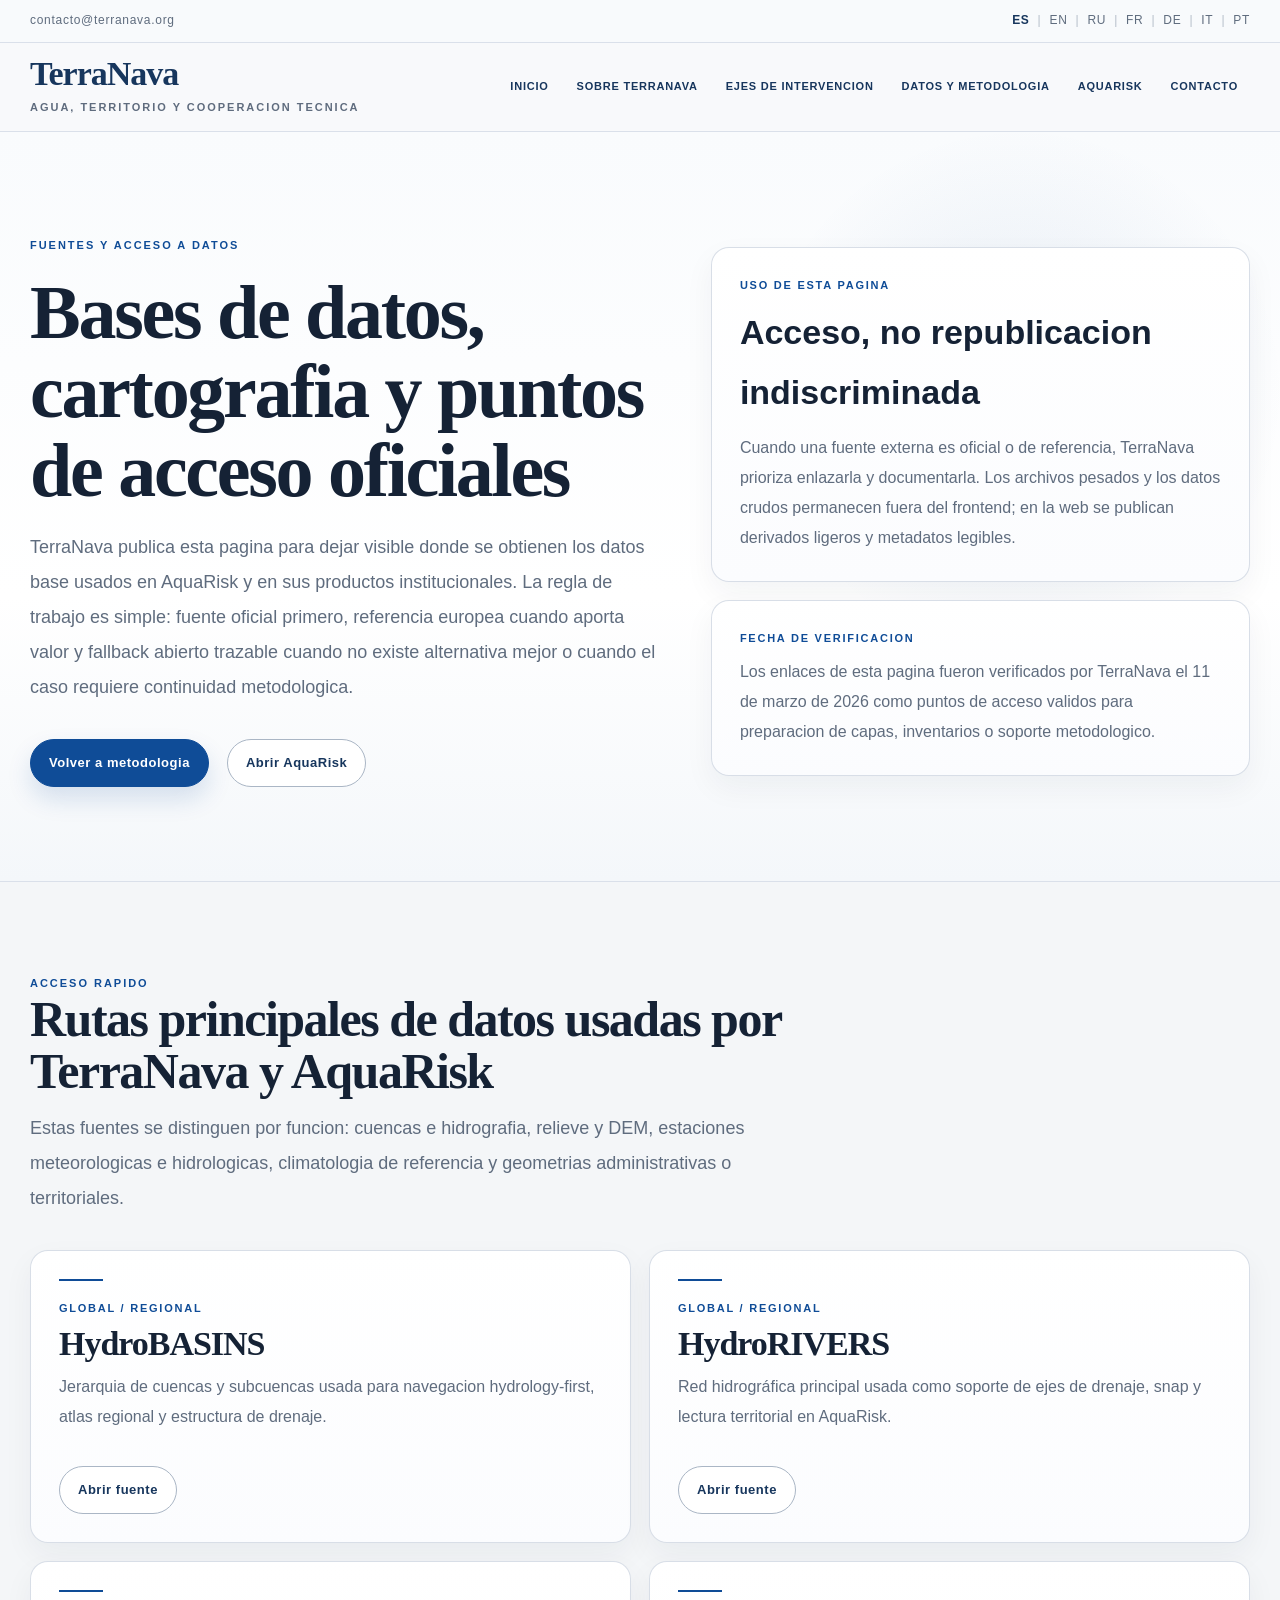
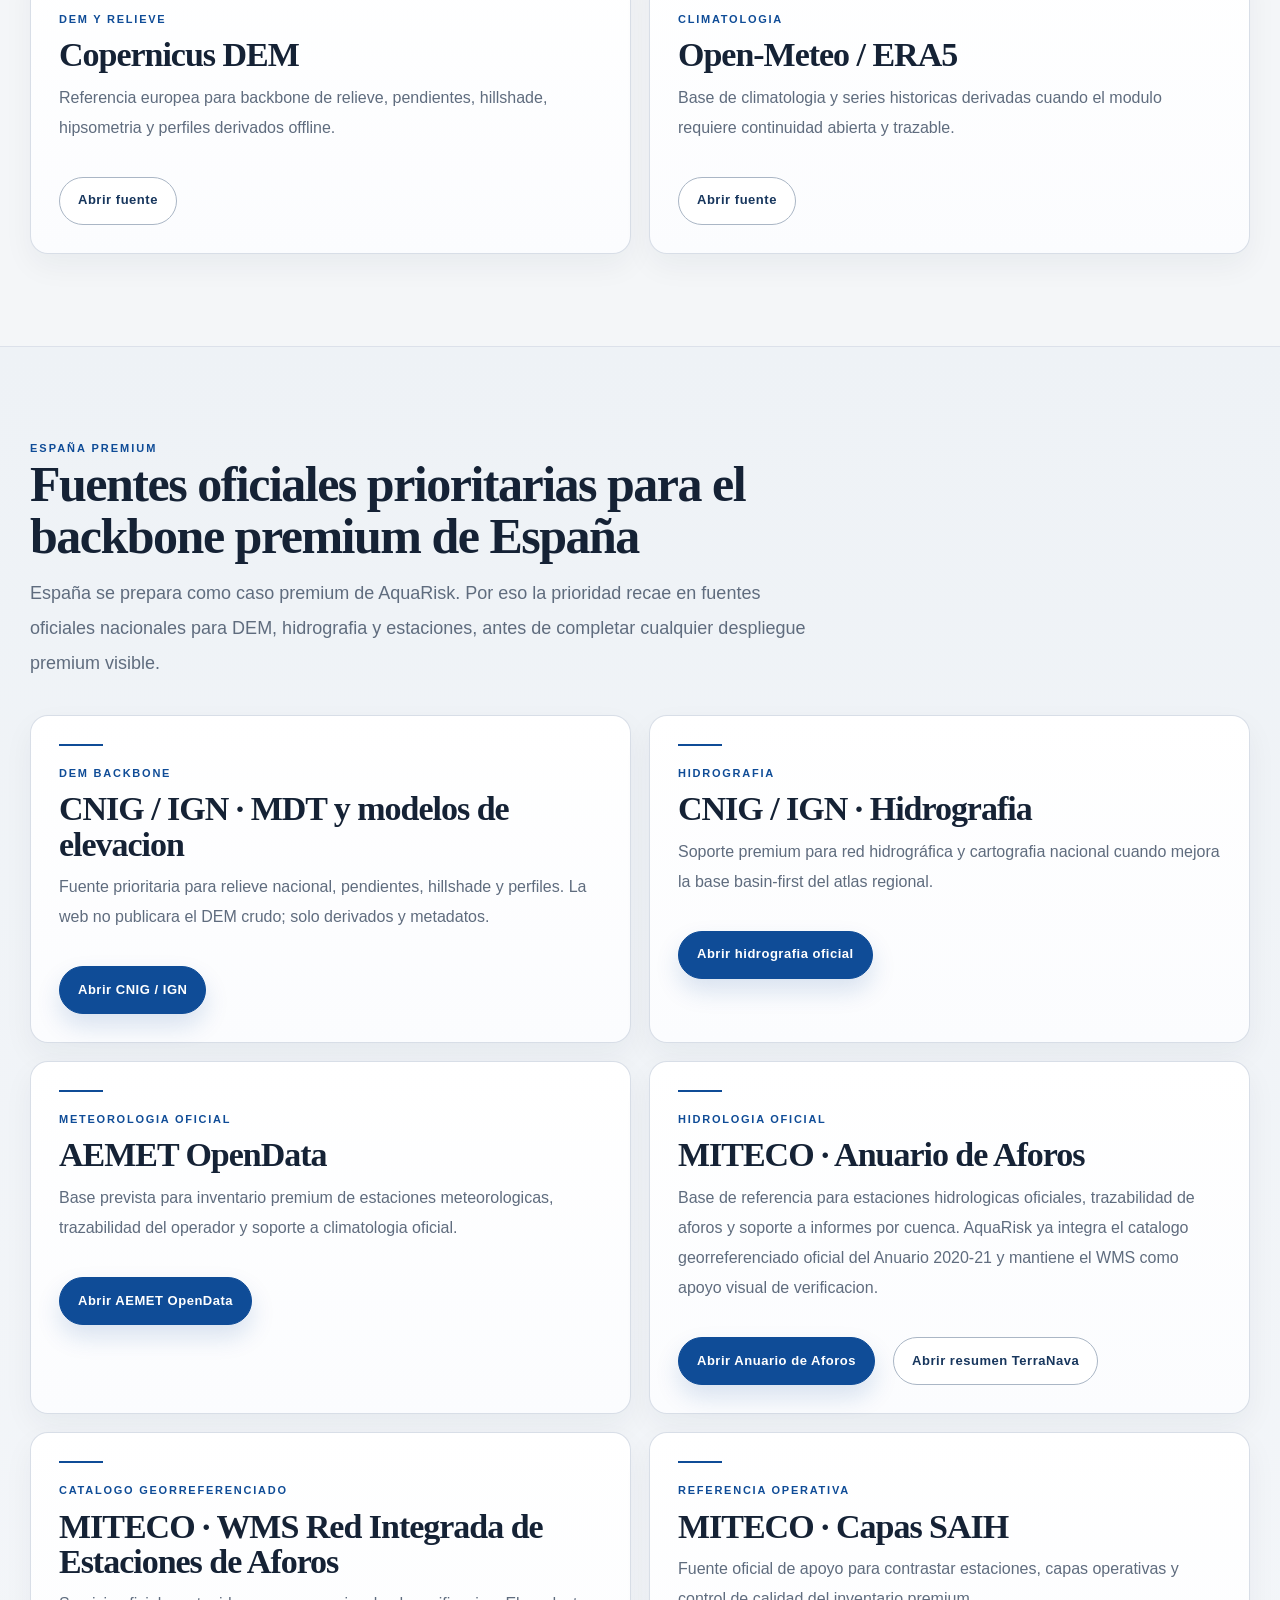
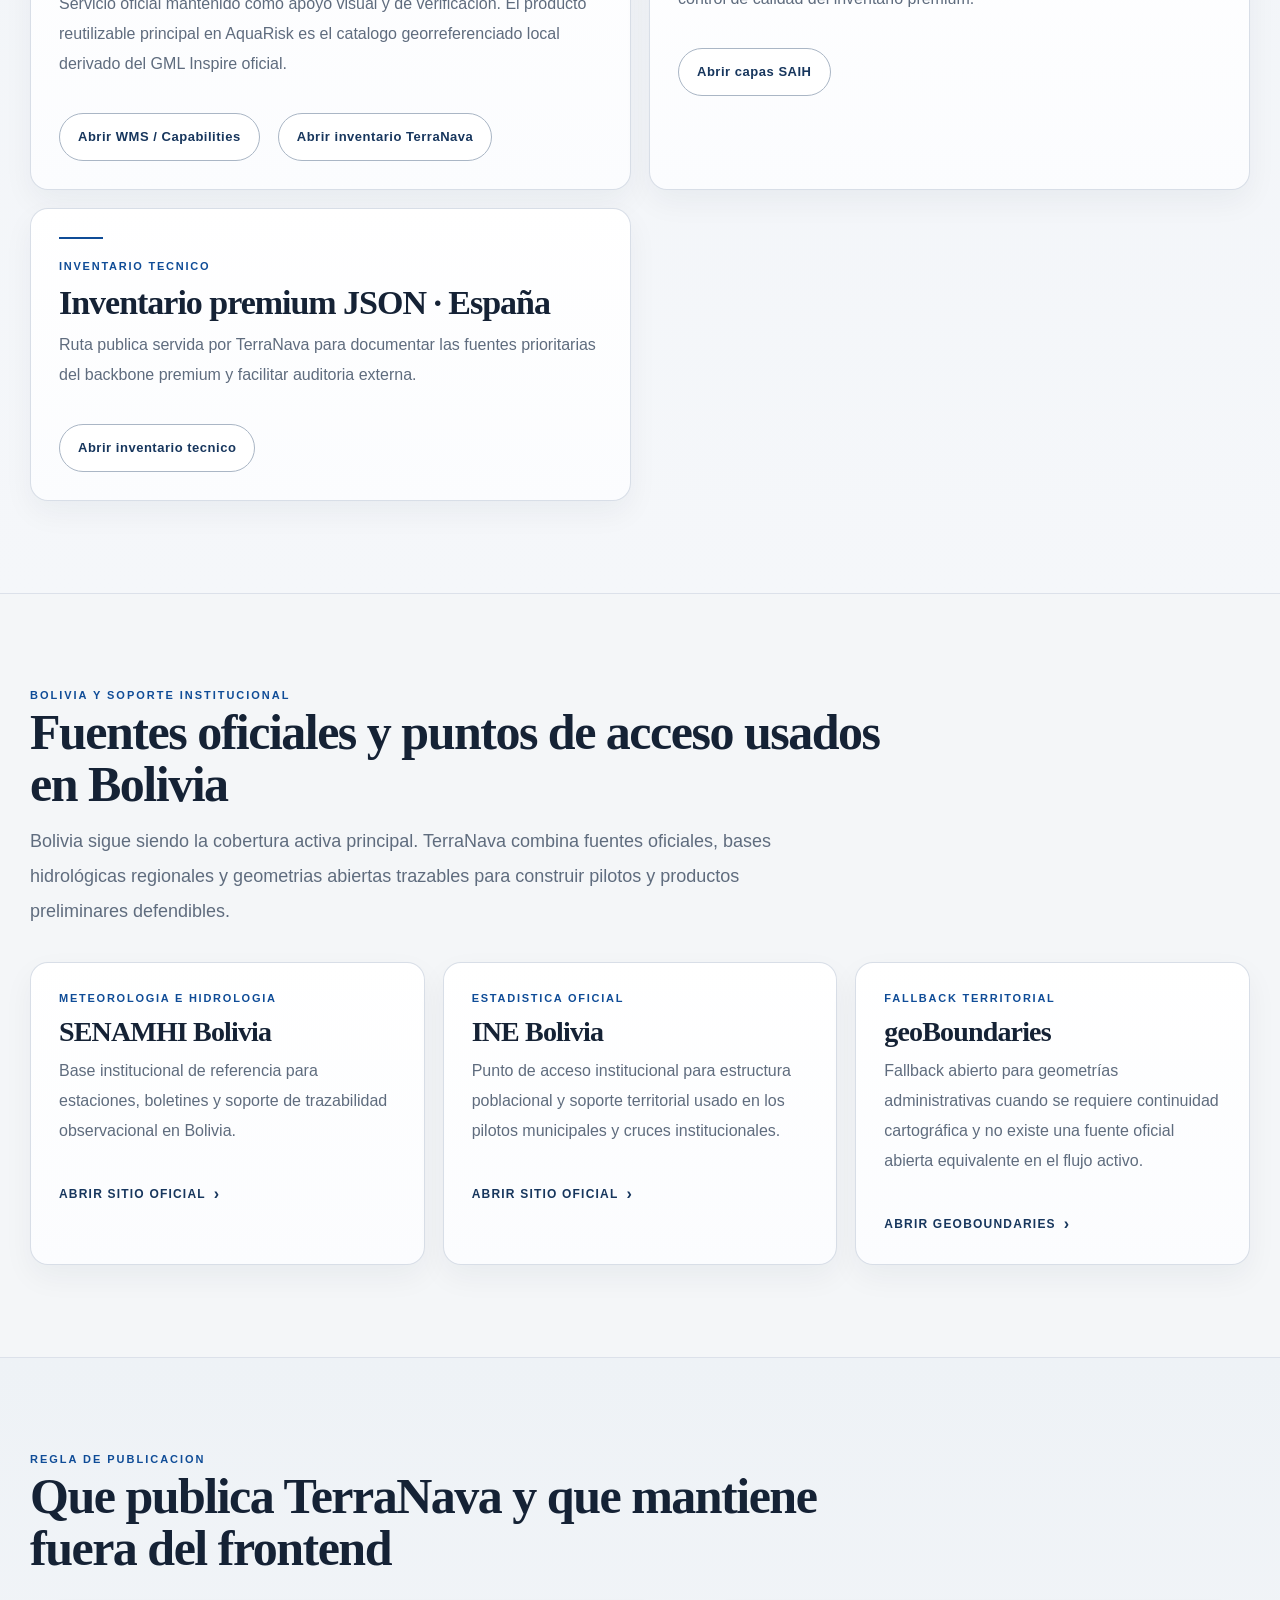
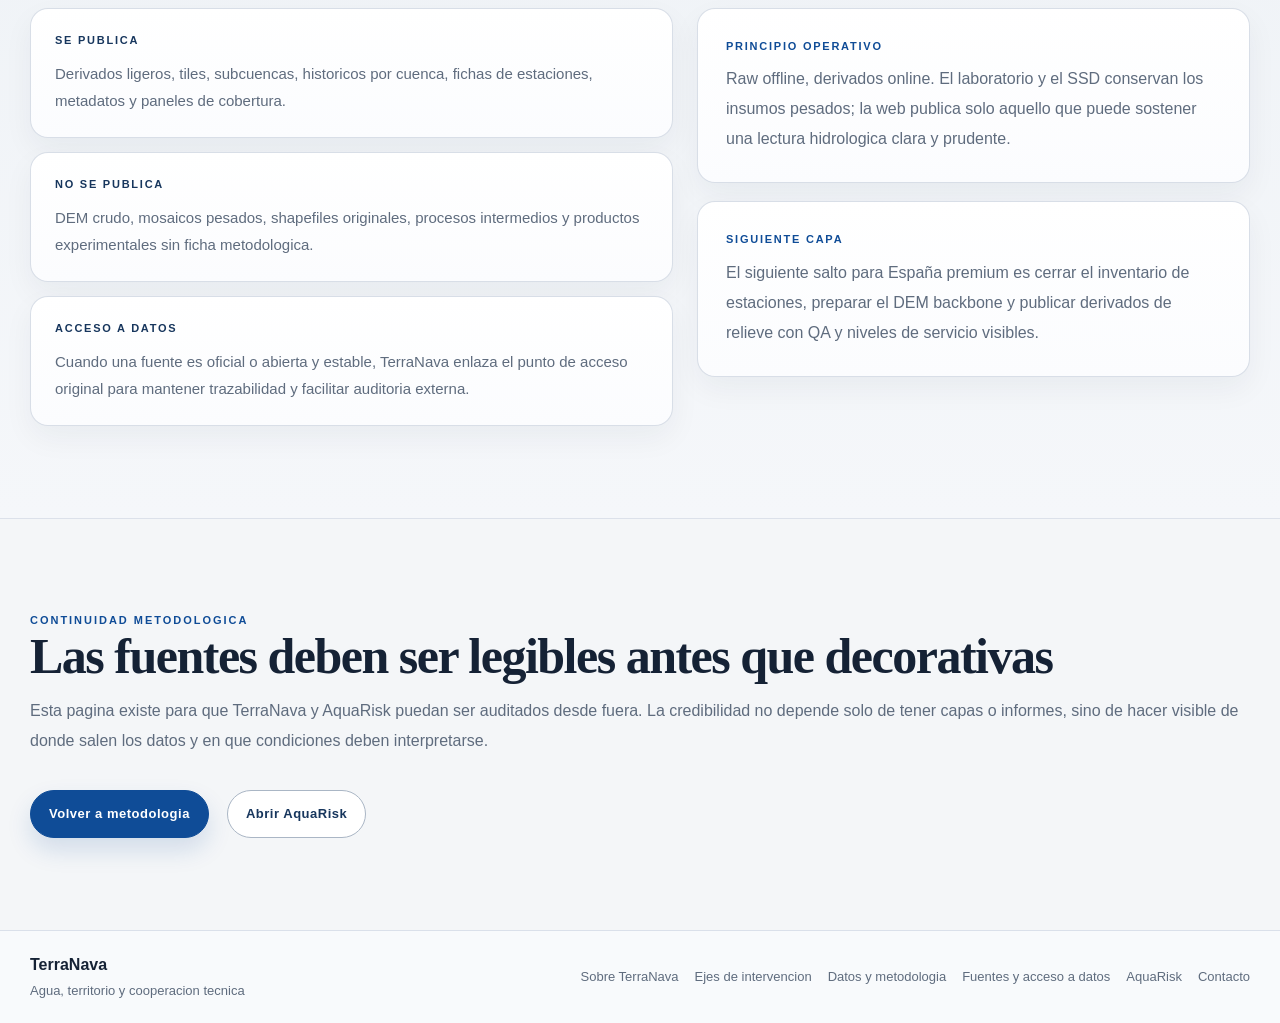
==== data-sources/index.html @ fd66f546 "Checkpoint TerraNava 2026-03-12" ====
<!DOCTYPE html>
<html lang="es">
<head>
<meta charset="UTF-8"/>
<meta name="viewport" content="width=device-width, initial-scale=1.0"/>
<title>Fuentes y acceso a datos | TerraNava</title>
<meta name="description" content="Fuentes oficiales, bases de datos abiertas y puntos de acceso usados por TerraNava y AquaRisk para hidrologia, cuencas, relieve, estaciones y climatologia."/>
<link rel="icon" href="data:image/svg+xml,%3Csvg xmlns='http://www.w3.org/2000/svg' viewBox='0 0 64 64'%3E%3Crect width='64' height='64' rx='10' fill='white'/%3E%3Cpath d='M12 38c8-8 14-5 20-10 6-5 12-3 20-10' fill='none' stroke='%230f4c97' stroke-width='4' stroke-linecap='round'/%3E%3Cpath d='M12 46c8-8 14-5 20-10 6-5 12-3 20-10' fill='none' stroke='%2317365d' stroke-width='2.8' stroke-linecap='round' opacity='.45'/%3E%3C/svg%3E"/>
<link rel="stylesheet" href="/assets/site.css?v=20260310-3"/>
</head>
<body data-page="data-sources">
<div class="topbar">
  <div class="shell">
    <div class="topbar-row">
      <div class="topbar-copy"><a href="mailto:contacto@terranava.org">contacto@terranava.org</a></div>
      <div class="lang-switcher" aria-label="Seleccion de idioma">
        <a data-lang="es" href="/data-sources/">ES</a><span>|</span>
        <a data-lang="en" href="/data-sources/">EN</a><span>|</span>
        <a data-lang="ru" href="/data-sources/">RU</a><span>|</span>
        <a data-lang="fr" href="/data-sources/">FR</a><span>|</span>
        <a data-lang="de" href="/data-sources/">DE</a><span>|</span>
        <a data-lang="it" href="/data-sources/">IT</a><span>|</span>
        <a data-lang="pt" href="/data-sources/">PT</a>
      </div>
    </div>
  </div>
</div>

<header class="site-header">
  <div class="shell">
    <div class="header-row">
      <a class="brand" href="/">
        <div class="brand-copy">
          <strong>TerraNava</strong>
          <span>Agua, territorio y cooperacion tecnica</span>
        </div>
      </a>
      <nav class="nav" aria-label="Navegacion principal">
        <a href="/">Inicio</a>
        <a href="/about/">Sobre TerraNava</a>
        <a href="/services/">Ejes de intervencion</a>
        <a href="/methodology/">Datos y metodologia</a>
        <a href="/aquarisk/">AquaRisk</a>
        <a href="/contact/">Contacto</a>
      </nav>
    </div>
  </div>
</header>

<main>
  <section class="hero">
    <div class="shell hero-inner">
      <div class="hero-grid">
        <div>
          <div class="eyebrow">Fuentes y acceso a datos</div>
          <h1 class="page-title">Bases de datos, cartografia y puntos de acceso oficiales</h1>
          <p class="lead">TerraNava publica esta pagina para dejar visible donde se obtienen los datos base usados en AquaRisk y en sus productos institucionales. La regla de trabajo es simple: fuente oficial primero, referencia europea cuando aporta valor y fallback abierto trazable cuando no existe alternativa mejor o cuando el caso requiere continuidad metodologica.</p>
          <div class="action-row">
            <a class="button button-primary" href="/methodology/">Volver a metodologia</a>
            <a class="button button-secondary" href="/aquarisk/">Abrir AquaRisk</a>
          </div>
        </div>
        <div class="stack">
          <article class="note-panel">
            <div class="fact-label">Uso de esta pagina</div>
            <h3>Acceso, no republicacion indiscriminada</h3>
            <p>Cuando una fuente externa es oficial o de referencia, TerraNava prioriza enlazarla y documentarla. Los archivos pesados y los datos crudos permanecen fuera del frontend; en la web se publican derivados ligeros y metadatos legibles.</p>
          </article>
          <article class="brief-panel">
            <div class="fact-label">Fecha de verificacion</div>
            <p>Los enlaces de esta pagina fueron verificados por TerraNava el 11 de marzo de 2026 como puntos de acceso validos para preparacion de capas, inventarios o soporte metodologico.</p>
          </article>
        </div>
      </div>
    </div>
  </section>

  <section class="section" id="global-regional-sources">
    <div class="shell">
      <div class="section-head">
        <div class="eyebrow">Acceso rapido</div>
        <h2>Rutas principales de datos usadas por TerraNava y AquaRisk</h2>
        <p class="lead">Estas fuentes se distinguen por funcion: cuencas e hidrografia, relieve y DEM, estaciones meteorologicas e hidrologicas, climatologia de referencia y geometrias administrativas o territoriales.</p>
      </div>
      <div class="method-grid">
        <article class="method-box">
          <div class="fact-label">Global / regional</div>
          <h3>HydroBASINS</h3>
          <p>Jerarquia de cuencas y subcuencas usada para navegacion hydrology-first, atlas regional y estructura de drenaje.</p>
          <div class="action-row"><a class="button button-secondary" href="https://www.hydrosheds.org/products/hydrobasins" target="_blank" rel="noopener noreferrer">Abrir fuente</a></div>
        </article>
        <article class="method-box">
          <div class="fact-label">Global / regional</div>
          <h3>HydroRIVERS</h3>
          <p>Red hidrográfica principal usada como soporte de ejes de drenaje, snap y lectura territorial en AquaRisk.</p>
          <div class="action-row"><a class="button button-secondary" href="https://www.hydrosheds.org/products/hydrorivers" target="_blank" rel="noopener noreferrer">Abrir fuente</a></div>
        </article>
        <article class="method-box">
          <div class="fact-label">DEM y relieve</div>
          <h3>Copernicus DEM</h3>
          <p>Referencia europea para backbone de relieve, pendientes, hillshade, hipsometria y perfiles derivados offline.</p>
          <div class="action-row"><a class="button button-secondary" href="https://dataspace.copernicus.eu/explore-data/data-collections/copernicus-contributing-missions/collections-description/COP-DEM" target="_blank" rel="noopener noreferrer">Abrir fuente</a></div>
        </article>
        <article class="method-box">
          <div class="fact-label">Climatologia</div>
          <h3>Open-Meteo / ERA5</h3>
          <p>Base de climatologia y series historicas derivadas cuando el modulo requiere continuidad abierta y trazable.</p>
          <div class="action-row"><a class="button button-secondary" href="https://open-meteo.com/" target="_blank" rel="noopener noreferrer">Abrir fuente</a></div>
        </article>
      </div>
    </div>
  </section>

  <section class="section section-alt" id="spain-premium">
    <div class="shell">
      <div class="section-head">
        <div class="eyebrow">España premium</div>
        <h2>Fuentes oficiales prioritarias para el backbone premium de España</h2>
        <p class="lead">España se prepara como caso premium de AquaRisk. Por eso la prioridad recae en fuentes oficiales nacionales para DEM, hidrografia y estaciones, antes de completar cualquier despliegue premium visible.</p>
      </div>
      <div class="method-grid">
        <article class="method-box">
          <div class="fact-label">DEM backbone</div>
          <h3>CNIG / IGN · MDT y modelos de elevacion</h3>
          <p>Fuente prioritaria para relieve nacional, pendientes, hillshade y perfiles. La web no publicara el DEM crudo; solo derivados y metadatos.</p>
          <div class="action-row"><a class="button button-primary" href="https://centrodedescargas.cnig.es/CentroDescargas/modelos-digitales-elevaciones" target="_blank" rel="noopener noreferrer">Abrir CNIG / IGN</a></div>
        </article>
        <article class="method-box">
          <div class="fact-label">Hidrografia</div>
          <h3>CNIG / IGN · Hidrografia</h3>
          <p>Soporte premium para red hidrográfica y cartografia nacional cuando mejora la base basin-first del atlas regional.</p>
          <div class="action-row"><a class="button button-primary" href="https://centrodedescargas.cnig.es/CentroDescargas/hidrografia" target="_blank" rel="noopener noreferrer">Abrir hidrografia oficial</a></div>
        </article>
        <article class="method-box">
          <div class="fact-label">Meteorologia oficial</div>
          <h3>AEMET OpenData</h3>
          <p>Base prevista para inventario premium de estaciones meteorologicas, trazabilidad del operador y soporte a climatologia oficial.</p>
          <div class="action-row"><a class="button button-primary" href="https://www.aemet.es/es/datos_abiertos/AEMET_OpenData" target="_blank" rel="noopener noreferrer">Abrir AEMET OpenData</a></div>
        </article>
        <article class="method-box">
          <div class="fact-label">Hidrologia oficial</div>
          <h3>MITECO · Anuario de Aforos</h3>
          <p>Base de referencia para estaciones hidrologicas oficiales, trazabilidad de aforos y soporte a informes por cuenca. AquaRisk ya integra el catalogo georreferenciado oficial del Anuario 2020-21 y mantiene el WMS como apoyo visual de verificacion.</p>
          <div class="action-row"><a class="button button-primary" href="https://www.miteco.gob.es/es/cartografia-y-sig/ide/descargas/agua/anuario-de-aforos.html" target="_blank" rel="noopener noreferrer">Abrir Anuario de Aforos</a><a class="button button-secondary" href="/aquarisk-data/stations/spain/summary.v1.json" target="_blank" rel="noopener noreferrer">Abrir resumen TerraNava</a></div>
        </article>
        <article class="method-box">
          <div class="fact-label">Catalogo georreferenciado</div>
          <h3>MITECO · WMS Red Integrada de Estaciones de Aforos</h3>
          <p>Servicio oficial mantenido como apoyo visual y de verificacion. El producto reutilizable principal en AquaRisk es el catalogo georreferenciado local derivado del GML Inspire oficial.</p>
          <div class="action-row"><a class="button button-secondary" href="https://wms.mapama.gob.es/sig/Agua/Aforos/wms.aspx?request=GetCapabilities&Service=WMS" target="_blank" rel="noopener noreferrer">Abrir WMS / Capabilities</a><a class="button button-secondary" href="/aquarisk-data/stations/spain/inventory.v1.json" target="_blank" rel="noopener noreferrer">Abrir inventario TerraNava</a></div>
        </article>
        <article class="method-box">
          <div class="fact-label">Referencia operativa</div>
          <h3>MITECO · Capas SAIH</h3>
          <p>Fuente oficial de apoyo para contrastar estaciones, capas operativas y control de calidad del inventario premium.</p>
          <div class="action-row"><a class="button button-secondary" href="https://www.miteco.gob.es/en/cartografia-y-sig/ide/descargas/agua/capas-saih.html" target="_blank" rel="noopener noreferrer">Abrir capas SAIH</a></div>
        </article>
        <article class="method-box">
          <div class="fact-label">Inventario tecnico</div>
          <h3>Inventario premium JSON · España</h3>
          <p>Ruta publica servida por TerraNava para documentar las fuentes prioritarias del backbone premium y facilitar auditoria externa.</p>
          <div class="action-row"><a class="button button-secondary" href="/aquarisk-data/reference/spain/source-inventory.v1.json" target="_blank" rel="noopener noreferrer">Abrir inventario tecnico</a></div>
        </article>
      </div>
    </div>
  </section>

  <section class="section" id="bolivia-sources">
    <div class="shell">
      <div class="section-head">
        <div class="eyebrow">Bolivia y soporte institucional</div>
        <h2>Fuentes oficiales y puntos de acceso usados en Bolivia</h2>
        <p class="lead">Bolivia sigue siendo la cobertura activa principal. TerraNava combina fuentes oficiales, bases hidrológicas regionales y geometrias abiertas trazables para construir pilotos y productos preliminares defendibles.</p>
      </div>
      <div class="brief-grid">
        <article class="fact-block">
          <div class="fact-label">Meteorologia e hidrologia</div>
          <h3>SENAMHI Bolivia</h3>
          <p>Base institucional de referencia para estaciones, boletines y soporte de trazabilidad observacional en Bolivia.</p>
          <div class="action-row"><a class="text-link" href="https://senamhi.gob.bo/" target="_blank" rel="noopener noreferrer">Abrir sitio oficial</a></div>
        </article>
        <article class="fact-block">
          <div class="fact-label">Estadistica oficial</div>
          <h3>INE Bolivia</h3>
          <p>Punto de acceso institucional para estructura poblacional y soporte territorial usado en los pilotos municipales y cruces institucionales.</p>
          <div class="action-row"><a class="text-link" href="https://www.ine.gob.bo/" target="_blank" rel="noopener noreferrer">Abrir sitio oficial</a></div>
        </article>
        <article class="fact-block">
          <div class="fact-label">Fallback territorial</div>
          <h3>geoBoundaries</h3>
          <p>Fallback abierto para geometrías administrativas cuando se requiere continuidad cartográfica y no existe una fuente oficial abierta equivalente en el flujo activo.</p>
          <div class="action-row"><a class="text-link" href="https://www.geoboundaries.org/" target="_blank" rel="noopener noreferrer">Abrir geoBoundaries</a></div>
        </article>
      </div>
    </div>
  </section>

  <section class="section section-alt">
    <div class="shell">
      <div class="section-head">
        <div class="eyebrow">Regla de publicacion</div>
        <h2>Que publica TerraNava y que mantiene fuera del frontend</h2>
      </div>
      <div class="document-grid">
        <div>
          <div class="meta-list">
            <div class="meta-item">
              <strong>Se publica</strong>
              <p>Derivados ligeros, tiles, subcuencas, historicos por cuenca, fichas de estaciones, metadatos y paneles de cobertura.</p>
            </div>
            <div class="meta-item">
              <strong>No se publica</strong>
              <p>DEM crudo, mosaicos pesados, shapefiles originales, procesos intermedios y productos experimentales sin ficha metodologica.</p>
            </div>
            <div class="meta-item">
              <strong>Acceso a datos</strong>
              <p>Cuando una fuente es oficial o abierta y estable, TerraNava enlaza el punto de acceso original para mantener trazabilidad y facilitar auditoria externa.</p>
            </div>
          </div>
        </div>
        <div class="stack">
          <article class="brief-panel">
            <div class="fact-label">Principio operativo</div>
            <p>Raw offline, derivados online. El laboratorio y el SSD conservan los insumos pesados; la web publica solo aquello que puede sostener una lectura hidrologica clara y prudente.</p>
          </article>
          <article class="brief-panel">
            <div class="fact-label">Siguiente capa</div>
            <p>El siguiente salto para España premium es cerrar el inventario de estaciones, preparar el DEM backbone y publicar derivados de relieve con QA y niveles de servicio visibles.</p>
          </article>
        </div>
      </div>
    </div>
  </section>

  <section class="section">
    <div class="shell">
      <div class="closing-banner">
        <div>
          <div class="eyebrow">Continuidad metodologica</div>
          <h2>Las fuentes deben ser legibles antes que decorativas</h2>
          <p>Esta pagina existe para que TerraNava y AquaRisk puedan ser auditados desde fuera. La credibilidad no depende solo de tener capas o informes, sino de hacer visible de donde salen los datos y en que condiciones deben interpretarse.</p>
        </div>
        <div class="action-row">
          <a class="button button-primary" href="/methodology/">Volver a metodologia</a>
          <a class="button button-secondary" href="/aquarisk/">Abrir AquaRisk</a>
        </div>
      </div>
    </div>
  </section>
</main>

<footer class="site-footer">
  <div class="shell footer-row">
    <div>
      <strong>TerraNava</strong>
      <p>Agua, territorio y cooperacion tecnica</p>
    </div>
    <div class="footer-links">
      <a href="/about/">Sobre TerraNava</a>
      <a href="/services/">Ejes de intervencion</a>
      <a href="/methodology/">Datos y metodologia</a>
      <a href="/data-sources/">Fuentes y acceso a datos</a>
      <a href="/aquarisk/">AquaRisk</a>
      <a href="/contact/">Contacto</a>
    </div>
  </div>
</footer>

<script src="/assets/site.js?v=20260310-3"></script>
</body>
</html>
---- assets/site.css ----
:root{
  --bg:#f4f6f8;
  --surface:#ffffff;
  --surface-alt:#edf1f5;
  --surface-soft:#f8fafc;
  --line:#d7dde7;
  --line-strong:#aab6c5;
  --ink:#152235;
  --muted:#5f6c7e;
  --blue:#0f4c97;
  --blue-deep:#17365d;
  --blue-soft:#e8eef7;
  --gold:#b79247;
  --serif:Georgia,"Times New Roman",Times,serif;
  --sans:-apple-system,BlinkMacSystemFont,"Segoe UI","Helvetica Neue",Arial,sans-serif;
  --max:1220px;
  --radius:18px;
  --shadow-soft:0 20px 42px rgba(17,34,56,.06);
  --shadow-card:0 12px 30px rgba(17,34,56,.05);
}

*{box-sizing:border-box;margin:0;padding:0}
html{scroll-behavior:smooth}
body{
  background:var(--bg);
  color:var(--ink);
  font-family:var(--sans);
  line-height:1.76;
  text-rendering:optimizeLegibility;
  -webkit-font-smoothing:antialiased;
}
a{
  color:inherit;
  text-decoration:none;
  transition:color .18s ease,border-color .18s ease,background .18s ease,box-shadow .18s ease;
}
img{display:block;max-width:100%}
main{display:block;overflow:hidden}
.shell{
  width:min(var(--max), calc(100% - 48px));
  margin:0 auto;
}

.topbar{
  background:#f8fafc;
  border-bottom:1px solid rgba(215,221,231,.88);
}
.topbar-row{
  min-height:42px;
  display:flex;
  justify-content:space-between;
  align-items:center;
  gap:16px;
  padding:6px 0;
}
.topbar-copy,
.lang-switcher{
  color:var(--muted);
  font-family:var(--sans);
  font-size:12px;
  letter-spacing:.06em;
}
.topbar-copy a:hover{
  color:var(--blue-deep);
}
.lang-switcher{
  display:flex;
  align-items:center;
  gap:8px;
  flex-wrap:wrap;
  text-transform:uppercase;
}
.lang-switcher a{
  padding:2px 0;
}
.lang-switcher a.is-active{
  color:var(--blue-deep);
  font-weight:700;
}
.lang-switcher span{
  color:#b4bdc9;
}

.site-header{
  position:sticky;
  top:0;
  z-index:20;
  background:rgba(248,249,251,.94);
  backdrop-filter:blur(16px);
  border-bottom:1px solid rgba(215,221,231,.88);
}
.header-row{
  min-height:88px;
  display:flex;
  justify-content:space-between;
  align-items:center;
  gap:28px;
}
.brand{
  display:flex;
  align-items:flex-start;
}
.brand-copy strong{
  display:block;
  color:var(--blue-deep);
  font-family:var(--serif);
  font-size:34px;
  font-weight:700;
  line-height:1;
  letter-spacing:-.03em;
}
.brand-copy span{
  display:block;
  margin-top:7px;
  color:var(--muted);
  font-family:var(--sans);
  font-size:11px;
  font-weight:600;
  letter-spacing:.18em;
  text-transform:uppercase;
}
.nav{
  display:flex;
  align-items:center;
  justify-content:flex-end;
  gap:4px;
  flex-wrap:wrap;
}
.nav a{
  min-height:40px;
  display:inline-flex;
  align-items:center;
  padding:0 11px;
  border:1px solid transparent;
  border-radius:999px;
  color:var(--blue-deep);
  font-family:var(--sans);
  font-size:11px;
  font-weight:600;
  letter-spacing:.07em;
  text-transform:uppercase;
}
.nav a:hover{
  border-color:rgba(23,54,93,.12);
  background:rgba(255,255,255,.78);
}
.nav a[aria-current="page"]{
  color:var(--blue);
  border-color:rgba(15,76,151,.18);
  background:var(--blue-soft);
}

.hero{
  position:relative;
  background:linear-gradient(180deg,#f9fbfd 0%,#ffffff 62%,#f4f7fa 100%);
  border-bottom:1px solid rgba(215,221,231,.88);
}
.hero::before{
  content:"";
  position:absolute;
  inset:0 0 auto auto;
  width:min(44vw,520px);
  height:min(44vw,520px);
  background:radial-gradient(circle at center, rgba(15,76,151,.09) 0%, rgba(15,76,151,0) 72%);
  pointer-events:none;
}
.hero-inner{
  padding:104px 0 94px;
}
.hero-grid{
  position:relative;
  display:grid;
  grid-template-columns:minmax(0,1.08fr) minmax(320px,.92fr);
  gap:48px;
  align-items:center;
}
.eyebrow{
  color:var(--blue);
  font-family:var(--sans);
  font-size:11px;
  font-weight:700;
  letter-spacing:.18em;
  text-transform:uppercase;
}
.hero h1,
.section h2,
.section h3,
.page-title{
  font-family:var(--serif);
  color:var(--ink);
  line-height:1.04;
  letter-spacing:-.03em;
}
.hero h1,
.page-title{
  font-size:clamp(42px, 6vw, 76px);
  margin:18px 0 20px;
  max-width:820px;
  text-wrap:balance;
}
.hero .lead,
.section .lead{
  max-width:780px;
  color:var(--muted);
  font-size:18px;
  line-height:1.94;
}
.hero-actions,
.action-row{
  display:flex;
  flex-wrap:wrap;
  gap:12px 18px;
  margin-top:34px;
}
.button{
  min-height:48px;
  display:inline-flex;
  align-items:center;
  justify-content:center;
  padding:0 18px;
  border:1px solid var(--line-strong);
  border-radius:999px;
  font-family:var(--sans);
  font-size:13px;
  font-weight:700;
  letter-spacing:.04em;
  transition:transform .18s ease,background .18s ease,border-color .18s ease,color .18s ease,box-shadow .18s ease;
}
.button:hover{
  transform:translateY(-1px);
}
.button-primary{
  background:var(--blue);
  border-color:var(--blue);
  color:#fff;
  box-shadow:0 12px 24px rgba(15,76,151,.15);
}
.button-primary:hover{
  background:var(--blue-deep);
  border-color:var(--blue-deep);
  box-shadow:0 16px 30px rgba(23,54,93,.18);
}
.button-secondary{
  background:#fff;
  color:var(--blue-deep);
}
.button-secondary:hover{
  border-color:rgba(23,54,93,.2);
  background:#f9fbfe;
}
.text-link{
  display:inline-flex;
  align-items:center;
  color:var(--blue-deep);
  font-family:var(--sans);
  font-size:12px;
  font-weight:700;
  letter-spacing:.1em;
  text-transform:uppercase;
}
.text-link::after{
  content:"\203A";
  margin-left:8px;
  font-size:16px;
}

.image-frame,
.note-panel,
.info-panel,
.axis-block,
.contact-card,
.fact-block,
.principle-block,
.cta-panel,
.brief-panel,
.method-box,
.source-table-wrap{
  background:var(--surface);
  border:1px solid rgba(215,221,231,.96);
  border-radius:var(--radius);
  box-shadow:var(--shadow-card);
}
.image-frame{
  padding:12px;
  overflow:hidden;
}
.image-frame img{
  width:100%;
  aspect-ratio:4 / 3;
  object-fit:cover;
  border-radius:calc(var(--radius) - 8px);
}
.note-panel,
.info-panel,
.contact-card,
.cta-panel,
.brief-panel,
.method-box{
  padding:28px;
}
.note-panel,
.brief-panel,
.method-box,
.fact-block,
.axis-block,
.principle-block,
.contact-card{
  background:linear-gradient(180deg,#ffffff 0%,#fbfcfe 100%);
}
.note-panel h2,
.info-panel h2,
.section h2{
  font-size:clamp(34px,4vw,50px);
  margin-bottom:14px;
}
.note-panel h3,
.info-panel h3,
.axis-block h3,
.fact-block h3,
.principle-block h3,
.contact-card h3,
.brief-panel h3,
.method-box h3{
  font-size:clamp(26px,2.8vw,34px);
  margin-bottom:10px;
}
.note-panel p,
.info-panel p,
.axis-block p,
.fact-block p,
.principle-block p,
.contact-card p,
.section p,
.section li,
.brief-panel p,
.method-box p{
  color:var(--muted);
  font-size:16px;
  line-height:1.88;
}

.section{
  position:relative;
  padding:92px 0;
}
.section + .section{
  border-top:1px solid rgba(215,221,231,.82);
}
.section-alt{
  background:linear-gradient(180deg,#eef2f6 0%,#f5f7fa 100%);
}
.section-head{
  max-width:860px;
  margin-bottom:34px;
}
.split{
  display:grid;
  grid-template-columns:minmax(0,1fr) minmax(320px,.92fr);
  gap:32px;
  align-items:start;
}
.stack{
  display:grid;
  gap:18px;
}
.principle-block{
  position:relative;
  padding:26px 28px;
}
.principle-block::before,
.method-box::before{
  content:"";
  display:block;
  width:44px;
  height:2px;
  background:var(--blue);
  margin-bottom:18px;
}
.principle-block strong,
.fact-label,
.axis-label,
.contact-label{
  display:block;
  margin-bottom:8px;
  color:var(--blue);
  font-family:var(--sans);
  font-size:11px;
  font-weight:700;
  letter-spacing:.16em;
  text-transform:uppercase;
}
.fact-grid{
  display:grid;
  grid-template-columns:repeat(2,minmax(0,1fr));
  gap:18px;
}
.fact-block{
  padding:26px 28px;
}
.fact-block h3{
  font-size:28px;
}
.axis-list{
  display:grid;
  gap:18px;
}
.axis-block{
  padding:28px 30px;
}
.axis-top{
  display:grid;
  grid-template-columns:140px minmax(0,1fr);
  gap:20px;
  align-items:start;
  margin-bottom:12px;
}
.axis-label{
  margin-bottom:0;
}
.axis-copy{
  margin-top:10px;
}
.bullet-list{
  list-style:none;
  display:grid;
  gap:12px;
  margin-top:20px;
}
.bullet-list li{
  position:relative;
  padding-left:20px;
}
.bullet-list li::before{
  content:"";
  position:absolute;
  left:0;
  top:.78em;
  width:7px;
  height:7px;
  border-radius:50%;
  background:var(--gold);
}
.pill-list{
  display:flex;
  flex-wrap:wrap;
  gap:10px 12px;
  margin-top:28px;
}
.pill-list span{
  display:inline-flex;
  align-items:center;
  padding:9px 14px;
  border:1px solid rgba(15,76,151,.12);
  border-radius:999px;
  background:rgba(15,76,151,.05);
  color:var(--blue-deep);
  font-family:var(--sans);
  font-size:11px;
  font-weight:700;
  letter-spacing:.1em;
  text-transform:uppercase;
}
.pill-list span:not(:last-child)::after{
  content:none;
}

.tool-band{
  background:linear-gradient(180deg,#eef2f6 0%,#f7f9fb 100%);
}

.contact-grid{
  display:grid;
  grid-template-columns:repeat(auto-fit,minmax(280px,1fr));
  gap:20px;
  align-items:start;
}
.contact-lines{
  display:grid;
  gap:14px;
  margin-top:20px;
}
.contact-row{
  padding-top:14px;
  border-top:1px solid rgba(215,221,231,.92);
}
.contact-row:first-child{
  padding-top:0;
  border-top:0;
}
.contact-row a,
.contact-row span{
  color:var(--ink);
  font-size:16px;
  line-height:1.82;
}

.stat-strip{
  display:grid;
  grid-template-columns:repeat(4,minmax(0,1fr));
  gap:16px;
}
.stat-card{
  border:1px solid rgba(215,221,231,.96);
  border-radius:var(--radius);
  background:linear-gradient(180deg,#ffffff 0%,#fbfcfe 100%);
  box-shadow:var(--shadow-card);
  padding:24px 24px 22px;
}
.stat-card .value{
  color:var(--blue-deep);
  font-family:var(--serif);
  font-size:38px;
  font-weight:700;
  line-height:1;
  letter-spacing:-.03em;
}
.stat-card .label{
  margin-top:10px;
  color:var(--muted);
  font-family:var(--sans);
  font-size:11px;
  font-weight:700;
  letter-spacing:.16em;
  text-transform:uppercase;
}
.stat-card .note{
  margin-top:10px;
  color:var(--muted);
  font-size:14px;
  line-height:1.7;
}

.document-grid{
  display:grid;
  grid-template-columns:minmax(0,1fr) minmax(320px,.86fr);
  gap:24px;
  align-items:start;
}
.method-grid{
  display:grid;
  grid-template-columns:repeat(2,minmax(0,1fr));
  gap:18px;
}
.method-box{
  position:relative;
}
.source-table-wrap{
  overflow:auto;
}
.data-table{
  width:100%;
  border-collapse:collapse;
}
.data-table th,
.data-table td{
  padding:16px 18px;
  text-align:left;
  vertical-align:top;
  border-bottom:1px solid rgba(215,221,231,.92);
}
.data-table th{
  color:var(--blue-deep);
  font-family:var(--sans);
  font-size:11px;
  font-weight:700;
  letter-spacing:.14em;
  text-transform:uppercase;
  background:#f8fafc;
}
.data-table td{
  color:var(--muted);
  font-size:15px;
  line-height:1.78;
}
.data-table td strong{
  display:block;
  color:var(--ink);
  font-size:17px;
  margin-bottom:4px;
}
.meta-list{
  display:grid;
  gap:14px;
}
.meta-item{
  border:1px solid rgba(215,221,231,.96);
  border-radius:var(--radius);
  background:linear-gradient(180deg,#ffffff 0%,#fbfcfe 100%);
  box-shadow:var(--shadow-card);
  padding:22px 24px;
}
.meta-item strong{
  display:block;
  color:var(--blue-deep);
  font-family:var(--sans);
  font-size:11px;
  font-weight:700;
  letter-spacing:.16em;
  text-transform:uppercase;
  margin-bottom:10px;
}
.meta-item p{
  color:var(--muted);
  font-size:15px;
  line-height:1.82;
}
.brief-grid{
  display:grid;
  grid-template-columns:repeat(3,minmax(0,1fr));
  gap:18px;
}

body[data-page="home"]{
  --home-navy:#0b2436;
  --home-navy-soft:#153750;
  --home-water:#77c8d8;
  --home-water-strong:#38a8c1;
  --home-fog:#f4f3ee;
  --home-sand:#d8cdbd;
  --home-line:rgba(14,34,49,.14);
  background:#f3f3ee;
}
body[data-page="home"] main{
  overflow:visible;
}
body[data-page="home"] .topbar{
  position:fixed;
  top:0;
  left:0;
  right:0;
  z-index:25;
  background:rgba(7,24,35,.62);
  border-bottom:1px solid rgba(255,255,255,.12);
  backdrop-filter:blur(14px);
}
body[data-page="home"] .site-header{
  position:fixed;
  top:42px;
  left:0;
  right:0;
  z-index:26;
  background:rgba(7,24,35,.76);
  border-bottom:1px solid rgba(255,255,255,.08);
  backdrop-filter:blur(14px);
}
body[data-page="home"] .topbar-copy,
body[data-page="home"] .topbar-copy a,
body[data-page="home"] .lang-switcher,
body[data-page="home"] .lang-switcher a,
body[data-page="home"] .lang-switcher span{
  color:rgba(255,255,255,.82);
}
body[data-page="home"] .brand-copy strong,
body[data-page="home"] .brand-copy span,
body[data-page="home"] .nav a{
  color:#fff;
}
body[data-page="home"] .nav a:hover{
  border-color:rgba(255,255,255,.18);
  background:rgba(255,255,255,.08);
}
body[data-page="home"] .nav a[aria-current="page"]{
  color:#fff;
  border-color:rgba(255,255,255,.22);
  background:rgba(255,255,255,.1);
}
body[data-page="home"] .footer-row p,
body[data-page="home"] .footer-links a{
  color:#556473;
}
body[data-page="home"] .home-section h2,
body[data-page="home"] .home-hero h1{
  font-family:var(--sans);
  letter-spacing:-.05em;
}
body[data-page="home"] .home-section h2{
  color:var(--home-navy);
  font-size:clamp(36px,4.8vw,62px);
  line-height:1.02;
  margin:12px 0 0;
}
body[data-page="home"] .home-section h3{
  font-family:var(--sans);
  color:var(--home-navy);
  font-size:clamp(24px,2.4vw,34px);
  line-height:1.08;
  letter-spacing:-.03em;
}
body[data-page="home"] .home-section .lead{
  color:#445464;
  font-size:18px;
  line-height:1.9;
  max-width:760px;
}
.home-main{
  background:#f3f3ee;
}
.home-hero{
  position:relative;
  min-height:920px;
  background:var(--home-navy);
  color:#fff;
  overflow:hidden;
}
.home-hero::before{
  content:"";
  position:absolute;
  inset:0;
  background:
    linear-gradient(180deg, rgba(5,16,28,.16) 0%, rgba(6,18,30,.34) 24%, rgba(7,20,33,.62) 62%, rgba(8,24,39,.88) 100%),
    linear-gradient(120deg, rgba(7,19,29,.76) 0%, rgba(7,19,29,.18) 46%, rgba(7,19,29,.52) 100%);
  z-index:1;
}
.home-hero-media{
  position:absolute;
  inset:0;
}
.home-hero-media::before,
.home-hero-media::after{
  content:"";
  position:absolute;
  inset:-3%;
  background-size:cover;
  background-position:center;
  transform:scale(1.05);
}
.home-hero-media::before{
  background-image:url("https://terranava.org/wp-content/uploads/2021/11/header-hero-1.jpg");
  animation:homeHeroDriftA 26s ease-in-out infinite alternate;
}
.home-hero-media::after{
  background-image:url("https://terranava.org/wp-content/uploads/2025/12/contact-hero-1-1024x267-1.jpg");
  opacity:.34;
  mix-blend-mode:screen;
  animation:homeHeroDriftB 32s ease-in-out infinite alternate;
}
.home-hero-inner{
  position:relative;
  z-index:2;
  min-height:760px;
  display:grid;
  grid-template-columns:minmax(0,1.18fr) minmax(260px,.56fr);
  gap:40px;
  align-items:end;
  padding:232px 0 146px;
}
.home-hero-copy{
  max-width:760px;
}
.home-overline,
.home-tag,
.home-field-label,
.home-contact-label,
.home-hero-brief-label{
  display:inline-flex;
  align-items:center;
  gap:8px;
  color:rgba(255,255,255,.78);
  font-size:11px;
  font-weight:700;
  letter-spacing:.22em;
  text-transform:uppercase;
}
.home-overline::before,
.home-tag::before,
.home-tag-light::before{
  content:"";
  display:inline-block;
  width:36px;
  height:1px;
  background:currentColor;
  opacity:.6;
}
.home-hero h1{
  max-width:860px;
  font-size:clamp(48px,6.8vw,86px);
  font-weight:620;
  line-height:.93;
  color:#fff;
  margin:20px 0 22px;
  text-wrap:balance;
}
.home-hero .lead{
  max-width:640px;
  color:rgba(255,255,255,.88);
  font-size:20px;
  line-height:1.74;
}
.hero-actions-home{
  margin-top:30px;
}
.button-home-primary{
  background:var(--home-water);
  border-color:var(--home-water);
  color:#082230;
  box-shadow:none;
}
.button-home-primary:hover{
  background:#8ad4e2;
  border-color:#8ad4e2;
  color:#082230;
}
.button-home-secondary{
  background:transparent;
  border-color:rgba(255,255,255,.35);
  color:#fff;
}
.button-home-secondary:hover{
  background:rgba(255,255,255,.08);
  border-color:rgba(255,255,255,.56);
}
.text-link-light{
  color:#fff;
}
.text-link-light::after{
  color:var(--home-water);
}
.text-link-lightless{
  color:var(--home-water);
}
.home-hero-brief{
  align-self:end;
  margin-bottom:12px;
  padding:0 0 0 28px;
  border-left:1px solid rgba(255,255,255,.24);
}
.home-hero-brief-label{
  color:rgba(255,255,255,.64);
}
.home-hero-brief p{
  margin-top:14px;
  color:rgba(255,255,255,.82);
  font-size:16px;
  line-height:1.82;
}
.home-positioning-band{
  position:relative;
  z-index:3;
  margin-top:-48px;
  display:grid;
  grid-template-columns:repeat(5,minmax(0,1fr));
  background:#f6f5ef;
  border:1px solid rgba(14,34,49,.08);
  border-radius:16px;
  overflow:hidden;
}
.home-positioning-band span{
  min-height:88px;
  display:flex;
  align-items:center;
  justify-content:center;
  padding:18px 20px;
  color:var(--home-navy);
  font-size:12px;
  font-weight:700;
  letter-spacing:.14em;
  text-transform:uppercase;
  text-align:center;
  border-right:1px solid rgba(14,34,49,.08);
}
.home-positioning-band span:last-child{
  border-right:0;
}
.home-section{
  position:relative;
  padding:110px 0;
}
.home-story{
  background:#f3f3ee;
}
.home-story-grid{
  display:grid;
  grid-template-columns:minmax(0,.94fr) minmax(0,1.06fr);
  gap:48px;
  align-items:center;
}
.home-story-media{
  margin:0;
}
.home-story-media img{
  width:100%;
  min-height:620px;
  object-fit:cover;
  border-radius:18px;
}
.home-tag{
  color:var(--home-water-strong);
}
.home-tag::before{
  color:var(--home-water-strong);
}
.home-story-list,
.home-tool-list{
  display:grid;
  gap:16px;
  margin-top:28px;
}
.home-story-list p,
.home-tool-list p{
  color:#445464;
  font-size:16px;
  line-height:1.88;
  padding-top:16px;
  border-top:1px solid var(--home-line);
}
.home-story-list strong,
.home-tool-list strong{
  color:var(--home-navy);
}
.home-method{
  background:linear-gradient(180deg, var(--home-navy) 0%, var(--home-navy-soft) 100%);
  color:#fff;
}
.home-section-head{
  max-width:860px;
  margin-bottom:40px;
}
.home-section-head-light h2,
.home-section-head-light .lead{
  color:#fff;
}
.home-section-head-light .lead{
  color:rgba(255,255,255,.82);
}
.home-section-head-light .home-tag{
  color:var(--home-water);
}
body[data-page="home"] .home-method .home-section-head h2,
body[data-page="home"] .home-method .home-section-head .lead,
body[data-page="home"] .home-method .home-method-item h3,
body[data-page="home"] .home-closing h2,
body[data-page="home"] .home-closing .lead{
  color:#fff;
}
body[data-page="home"] .home-method .home-section-head .lead,
body[data-page="home"] .home-closing .lead{
  color:rgba(255,255,255,.84);
}
.home-method-grid{
  display:grid;
  grid-template-columns:repeat(3,minmax(0,1fr));
  gap:20px;
}
.home-method-item{
  padding-top:22px;
  border-top:1px solid rgba(255,255,255,.18);
}
.home-method-item span{
  color:var(--home-water);
  font-size:11px;
  font-weight:700;
  letter-spacing:.18em;
  text-transform:uppercase;
}
.home-method-item h3{
  margin:14px 0 12px;
  color:#fff;
}
.home-method-item p{
  color:rgba(255,255,255,.84);
  font-size:16px;
  line-height:1.82;
}
.home-fields{
  background:#f8f6f1;
}
.home-fields-grid{
  display:grid;
  grid-template-columns:1.2fr 1fr 1fr;
  gap:18px;
}
.home-field-card{
  background:#fff;
  border:1px solid rgba(14,34,49,.08);
  border-radius:18px;
  padding:30px;
  min-height:260px;
}
.home-field-card-large{
  grid-row:span 2;
  background:linear-gradient(160deg,#ffffff 0%,#edf5f4 100%);
}
.home-field-label{
  color:var(--home-water-strong);
}
.home-field-label::before{
  content:none;
}
.home-field-card h3{
  margin:12px 0;
}
.home-field-card p{
  color:#4d5d6b;
  font-size:16px;
  line-height:1.86;
}
.home-inline-list{
  list-style:none;
  display:flex;
  flex-wrap:wrap;
  gap:10px;
  margin-top:22px;
}
.home-inline-list li{
  padding:9px 12px;
  border:1px solid rgba(14,34,49,.08);
  background:#f3f7f7;
  color:var(--home-navy);
  font-size:11px;
  font-weight:700;
  letter-spacing:.12em;
  text-transform:uppercase;
}
.home-tool{
  background:#eef3f1;
}
.home-tool-grid{
  display:grid;
  grid-template-columns:minmax(0,.92fr) minmax(0,1.08fr);
  gap:36px;
  align-items:center;
}
.home-tool-shot{
  margin:0;
  padding:14px;
  background:#fff;
  border:1px solid rgba(14,34,49,.08);
  border-radius:20px;
}
.home-tool-shot img{
  width:100%;
  border-radius:12px;
}
.home-evidence{
  background:#fff;
}
.home-evidence-grid{
  display:grid;
  grid-template-columns:minmax(0,.88fr) minmax(0,1.12fr);
  gap:32px;
  align-items:start;
}
.home-dossier{
  border:1px solid rgba(14,34,49,.08);
  border-radius:18px;
  background:#f8f8f3;
  padding:12px 28px;
}
.home-dossier-row{
  display:grid;
  grid-template-columns:180px 1fr;
  gap:22px;
  padding:22px 0;
  border-top:1px solid rgba(14,34,49,.08);
}
.home-dossier-row:first-child{
  border-top:0;
}
.home-dossier-row span{
  color:var(--home-water-strong);
  font-size:11px;
  font-weight:700;
  letter-spacing:.16em;
  text-transform:uppercase;
}
.home-dossier-row p{
  color:#455564;
  font-size:16px;
  line-height:1.82;
}
.home-ods{
  background:#eef4f2;
  border-top:1px solid rgba(14,34,49,.06);
}
.home-ods-grid{
  display:grid;
  grid-template-columns:repeat(2,minmax(0,1fr));
  gap:18px;
}
.home-ods-card{
  display:grid;
  grid-template-columns:104px 1fr;
  gap:20px;
  align-items:start;
  padding:22px;
  background:#fff;
  border:1px solid rgba(14,34,49,.08);
  border-radius:18px;
}
.home-ods-card img{
  width:104px;
  height:104px;
  object-fit:contain;
  border-radius:14px;
}
.home-ods-card strong{
  display:block;
  color:var(--home-water-strong);
  font-size:11px;
  font-weight:700;
  letter-spacing:.16em;
  text-transform:uppercase;
  margin-bottom:8px;
}
.home-ods-card h3{
  margin:0 0 10px;
  font-size:28px;
}
.home-ods-card p{
  color:#4b5a67;
  font-size:16px;
  line-height:1.82;
}
.home-ods-note{
  margin-top:18px;
  color:#5c6b77;
  font-size:13px;
  line-height:1.8;
}
.home-ods-note a{
  color:var(--home-navy);
  text-decoration:underline;
  text-underline-offset:2px;
}
.home-closing{
  position:relative;
  color:#fff;
  background:var(--home-navy);
  overflow:hidden;
}
.home-closing-media{
  position:absolute;
  inset:0;
  background:
    linear-gradient(180deg, rgba(6,17,28,.32) 0%, rgba(6,17,28,.64) 56%, rgba(6,17,28,.88) 100%),
    url("https://terranava.org/wp-content/uploads/2025/12/footer-hero-big-1024x320-1.jpg") center / cover no-repeat;
  transform:scale(1.08);
  animation:homeHeroDriftC 30s ease-in-out infinite alternate;
}
.home-closing-grid{
  position:relative;
  z-index:1;
  display:grid;
  grid-template-columns:minmax(0,1fr) 340px;
  gap:40px;
  align-items:end;
}
.home-closing-copy{
  padding-right:20px;
}
.home-closing h2{
  color:#fff;
}
.home-closing .lead{
  color:rgba(255,255,255,.82);
}
.home-tag-light{
  color:rgba(255,255,255,.78);
}
.home-contact-card{
  background:rgba(10,29,43,.72);
  border:1px solid rgba(255,255,255,.16);
  border-radius:18px;
  padding:30px 28px;
}
.home-contact-label{
  color:rgba(255,255,255,.72);
}
.home-contact-row{
  display:grid;
  grid-template-columns:80px 1fr;
  gap:18px;
  padding:16px 0;
  border-top:1px solid rgba(255,255,255,.12);
}
.home-contact-row:first-of-type{
  margin-top:14px;
}
.home-contact-row span{
  color:rgba(255,255,255,.68);
  font-size:12px;
  font-weight:700;
  letter-spacing:.12em;
  text-transform:uppercase;
}
.home-contact-row a,
.home-contact-row strong{
  color:#fff;
  font-size:16px;
  line-height:1.78;
}

@keyframes homeHeroDriftA{
  from{transform:scale(1.05) translate3d(0,0,0)}
  to{transform:scale(1.12) translate3d(-2%,2%,0)}
}
@keyframes homeHeroDriftB{
  from{transform:scale(1.08) translate3d(0,0,0)}
  to{transform:scale(1.14) translate3d(2%,-1%,0)}
}
@keyframes homeHeroDriftC{
  from{transform:scale(1.08) translate3d(0,0,0)}
  to{transform:scale(1.14) translate3d(-2%,1%,0)}
}

.site-footer{
  background:#f8fafc;
  border-top:1px solid rgba(215,221,231,.88);
}
.footer-row{
  min-height:92px;
  display:flex;
  justify-content:space-between;
  align-items:center;
  gap:18px;
  flex-wrap:wrap;
}
.footer-row p,
.footer-links a{
  color:var(--muted);
  font-family:var(--sans);
  font-size:13px;
  line-height:1.8;
}
.footer-links{
  display:flex;
  flex-wrap:wrap;
  gap:16px;
}
.footer-links a:hover{
  color:var(--blue-deep);
}

@media (max-width: 1040px){
  .hero-grid,
  .split,
  .document-grid{
    grid-template-columns:1fr;
  }
  .hero-inner{
    padding:84px 0 78px;
  }
  .stat-strip{
    grid-template-columns:repeat(2,minmax(0,1fr));
  }
  .brief-grid{
    grid-template-columns:1fr 1fr;
  }
  .home-hero{
    min-height:860px;
  }
  .home-hero-inner,
  .home-story-grid,
  .home-tool-grid,
  .home-evidence-grid,
  .home-closing-grid{
    grid-template-columns:1fr;
  }
  .home-hero-inner{
    min-height:auto;
    padding:220px 0 120px;
  }
  .home-hero-brief{
    max-width:560px;
    padding-left:22px;
  }
  .home-positioning-band{
    grid-template-columns:repeat(2,minmax(0,1fr));
  }
  .home-fields-grid{
    grid-template-columns:repeat(2,minmax(0,1fr));
  }
  .home-ods-grid{
    grid-template-columns:1fr;
  }
  .home-field-card-large{
    grid-column:span 2;
    grid-row:auto;
  }
  .home-closing-copy{
    padding-right:0;
  }
}

@media (max-width: 820px){
  .shell{
    width:min(var(--max), calc(100% - 32px));
  }
  .topbar-row,
  .header-row{
    align-items:flex-start;
  }
  .header-row{
    min-height:auto;
    padding:18px 0;
  }
  .nav{
    justify-content:flex-start;
  }
  .fact-grid,
  .method-grid{
    grid-template-columns:1fr;
  }
  .axis-top{
    grid-template-columns:1fr;
    gap:8px;
  }
  .hero h1,
  .page-title{
    font-size:48px;
  }
  .note-panel h2,
  .info-panel h2,
  .section h2{
    font-size:38px;
  }
  body[data-page="home"] .topbar,
  body[data-page="home"] .site-header{
    position:relative;
    top:auto;
    background:var(--home-navy);
    border-bottom:1px solid rgba(255,255,255,.08);
  }
  body[data-page="home"] .site-header{
    z-index:20;
  }
  .home-hero{
    min-height:auto;
  }
  .home-hero-inner{
    padding:84px 0 92px;
  }
  .home-hero h1{
    font-size:clamp(42px,10vw,64px);
  }
  .home-hero .lead{
    font-size:18px;
  }
  .home-positioning-band{
    margin-top:-28px;
  }
  .home-story-media img{
    min-height:420px;
  }
  .home-method-grid,
  .home-fields-grid{
    grid-template-columns:1fr;
  }
  .home-ods-card{
    grid-template-columns:88px 1fr;
  }
  .home-ods-card img{
    width:88px;
    height:88px;
  }
  .home-field-card-large{
    grid-column:auto;
  }
  .home-dossier-row{
    grid-template-columns:1fr;
    gap:10px;
  }
}

@media (max-width: 620px){
  .shell{
    width:min(var(--max), calc(100% - 22px));
  }
  .topbar-row{
    flex-direction:column;
    align-items:flex-start;
  }
  .hero-inner{
    padding:64px 0 60px;
  }
  .brief-grid,
  .stat-strip{
    grid-template-columns:1fr;
  }
  .nav{
    gap:6px;
  }
  .nav a{
    min-height:34px;
    padding:0 12px;
  }
  .note-panel,
  .info-panel,
  .contact-card,
  .cta-panel,
  .brief-panel,
  .method-box,
  .fact-block,
  .axis-block,
  .principle-block,
  .meta-item,
  .stat-card{
    padding:22px 20px;
  }
  .hero .lead,
  .section .lead,
  .note-panel p,
  .info-panel p,
  .axis-block p,
  .fact-block p,
  .principle-block p,
  .contact-card p,
  .section p,
  .section li,
  .brief-panel p,
  .method-box p,
  .data-table td,
  .meta-item p{
    font-size:15px;
  }
  .home-hero-inner{
    padding:68px 0 72px;
    gap:26px;
  }
  .home-hero h1{
    font-size:40px;
    line-height:.98;
  }
  .home-hero .lead,
  body[data-page="home"] .home-section .lead{
    font-size:16px;
    line-height:1.82;
  }
  .home-positioning-band{
    grid-template-columns:1fr;
    margin-top:-18px;
  }
  .home-positioning-band span{
    min-height:64px;
    border-right:0;
    border-top:1px solid rgba(14,34,49,.08);
  }
  .home-positioning-band span:first-child{
    border-top:0;
  }
  .home-story-media img{
    min-height:320px;
  }
  .home-section{
    padding:84px 0;
  }
  .home-field-card,
  .home-dossier,
  .home-contact-card{
    padding-left:20px;
    padding-right:20px;
  }
  .home-ods-card{
    grid-template-columns:1fr;
    gap:14px;
    padding:20px;
  }
  .home-ods-card img{
    width:84px;
    height:84px;
  }
  .home-contact-row{
    grid-template-columns:1fr;
    gap:6px;
  }
}

@media (prefers-reduced-motion: reduce){
  .home-hero-media::before,
  .home-hero-media::after,
  .home-closing-media{
    animation:none;
  }
}
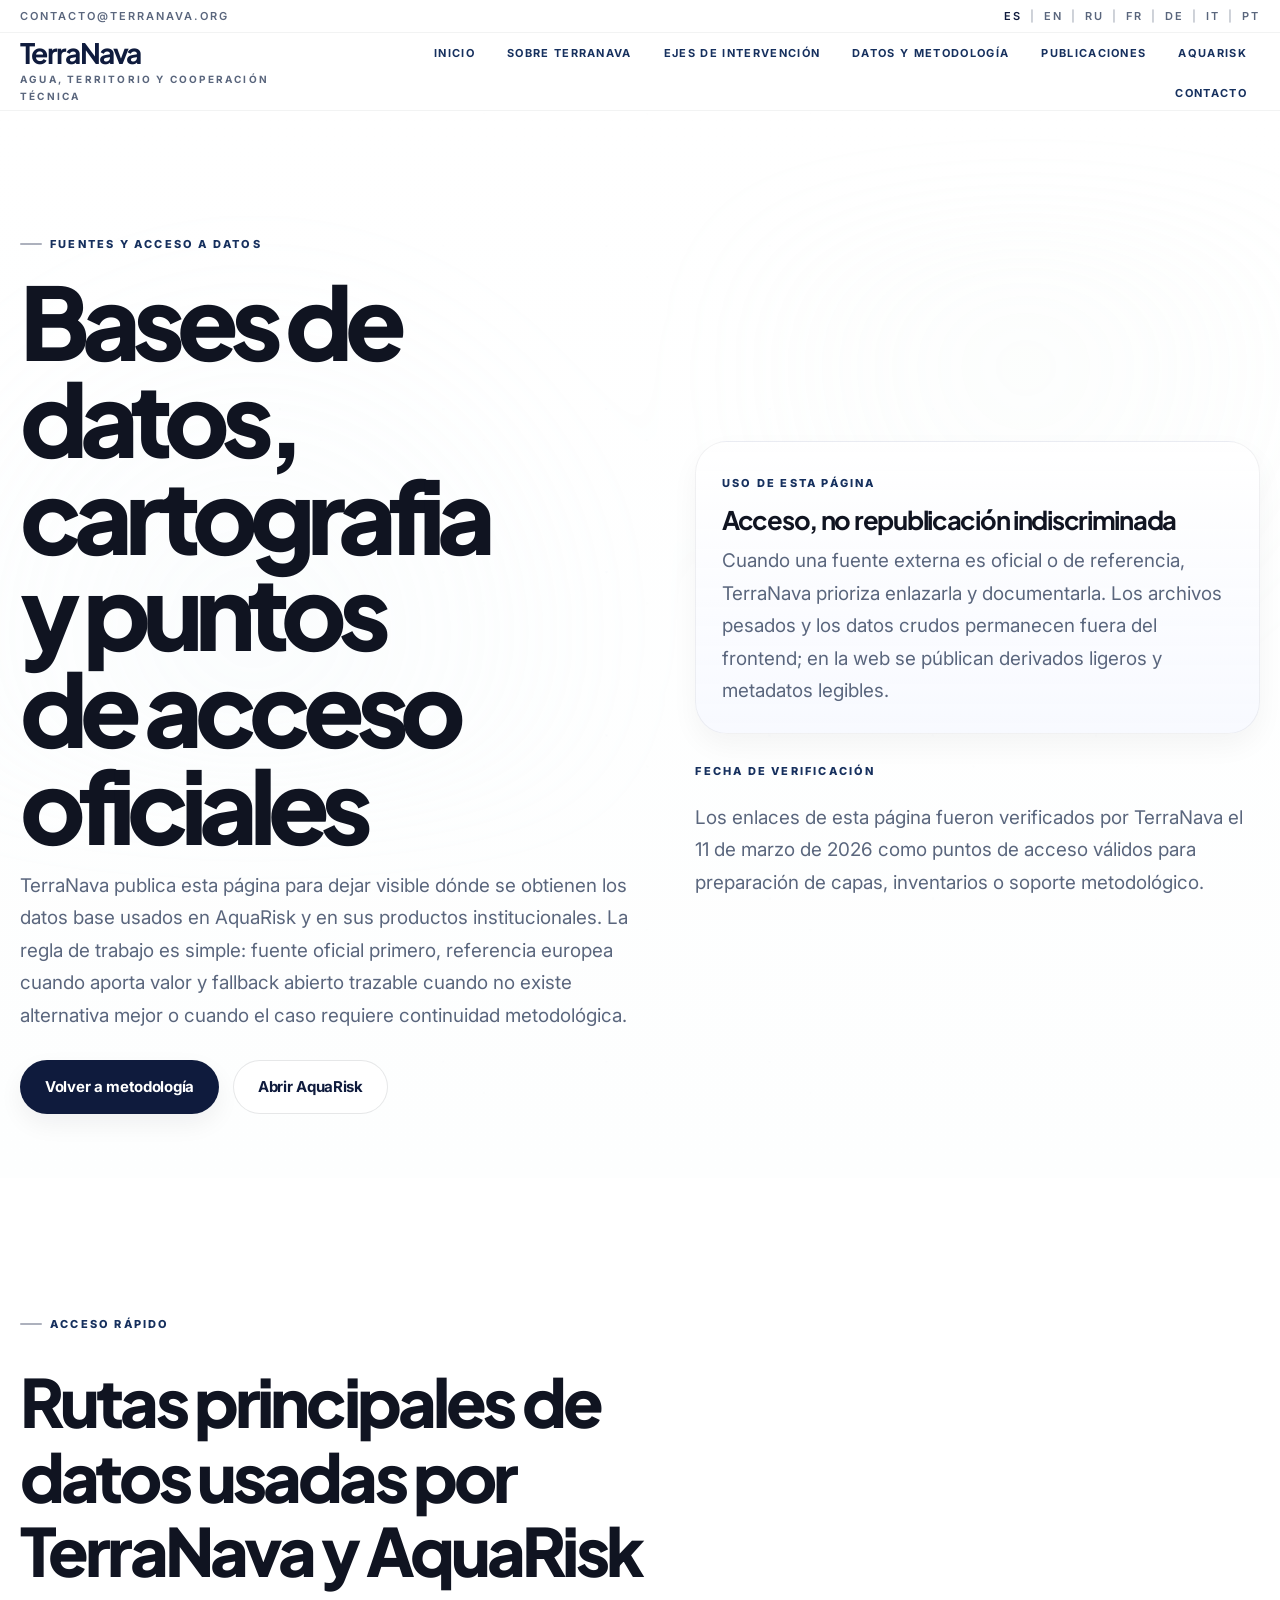
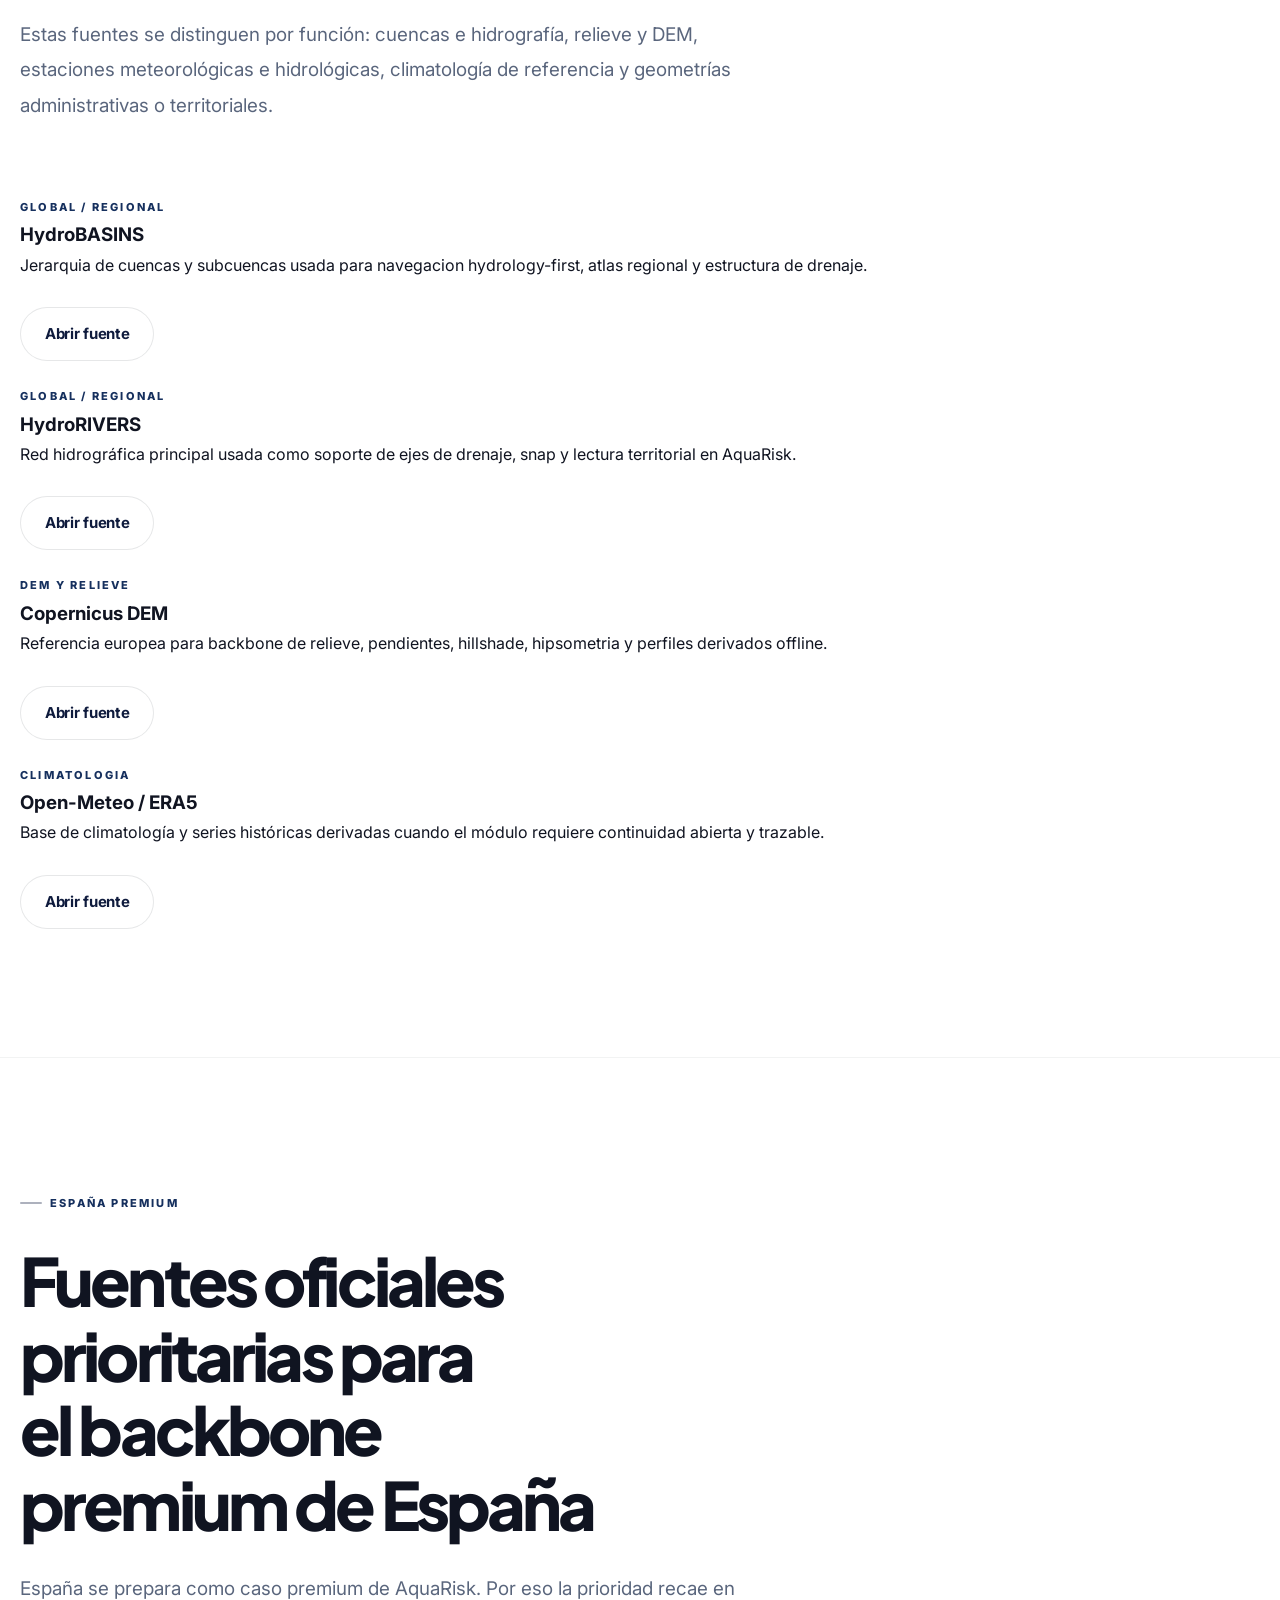
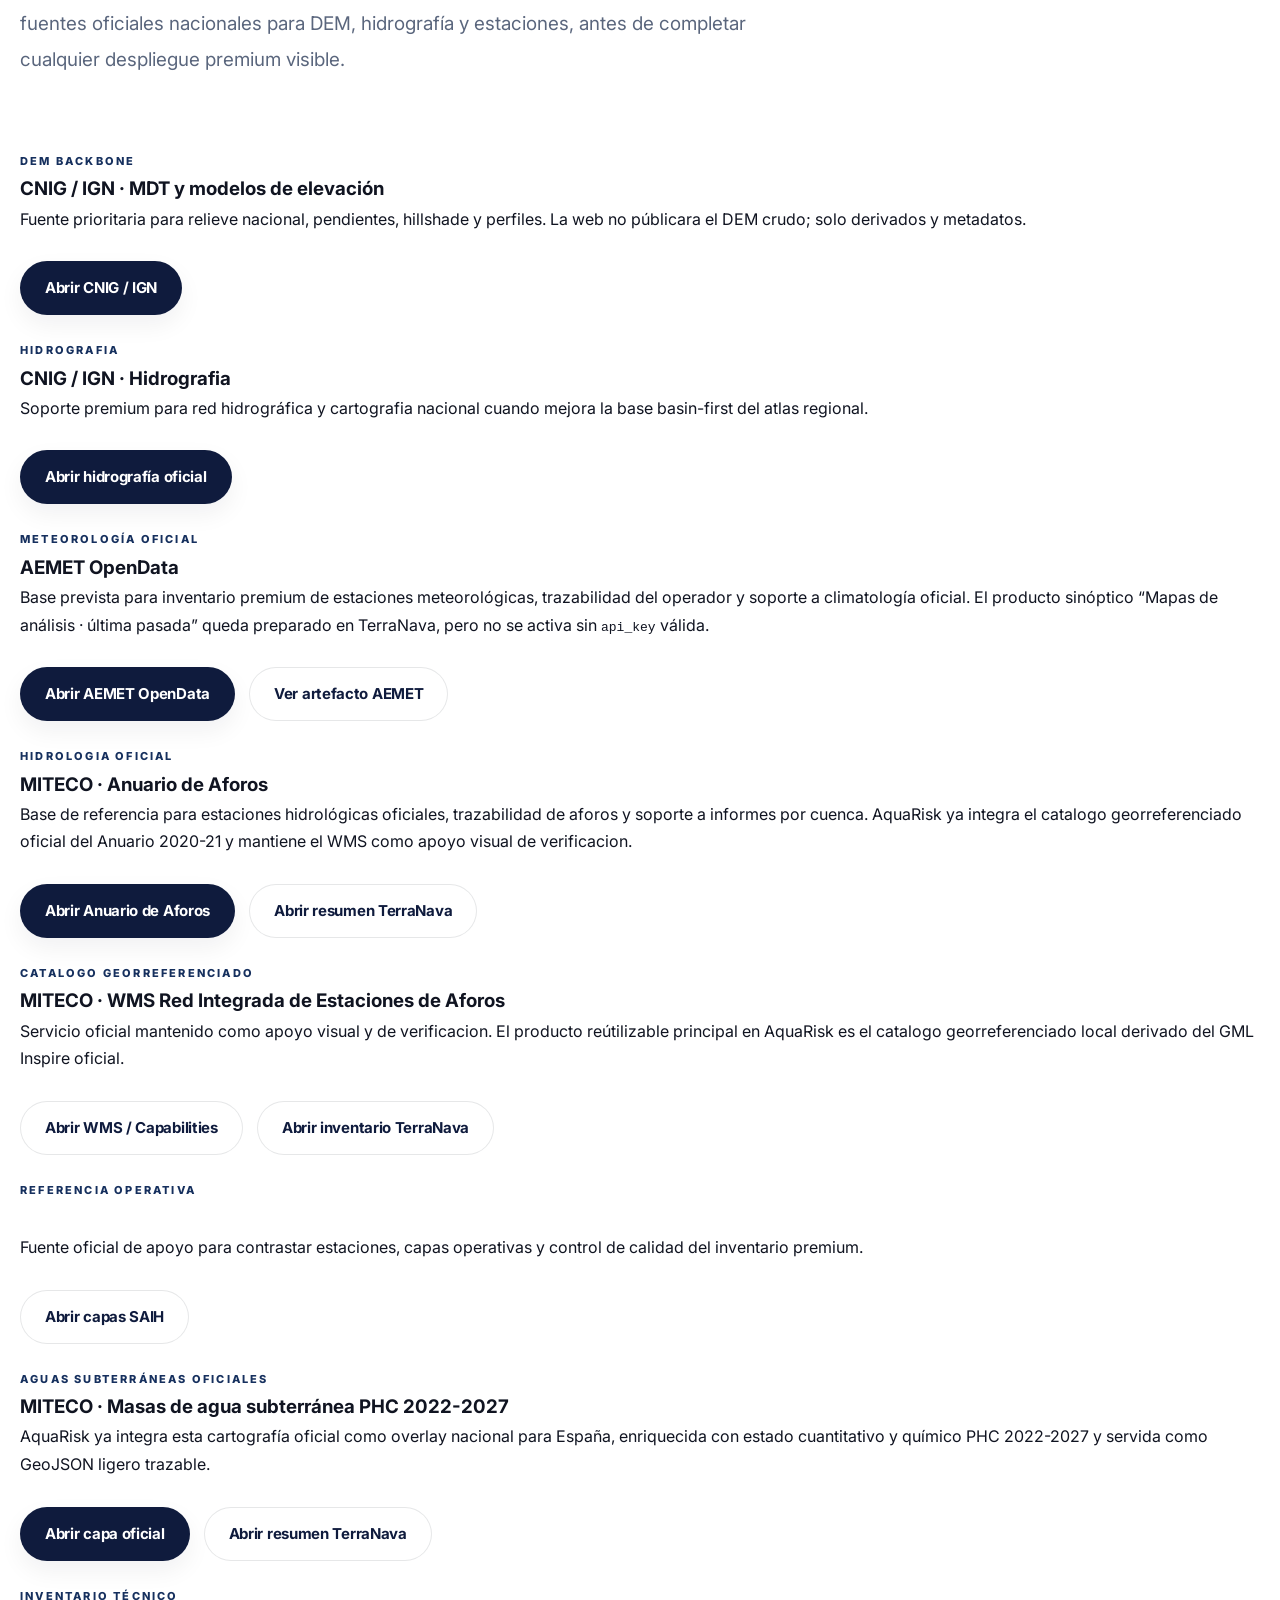
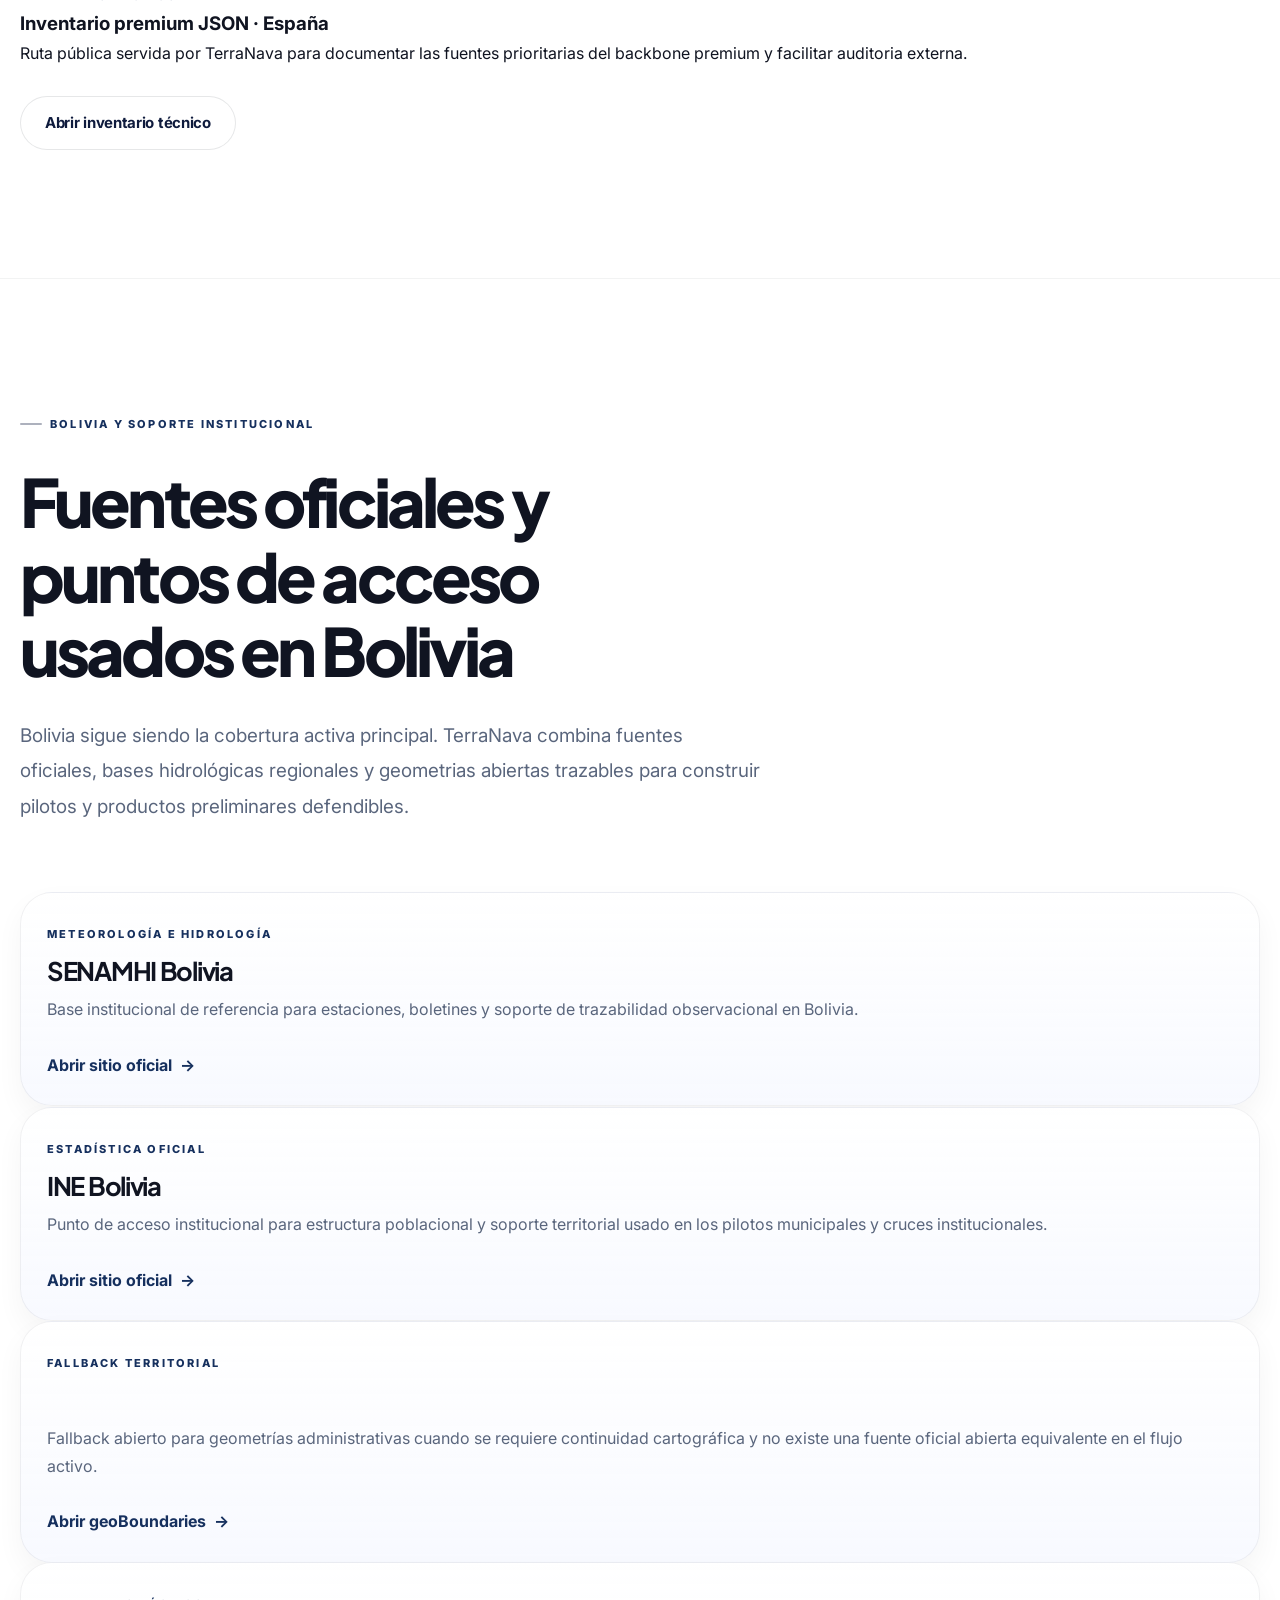
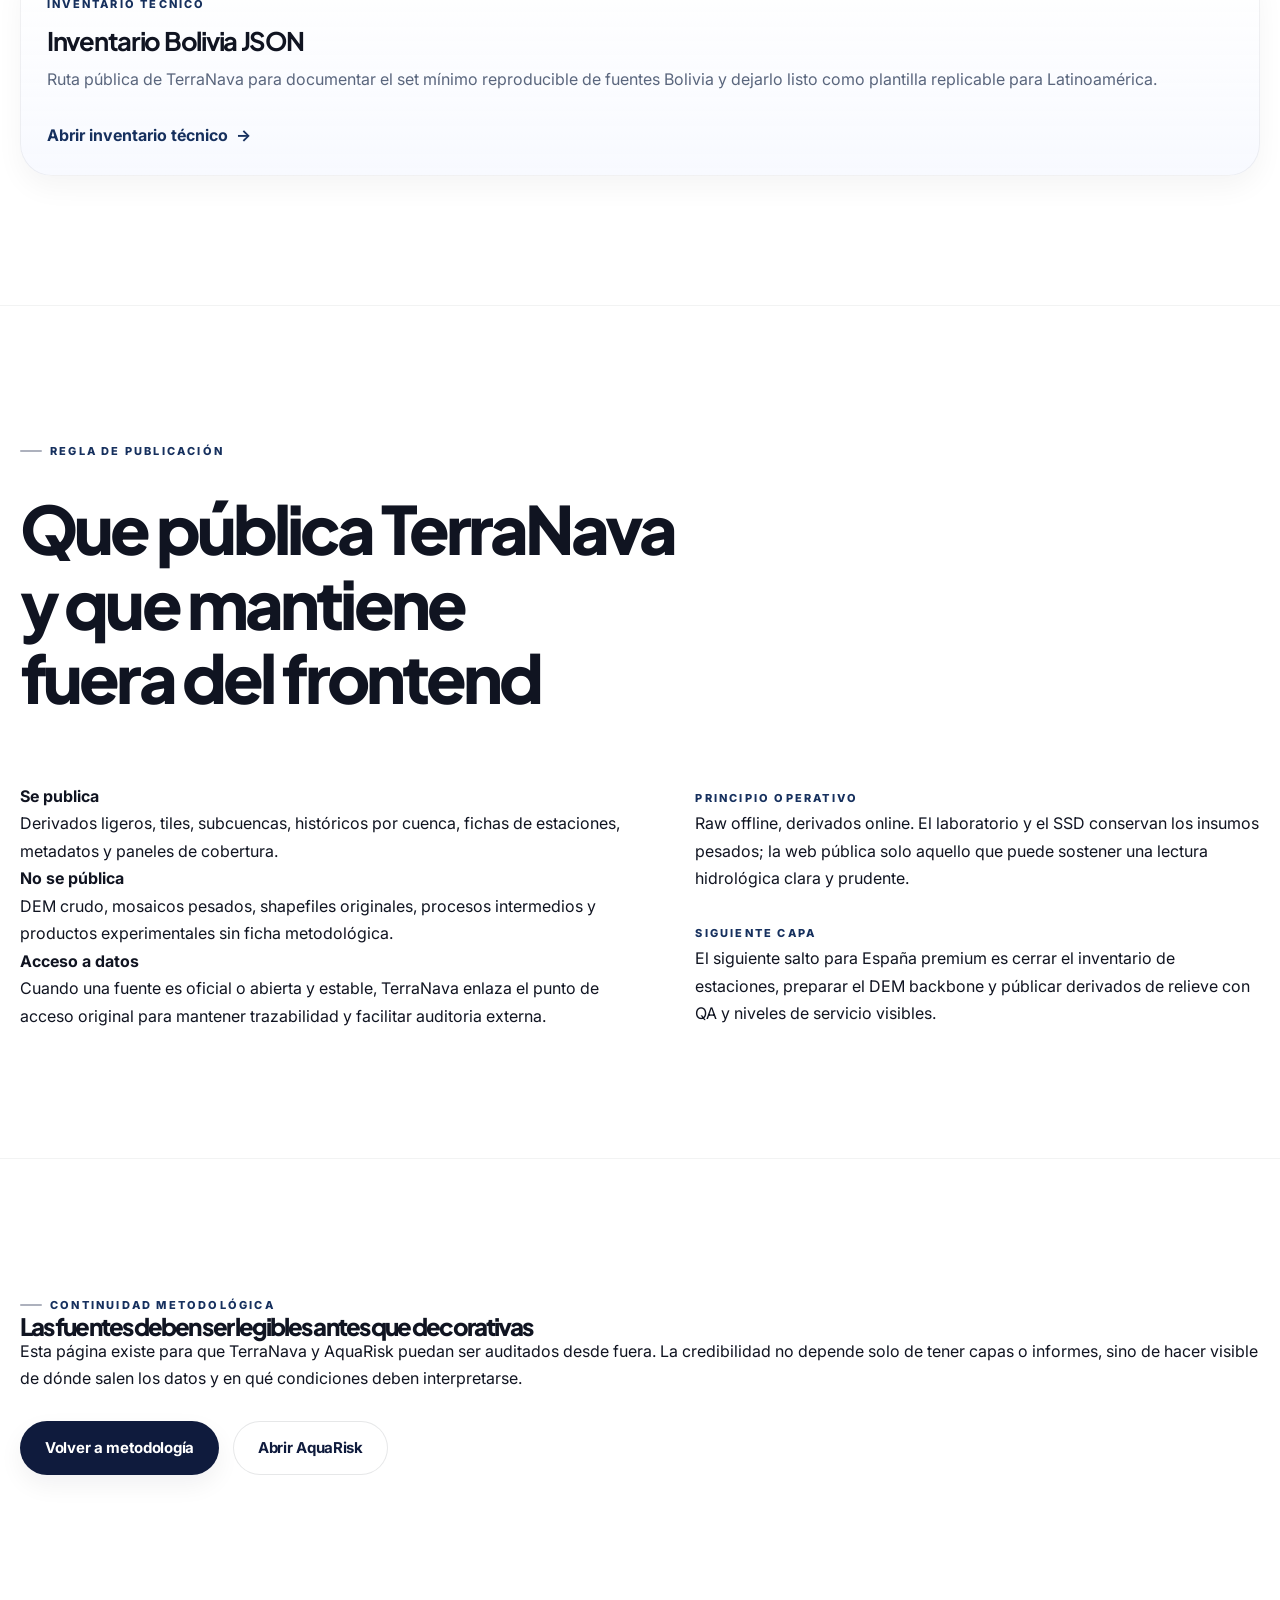
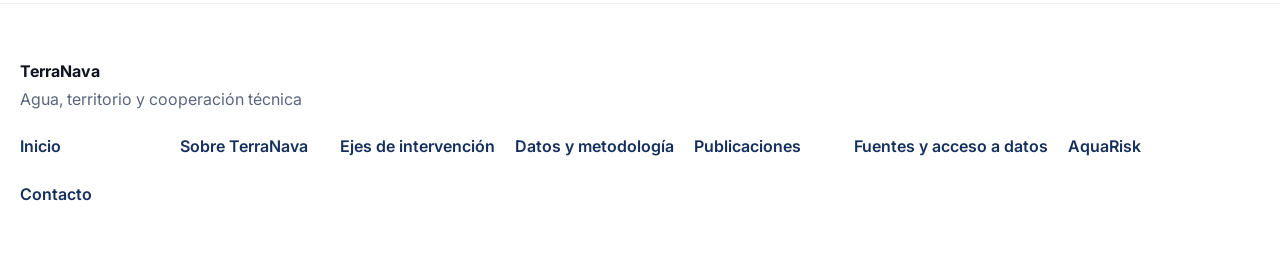
==== commit 3cbba224: "Checkpoint TerraNava 2026-03-24: site refresh, hydrology data, and new tools Update all site pages a" ====
--- a/data-sources/index.html
+++ b/data-sources/index.html
@@ -4,9 +4,9 @@
 <meta charset="UTF-8"/>
 <meta name="viewport" content="width=device-width, initial-scale=1.0"/>
 <title>Fuentes y acceso a datos | TerraNava</title>
-<meta name="description" content="Fuentes oficiales, bases de datos abiertas y puntos de acceso usados por TerraNava y AquaRisk para hidrologia, cuencas, relieve, estaciones y climatologia."/>
+<meta name="description" content="Fuentes oficiales, bases de datos abiertas y puntos de acceso usados por TerraNava y AquaRisk para hidrología, cuencas, relieve, estaciones y climatología."/>
 <link rel="icon" href="data:image/svg+xml,%3Csvg xmlns='http://www.w3.org/2000/svg' viewBox='0 0 64 64'%3E%3Crect width='64' height='64' rx='10' fill='white'/%3E%3Cpath d='M12 38c8-8 14-5 20-10 6-5 12-3 20-10' fill='none' stroke='%230f4c97' stroke-width='4' stroke-linecap='round'/%3E%3Cpath d='M12 46c8-8 14-5 20-10 6-5 12-3 20-10' fill='none' stroke='%2317365d' stroke-width='2.8' stroke-linecap='round' opacity='.45'/%3E%3C/svg%3E"/>
-<link rel="stylesheet" href="/assets/site.css?v=20260310-3"/>
+<link rel="stylesheet" href="/assets/site.css?v=20260312-1"/>
 </head>
 <body data-page="data-sources">
 <div class="topbar">
@@ -32,14 +32,15 @@
       <a class="brand" href="/">
         <div class="brand-copy">
           <strong>TerraNava</strong>
-          <span>Agua, territorio y cooperacion tecnica</span>
+          <span>Agua, territorio y cooperación técnica</span>
         </div>
       </a>
       <nav class="nav" aria-label="Navegacion principal">
         <a href="/">Inicio</a>
         <a href="/about/">Sobre TerraNava</a>
-        <a href="/services/">Ejes de intervencion</a>
-        <a href="/methodology/">Datos y metodologia</a>
+        <a href="/services/">Ejes de intervención</a>
+        <a href="/methodology/">Datos y metodología</a>
+        <a href="/publications/">Publicaciones</a>
         <a href="/aquarisk/">AquaRisk</a>
         <a href="/contact/">Contacto</a>
       </nav>
@@ -54,21 +55,21 @@
         <div>
           <div class="eyebrow">Fuentes y acceso a datos</div>
           <h1 class="page-title">Bases de datos, cartografia y puntos de acceso oficiales</h1>
-          <p class="lead">TerraNava publica esta pagina para dejar visible donde se obtienen los datos base usados en AquaRisk y en sus productos institucionales. La regla de trabajo es simple: fuente oficial primero, referencia europea cuando aporta valor y fallback abierto trazable cuando no existe alternativa mejor o cuando el caso requiere continuidad metodologica.</p>
+          <p class="lead">TerraNava publica esta página para dejar visible dónde se obtienen los datos base usados en AquaRisk y en sus productos institucionales. La regla de trabajo es simple: fuente oficial primero, referencia europea cuando aporta valor y fallback abierto trazable cuando no existe alternativa mejor o cuando el caso requiere continuidad metodológica.</p>
           <div class="action-row">
-            <a class="button button-primary" href="/methodology/">Volver a metodologia</a>
+            <a class="button button-primary" href="/methodology/">Volver a metodología</a>
             <a class="button button-secondary" href="/aquarisk/">Abrir AquaRisk</a>
           </div>
         </div>
         <div class="stack">
           <article class="note-panel">
-            <div class="fact-label">Uso de esta pagina</div>
-            <h3>Acceso, no republicacion indiscriminada</h3>
-            <p>Cuando una fuente externa es oficial o de referencia, TerraNava prioriza enlazarla y documentarla. Los archivos pesados y los datos crudos permanecen fuera del frontend; en la web se publican derivados ligeros y metadatos legibles.</p>
+            <div class="fact-label">Uso de esta página</div>
+            <h3>Acceso, no republicación indiscriminada</h3>
+            <p>Cuando una fuente externa es oficial o de referencia, TerraNava prioriza enlazarla y documentarla. Los archivos pesados y los datos crudos permanecen fuera del frontend; en la web se públican derivados ligeros y metadatos legibles.</p>
           </article>
           <article class="brief-panel">
-            <div class="fact-label">Fecha de verificacion</div>
-            <p>Los enlaces de esta pagina fueron verificados por TerraNava el 11 de marzo de 2026 como puntos de acceso validos para preparacion de capas, inventarios o soporte metodologico.</p>
+            <div class="fact-label">Fecha de verificación</div>
+            <p>Los enlaces de esta página fueron verificados por TerraNava el 11 de marzo de 2026 como puntos de acceso válidos para preparación de capas, inventarios o soporte metodológico.</p>
           </article>
         </div>
       </div>
@@ -78,9 +79,9 @@
   <section class="section" id="global-regional-sources">
     <div class="shell">
       <div class="section-head">
-        <div class="eyebrow">Acceso rapido</div>
+        <div class="eyebrow">Acceso rápido</div>
         <h2>Rutas principales de datos usadas por TerraNava y AquaRisk</h2>
-        <p class="lead">Estas fuentes se distinguen por funcion: cuencas e hidrografia, relieve y DEM, estaciones meteorologicas e hidrologicas, climatologia de referencia y geometrias administrativas o territoriales.</p>
+        <p class="lead">Estas fuentes se distinguen por función: cuencas e hidrografía, relieve y DEM, estaciones meteorológicas e hidrológicas, climatología de referencia y geometrías administrativas o territoriales.</p>
       </div>
       <div class="method-grid">
         <article class="method-box">
@@ -104,7 +105,7 @@
         <article class="method-box">
           <div class="fact-label">Climatologia</div>
           <h3>Open-Meteo / ERA5</h3>
-          <p>Base de climatologia y series historicas derivadas cuando el modulo requiere continuidad abierta y trazable.</p>
+          <p>Base de climatología y series históricas derivadas cuando el módulo requiere continuidad abierta y trazable.</p>
           <div class="action-row"><a class="button button-secondary" href="https://open-meteo.com/" target="_blank" rel="noopener noreferrer">Abrir fuente</a></div>
         </article>
       </div>
@@ -116,37 +117,37 @@
       <div class="section-head">
         <div class="eyebrow">España premium</div>
         <h2>Fuentes oficiales prioritarias para el backbone premium de España</h2>
-        <p class="lead">España se prepara como caso premium de AquaRisk. Por eso la prioridad recae en fuentes oficiales nacionales para DEM, hidrografia y estaciones, antes de completar cualquier despliegue premium visible.</p>
+        <p class="lead">España se prepara como caso premium de AquaRisk. Por eso la prioridad recae en fuentes oficiales nacionales para DEM, hidrografía y estaciones, antes de completar cualquier despliegue premium visible.</p>
       </div>
       <div class="method-grid">
         <article class="method-box">
           <div class="fact-label">DEM backbone</div>
-          <h3>CNIG / IGN · MDT y modelos de elevacion</h3>
-          <p>Fuente prioritaria para relieve nacional, pendientes, hillshade y perfiles. La web no publicara el DEM crudo; solo derivados y metadatos.</p>
+          <h3>CNIG / IGN · MDT y modelos de elevación</h3>
+          <p>Fuente prioritaria para relieve nacional, pendientes, hillshade y perfiles. La web no públicara el DEM crudo; solo derivados y metadatos.</p>
           <div class="action-row"><a class="button button-primary" href="https://centrodedescargas.cnig.es/CentroDescargas/modelos-digitales-elevaciones" target="_blank" rel="noopener noreferrer">Abrir CNIG / IGN</a></div>
         </article>
         <article class="method-box">
           <div class="fact-label">Hidrografia</div>
           <h3>CNIG / IGN · Hidrografia</h3>
           <p>Soporte premium para red hidrográfica y cartografia nacional cuando mejora la base basin-first del atlas regional.</p>
-          <div class="action-row"><a class="button button-primary" href="https://centrodedescargas.cnig.es/CentroDescargas/hidrografia" target="_blank" rel="noopener noreferrer">Abrir hidrografia oficial</a></div>
-        </article>
-        <article class="method-box">
-          <div class="fact-label">Meteorologia oficial</div>
+          <div class="action-row"><a class="button button-primary" href="https://centrodedescargas.cnig.es/CentroDescargas/hidrografia" target="_blank" rel="noopener noreferrer">Abrir hidrografía oficial</a></div>
+        </article>
+        <article class="method-box">
+          <div class="fact-label">Meteorología oficial</div>
           <h3>AEMET OpenData</h3>
-          <p>Base prevista para inventario premium de estaciones meteorologicas, trazabilidad del operador y soporte a climatologia oficial.</p>
-          <div class="action-row"><a class="button button-primary" href="https://www.aemet.es/es/datos_abiertos/AEMET_OpenData" target="_blank" rel="noopener noreferrer">Abrir AEMET OpenData</a></div>
+          <p>Base prevista para inventario premium de estaciones meteorológicas, trazabilidad del operador y soporte a climatología oficial. El producto sinóptico “Mapas de análisis · última pasada” queda preparado en TerraNava, pero no se activa sin <code>api_key</code> válida.</p>
+          <div class="action-row"><a class="button button-primary" href="https://www.aemet.es/es/datos_abiertos/AEMET_OpenData" target="_blank" rel="noopener noreferrer">Abrir AEMET OpenData</a><a class="button button-secondary" href="/aquarisk-data/weather/spain/aemet-analysis-latest.v1.json" target="_blank" rel="noopener noreferrer">Ver artefacto AEMET</a></div>
         </article>
         <article class="method-box">
           <div class="fact-label">Hidrologia oficial</div>
           <h3>MITECO · Anuario de Aforos</h3>
-          <p>Base de referencia para estaciones hidrologicas oficiales, trazabilidad de aforos y soporte a informes por cuenca. AquaRisk ya integra el catalogo georreferenciado oficial del Anuario 2020-21 y mantiene el WMS como apoyo visual de verificacion.</p>
+          <p>Base de referencia para estaciones hidrológicas oficiales, trazabilidad de aforos y soporte a informes por cuenca. AquaRisk ya integra el catalogo georreferenciado oficial del Anuario 2020-21 y mantiene el WMS como apoyo visual de verificacion.</p>
           <div class="action-row"><a class="button button-primary" href="https://www.miteco.gob.es/es/cartografia-y-sig/ide/descargas/agua/anuario-de-aforos.html" target="_blank" rel="noopener noreferrer">Abrir Anuario de Aforos</a><a class="button button-secondary" href="/aquarisk-data/stations/spain/summary.v1.json" target="_blank" rel="noopener noreferrer">Abrir resumen TerraNava</a></div>
         </article>
         <article class="method-box">
           <div class="fact-label">Catalogo georreferenciado</div>
           <h3>MITECO · WMS Red Integrada de Estaciones de Aforos</h3>
-          <p>Servicio oficial mantenido como apoyo visual y de verificacion. El producto reutilizable principal en AquaRisk es el catalogo georreferenciado local derivado del GML Inspire oficial.</p>
+          <p>Servicio oficial mantenido como apoyo visual y de verificacion. El producto reútilizable principal en AquaRisk es el catalogo georreferenciado local derivado del GML Inspire oficial.</p>
           <div class="action-row"><a class="button button-secondary" href="https://wms.mapama.gob.es/sig/Agua/Aforos/wms.aspx?request=GetCapabilities&Service=WMS" target="_blank" rel="noopener noreferrer">Abrir WMS / Capabilities</a><a class="button button-secondary" href="/aquarisk-data/stations/spain/inventory.v1.json" target="_blank" rel="noopener noreferrer">Abrir inventario TerraNava</a></div>
         </article>
         <article class="method-box">
@@ -156,10 +157,16 @@
           <div class="action-row"><a class="button button-secondary" href="https://www.miteco.gob.es/en/cartografia-y-sig/ide/descargas/agua/capas-saih.html" target="_blank" rel="noopener noreferrer">Abrir capas SAIH</a></div>
         </article>
         <article class="method-box">
-          <div class="fact-label">Inventario tecnico</div>
+          <div class="fact-label">Aguas subterráneas oficiales</div>
+          <h3>MITECO · Masas de agua subterránea PHC 2022-2027</h3>
+          <p>AquaRisk ya integra esta cartografía oficial como overlay nacional para España, enriquecida con estado cuantitativo y químico PHC 2022-2027 y servida como GeoJSON ligero trazable.</p>
+          <div class="action-row"><a class="button button-primary" href="https://sig.mapama.gob.es/arcgis/rest/services/25830/WMS_Agua/MapServer/58?f=pjson" target="_blank" rel="noopener noreferrer">Abrir capa oficial</a><a class="button button-secondary" href="/aquarisk-data/groundwater/spain/summary.v1.json" target="_blank" rel="noopener noreferrer">Abrir resumen TerraNava</a></div>
+        </article>
+        <article class="method-box">
+          <div class="fact-label">Inventario técnico</div>
           <h3>Inventario premium JSON · España</h3>
-          <p>Ruta publica servida por TerraNava para documentar las fuentes prioritarias del backbone premium y facilitar auditoria externa.</p>
-          <div class="action-row"><a class="button button-secondary" href="/aquarisk-data/reference/spain/source-inventory.v1.json" target="_blank" rel="noopener noreferrer">Abrir inventario tecnico</a></div>
+          <p>Ruta pública servida por TerraNava para documentar las fuentes prioritarias del backbone premium y facilitar auditoria externa.</p>
+          <div class="action-row"><a class="button button-secondary" href="/aquarisk-data/reference/spain/source-inventory.v1.json" target="_blank" rel="noopener noreferrer">Abrir inventario técnico</a></div>
         </article>
       </div>
     </div>
@@ -174,13 +181,13 @@
       </div>
       <div class="brief-grid">
         <article class="fact-block">
-          <div class="fact-label">Meteorologia e hidrologia</div>
+          <div class="fact-label">Meteorología e hidrología</div>
           <h3>SENAMHI Bolivia</h3>
           <p>Base institucional de referencia para estaciones, boletines y soporte de trazabilidad observacional en Bolivia.</p>
           <div class="action-row"><a class="text-link" href="https://senamhi.gob.bo/" target="_blank" rel="noopener noreferrer">Abrir sitio oficial</a></div>
         </article>
         <article class="fact-block">
-          <div class="fact-label">Estadistica oficial</div>
+          <div class="fact-label">Estadística oficial</div>
           <h3>INE Bolivia</h3>
           <p>Punto de acceso institucional para estructura poblacional y soporte territorial usado en los pilotos municipales y cruces institucionales.</p>
           <div class="action-row"><a class="text-link" href="https://www.ine.gob.bo/" target="_blank" rel="noopener noreferrer">Abrir sitio oficial</a></div>
@@ -191,6 +198,12 @@
           <p>Fallback abierto para geometrías administrativas cuando se requiere continuidad cartográfica y no existe una fuente oficial abierta equivalente en el flujo activo.</p>
           <div class="action-row"><a class="text-link" href="https://www.geoboundaries.org/" target="_blank" rel="noopener noreferrer">Abrir geoBoundaries</a></div>
         </article>
+        <article class="fact-block">
+          <div class="fact-label">Inventario técnico</div>
+          <h3>Inventario Bolivia JSON</h3>
+          <p>Ruta pública de TerraNava para documentar el set mínimo reproducible de fuentes Bolivia y dejarlo listo como plantilla replicable para Latinoamérica.</p>
+          <div class="action-row"><a class="text-link" href="/aquarisk-data/reference/bolivia/source-inventory.v1.json" target="_blank" rel="noopener noreferrer">Abrir inventario técnico</a></div>
+        </article>
       </div>
     </div>
   </section>
@@ -198,19 +211,19 @@
   <section class="section section-alt">
     <div class="shell">
       <div class="section-head">
-        <div class="eyebrow">Regla de publicacion</div>
-        <h2>Que publica TerraNava y que mantiene fuera del frontend</h2>
+        <div class="eyebrow">Regla de publicación</div>
+        <h2>Que pública TerraNava y que mantiene fuera del frontend</h2>
       </div>
       <div class="document-grid">
         <div>
           <div class="meta-list">
             <div class="meta-item">
               <strong>Se publica</strong>
-              <p>Derivados ligeros, tiles, subcuencas, historicos por cuenca, fichas de estaciones, metadatos y paneles de cobertura.</p>
+              <p>Derivados ligeros, tiles, subcuencas, históricos por cuenca, fichas de estaciones, metadatos y paneles de cobertura.</p>
             </div>
             <div class="meta-item">
-              <strong>No se publica</strong>
-              <p>DEM crudo, mosaicos pesados, shapefiles originales, procesos intermedios y productos experimentales sin ficha metodologica.</p>
+              <strong>No se pública</strong>
+              <p>DEM crudo, mosaicos pesados, shapefiles originales, procesos intermedios y productos experimentales sin ficha metodológica.</p>
             </div>
             <div class="meta-item">
               <strong>Acceso a datos</strong>
@@ -221,11 +234,11 @@
         <div class="stack">
           <article class="brief-panel">
             <div class="fact-label">Principio operativo</div>
-            <p>Raw offline, derivados online. El laboratorio y el SSD conservan los insumos pesados; la web publica solo aquello que puede sostener una lectura hidrologica clara y prudente.</p>
+            <p>Raw offline, derivados online. El laboratorio y el SSD conservan los insumos pesados; la web pública solo aquello que puede sostener una lectura hidrológica clara y prudente.</p>
           </article>
           <article class="brief-panel">
             <div class="fact-label">Siguiente capa</div>
-            <p>El siguiente salto para España premium es cerrar el inventario de estaciones, preparar el DEM backbone y publicar derivados de relieve con QA y niveles de servicio visibles.</p>
+            <p>El siguiente salto para España premium es cerrar el inventario de estaciones, preparar el DEM backbone y públicar derivados de relieve con QA y niveles de servicio visibles.</p>
           </article>
         </div>
       </div>
@@ -236,12 +249,12 @@
     <div class="shell">
       <div class="closing-banner">
         <div>
-          <div class="eyebrow">Continuidad metodologica</div>
+          <div class="eyebrow">Continuidad metodológica</div>
           <h2>Las fuentes deben ser legibles antes que decorativas</h2>
-          <p>Esta pagina existe para que TerraNava y AquaRisk puedan ser auditados desde fuera. La credibilidad no depende solo de tener capas o informes, sino de hacer visible de donde salen los datos y en que condiciones deben interpretarse.</p>
+          <p>Esta página existe para que TerraNava y AquaRisk puedan ser auditados desde fuera. La credibilidad no depende solo de tener capas o informes, sino de hacer visible de dónde salen los datos y en qué condiciones deben interpretarse.</p>
         </div>
         <div class="action-row">
-          <a class="button button-primary" href="/methodology/">Volver a metodologia</a>
+          <a class="button button-primary" href="/methodology/">Volver a metodología</a>
           <a class="button button-secondary" href="/aquarisk/">Abrir AquaRisk</a>
         </div>
       </div>
@@ -253,12 +266,14 @@
   <div class="shell footer-row">
     <div>
       <strong>TerraNava</strong>
-      <p>Agua, territorio y cooperacion tecnica</p>
+      <p>Agua, territorio y cooperación técnica</p>
     </div>
     <div class="footer-links">
+      <a href="/">Inicio</a>
       <a href="/about/">Sobre TerraNava</a>
-      <a href="/services/">Ejes de intervencion</a>
-      <a href="/methodology/">Datos y metodologia</a>
+      <a href="/services/">Ejes de intervención</a>
+      <a href="/methodology/">Datos y metodología</a>
+      <a href="/publications/">Publicaciones</a>
       <a href="/data-sources/">Fuentes y acceso a datos</a>
       <a href="/aquarisk/">AquaRisk</a>
       <a href="/contact/">Contacto</a>
@@ -266,6 +281,6 @@
   </div>
 </footer>
 
-<script src="/assets/site.js?v=20260310-3"></script>
+<script src="/assets/site.js?v=20260312-1"></script>
 </body>
 </html>
--- a/assets/site.css
+++ b/assets/site.css
@@ -1,1474 +1,1510 @@
-:root{
-  --bg:#f4f6f8;
-  --surface:#ffffff;
-  --surface-alt:#edf1f5;
-  --surface-soft:#f8fafc;
-  --line:#d7dde7;
-  --line-strong:#aab6c5;
-  --ink:#152235;
-  --muted:#5f6c7e;
-  --blue:#0f4c97;
-  --blue-deep:#17365d;
-  --blue-soft:#e8eef7;
-  --gold:#b79247;
-  --serif:Georgia,"Times New Roman",Times,serif;
-  --sans:-apple-system,BlinkMacSystemFont,"Segoe UI","Helvetica Neue",Arial,sans-serif;
-  --max:1220px;
-  --radius:18px;
-  --shadow-soft:0 20px 42px rgba(17,34,56,.06);
-  --shadow-card:0 12px 30px rgba(17,34,56,.05);
-}
-
-*{box-sizing:border-box;margin:0;padding:0}
-html{scroll-behavior:smooth}
-body{
-  background:var(--bg);
-  color:var(--ink);
-  font-family:var(--sans);
-  line-height:1.76;
-  text-rendering:optimizeLegibility;
-  -webkit-font-smoothing:antialiased;
-}
-a{
-  color:inherit;
-  text-decoration:none;
-  transition:color .18s ease,border-color .18s ease,background .18s ease,box-shadow .18s ease;
-}
-img{display:block;max-width:100%}
-main{display:block;overflow:hidden}
-.shell{
-  width:min(var(--max), calc(100% - 48px));
-  margin:0 auto;
-}
-
-.topbar{
-  background:#f8fafc;
-  border-bottom:1px solid rgba(215,221,231,.88);
-}
-.topbar-row{
-  min-height:42px;
-  display:flex;
-  justify-content:space-between;
-  align-items:center;
-  gap:16px;
-  padding:6px 0;
-}
+@import url("https://fonts.googleapis.com/css2?family=Inter:wght@400;500;600;700;800&family=Plus+Jakarta+Sans:wght@500;700;800&display=swap");
+
+:root {
+  --tn-bg: #ffffff;
+  --tn-surface: rgba(255, 255, 255, 0.92);
+  --tn-surface-strong: #ffffff;
+  --tn-surface-alt: #fbfcfd;
+  --tn-surface-dark: #0d1120;
+  --tn-ink: #101421;
+  --tn-ink-soft: #273042;
+  --tn-muted: #5a667d;
+  --tn-line: rgba(16, 20, 33, 0.08);
+  --tn-line-strong: rgba(16, 20, 33, 0.16);
+  --tn-primary: #0f1b3d;
+  --tn-primary-soft: #16305e;
+  --tn-accent: #2e6bb5;
+  --tn-glow-blue: rgba(46, 107, 181, 0.08);
+  --tn-glow-warm: rgba(120, 160, 132, 0.06);
+  --tn-shadow-soft: 0 12px 28px rgba(16, 20, 33, 0.045);
+  --tn-shadow-card: 0 10px 24px rgba(16, 20, 33, 0.06);
+  --tn-shadow-hover: 0 28px 60px rgba(16, 20, 33, 0.14);
+  --tn-glow: 0 0 0 1px rgba(46, 107, 181, 0.06), 0 16px 34px rgba(46, 107, 181, 0.08);
+  --tn-radius-xs: 16px;
+  --tn-radius-sm: 24px;
+  --tn-radius-md: 32px;
+  --tn-radius-lg: 40px;
+  --tn-radius-pill: 999px;
+  --tn-max: 1240px;
+  --tn-gap: clamp(20px, 2vw, 32px);
+  --tn-space-hero: clamp(96px, 14vw, 160px);
+  --tn-space-section: clamp(72px, 10vw, 132px);
+  --tn-display: "Plus Jakarta Sans", "Segoe UI", sans-serif;
+  --tn-body: "Inter", "Segoe UI", sans-serif;
+  --tn-ease: cubic-bezier(0.16, 1, 0.3, 1);
+}
+
+* {
+  box-sizing: border-box;
+  margin: 0;
+  padding: 0;
+}
+
+html {
+  scroll-behavior: smooth;
+}
+
+body {
+  min-height: 100vh;
+  font-family: var(--tn-body);
+  color: var(--tn-ink);
+  background: #ffffff;
+  line-height: 1.72;
+  text-rendering: optimizeLegibility;
+  -webkit-font-smoothing: antialiased;
+}
+
+main {
+  display: block;
+  overflow: clip;
+}
+
+a {
+  color: inherit;
+  text-decoration: none;
+  transition:
+    color 0.24s ease,
+    transform 0.36s var(--tn-ease),
+    border-color 0.24s ease,
+    background-color 0.24s ease,
+    box-shadow 0.36s var(--tn-ease);
+}
+
+img {
+  display: block;
+  width: 100%;
+  max-width: 100%;
+}
+
+.shell {
+  width: min(var(--tn-max), calc(100% - 40px));
+  margin: 0 auto;
+}
+
+.topbar {
+  position: sticky;
+  top: 0;
+  z-index: 40;
+  backdrop-filter: blur(14px);
+  background: rgba(255, 255, 255, 0.96);
+  border-bottom: 1px solid rgba(16, 20, 33, 0.05);
+}
+
+.topbar-row {
+  min-height: 32px;
+  display: flex;
+  align-items: center;
+  justify-content: space-between;
+  gap: 16px;
+  padding: 4px 0;
+}
+
 .topbar-copy,
-.lang-switcher{
-  color:var(--muted);
-  font-family:var(--sans);
-  font-size:12px;
-  letter-spacing:.06em;
-}
-.topbar-copy a:hover{
-  color:var(--blue-deep);
-}
-.lang-switcher{
-  display:flex;
-  align-items:center;
-  gap:8px;
-  flex-wrap:wrap;
-  text-transform:uppercase;
-}
-.lang-switcher a{
-  padding:2px 0;
-}
-.lang-switcher a.is-active{
-  color:var(--blue-deep);
-  font-weight:700;
-}
-.lang-switcher span{
-  color:#b4bdc9;
-}
-
-.site-header{
-  position:sticky;
-  top:0;
-  z-index:20;
-  background:rgba(248,249,251,.94);
-  backdrop-filter:blur(16px);
-  border-bottom:1px solid rgba(215,221,231,.88);
-}
-.header-row{
-  min-height:88px;
-  display:flex;
-  justify-content:space-between;
-  align-items:center;
-  gap:28px;
-}
-.brand{
-  display:flex;
-  align-items:flex-start;
-}
-.brand-copy strong{
-  display:block;
-  color:var(--blue-deep);
-  font-family:var(--serif);
-  font-size:34px;
-  font-weight:700;
-  line-height:1;
-  letter-spacing:-.03em;
-}
-.brand-copy span{
-  display:block;
-  margin-top:7px;
-  color:var(--muted);
-  font-family:var(--sans);
-  font-size:11px;
-  font-weight:600;
-  letter-spacing:.18em;
-  text-transform:uppercase;
-}
-.nav{
-  display:flex;
-  align-items:center;
-  justify-content:flex-end;
-  gap:4px;
-  flex-wrap:wrap;
-}
-.nav a{
-  min-height:40px;
-  display:inline-flex;
-  align-items:center;
-  padding:0 11px;
-  border:1px solid transparent;
-  border-radius:999px;
-  color:var(--blue-deep);
-  font-family:var(--sans);
-  font-size:11px;
-  font-weight:600;
-  letter-spacing:.07em;
-  text-transform:uppercase;
-}
-.nav a:hover{
-  border-color:rgba(23,54,93,.12);
-  background:rgba(255,255,255,.78);
-}
-.nav a[aria-current="page"]{
-  color:var(--blue);
-  border-color:rgba(15,76,151,.18);
-  background:var(--blue-soft);
-}
-
-.hero{
-  position:relative;
-  background:linear-gradient(180deg,#f9fbfd 0%,#ffffff 62%,#f4f7fa 100%);
-  border-bottom:1px solid rgba(215,221,231,.88);
-}
-.hero::before{
-  content:"";
-  position:absolute;
-  inset:0 0 auto auto;
-  width:min(44vw,520px);
-  height:min(44vw,520px);
-  background:radial-gradient(circle at center, rgba(15,76,151,.09) 0%, rgba(15,76,151,0) 72%);
-  pointer-events:none;
-}
-.hero-inner{
-  padding:104px 0 94px;
-}
-.hero-grid{
-  position:relative;
-  display:grid;
-  grid-template-columns:minmax(0,1.08fr) minmax(320px,.92fr);
-  gap:48px;
-  align-items:center;
-}
-.eyebrow{
-  color:var(--blue);
-  font-family:var(--sans);
-  font-size:11px;
-  font-weight:700;
-  letter-spacing:.18em;
-  text-transform:uppercase;
-}
+.lang-switcher {
+  font-size: 11px;
+  font-weight: 600;
+  letter-spacing: 0.18em;
+  text-transform: uppercase;
+  color: var(--tn-muted);
+}
+
+.topbar-copy a:hover,
+.lang-switcher a:hover {
+  color: var(--tn-primary);
+}
+
+.lang-switcher {
+  display: flex;
+  align-items: center;
+  gap: 8px;
+  flex-wrap: wrap;
+}
+
+.lang-switcher span {
+  color: rgba(90, 102, 125, 0.45);
+}
+
+.lang-switcher .is-active {
+  color: var(--tn-primary);
+}
+
+.site-header {
+  position: sticky;
+  top: 36px;
+  z-index: 35;
+  backdrop-filter: blur(16px);
+  background: rgba(255, 255, 255, 0.94);
+  border-bottom: 1px solid rgba(16, 20, 33, 0.05);
+}
+
+.header-row {
+  min-height: 62px;
+  display: flex;
+  align-items: center;
+  justify-content: space-between;
+  gap: 18px;
+}
+
+.brand {
+  display: inline-flex;
+  align-items: center;
+}
+
+.brand-copy strong {
+  display: block;
+  font-family: var(--tn-display);
+  font-size: clamp(24px, 2.2vw, 30px);
+  line-height: 0.95;
+  letter-spacing: -0.06em;
+  color: var(--tn-primary);
+}
+
+.brand-copy span {
+  display: block;
+  margin-top: 4px;
+  font-size: 10px;
+  font-weight: 700;
+  letter-spacing: 0.22em;
+  text-transform: uppercase;
+  color: var(--tn-muted);
+}
+
+.nav {
+  display: flex;
+  align-items: center;
+  justify-content: flex-end;
+  gap: 6px;
+  flex-wrap: wrap;
+}
+
+.nav a {
+  min-height: 34px;
+  display: inline-flex;
+  align-items: center;
+  padding: 0 12px;
+  border-radius: var(--tn-radius-pill);
+  border: 1px solid transparent;
+  font-size: 11px;
+  font-weight: 700;
+  letter-spacing: 0.12em;
+  text-transform: uppercase;
+  color: var(--tn-primary-soft);
+}
+
+.nav a:hover {
+  border-color: rgba(16, 20, 33, 0.08);
+  background: rgba(255, 255, 255, 0.78);
+  transform: translateY(-1px);
+}
+
+.nav a[aria-current="page"] {
+  border-color: rgba(68, 125, 255, 0.22);
+  background: rgba(229, 235, 255, 0.72);
+  color: var(--tn-primary);
+}
+
+.hero,
+.home-hero {
+  position: relative;
+  isolation: isolate;
+  padding: clamp(78px, 10vw, 118px) 0 64px;
+  overflow: hidden;
+  background: linear-gradient(180deg, #ffffff 0%, #fdfefe 100%);
+}
+
+.hero::before,
+.home-hero::before {
+  content: "";
+  position: absolute;
+  inset: 0;
+  background-image:
+    radial-gradient(circle, rgba(46, 107, 181, 0.1) 0 1px, transparent 1.4px),
+    radial-gradient(circle, rgba(120, 160, 132, 0.08) 0 1px, transparent 1.4px);
+  background-position: 0 0, 34px 26px;
+  background-size: 136px 136px;
+  opacity: 0.18;
+  transform: scale(1.2);
+  pointer-events: none;
+  mask-image: radial-gradient(circle at center, rgba(0, 0, 0, 1), transparent 82%);
+}
+
+.hero::after,
+.home-hero::after {
+  content: "";
+  position: absolute;
+  inset: 10% -8% auto;
+  height: min(48vw, 580px);
+  background:
+    radial-gradient(circle at 24% 72%, rgba(224, 239, 245, 0.34), transparent 34%),
+    radial-gradient(circle at 76% 26%, rgba(225, 239, 231, 0.26), transparent 30%);
+  filter: blur(58px);
+  opacity: 0.32;
+  pointer-events: none;
+}
+
+.hero-inner,
+.home-hero-inner {
+  position: relative;
+  z-index: 2;
+}
+
+.hero-grid,
+.publications-hero-grid,
+.home-hero-inner,
+.home-story-grid,
+.home-tool-grid,
+.home-evidence-grid,
+.home-publications-grid,
+.home-closing-grid,
+.split,
+.document-grid,
+.contact-grid {
+  display: grid;
+  grid-template-columns: minmax(0, 1fr);
+  gap: clamp(28px, 4vw, 56px);
+}
+
+.hero-grid,
+.publications-hero-grid {
+  align-items: center;
+}
+
+.hero-grid > *,
+.publications-hero-grid > * {
+  position: relative;
+  z-index: 1;
+}
+
+.eyebrow,
+.home-tag,
+.home-overline,
+.fact-label,
+.contact-label,
+.reading-track-label,
+.home-field-label,
+.home-hero-brief-label,
+.home-contact-label {
+  display: inline-flex;
+  align-items: center;
+  gap: 8px;
+  font-size: 11px;
+  font-weight: 800;
+  letter-spacing: 0.2em;
+  text-transform: uppercase;
+  color: var(--tn-primary-soft);
+}
+
+.eyebrow::before,
+.home-tag::before,
+.home-overline::before {
+  content: "";
+  width: 22px;
+  height: 2px;
+  border-radius: 999px;
+  background: rgba(15, 27, 61, 0.34);
+}
+
+.page-title,
 .hero h1,
+.home-hero h1,
 .section h2,
-.section h3,
-.page-title{
-  font-family:var(--serif);
-  color:var(--ink);
-  line-height:1.04;
-  letter-spacing:-.03em;
-}
+.home-section h2,
+.section-head h2,
+.home-section-head h2,
+.cta-panel h2 {
+  font-family: var(--tn-display);
+  font-weight: 800;
+  line-height: 0.96;
+  letter-spacing: -0.08em;
+  color: var(--tn-ink);
+  text-wrap: balance;
+}
+
+.page-title,
 .hero h1,
-.page-title{
-  font-size:clamp(42px, 6vw, 76px);
-  margin:18px 0 20px;
-  max-width:820px;
-  text-wrap:balance;
-}
-.hero .lead,
-.section .lead{
-  max-width:780px;
-  color:var(--muted);
-  font-size:18px;
-  line-height:1.94;
-}
+.home-hero h1 {
+  max-width: 12ch;
+  margin-top: 18px;
+  font-size: clamp(3rem, 8vw, 6.3rem);
+}
+
+.lead,
+.hero p,
+.home-hero p {
+  max-width: 64ch;
+  margin-top: 18px;
+  font-size: clamp(1rem, 1.6vw, 1.18rem);
+  color: var(--tn-muted);
+}
+
 .hero-actions,
-.action-row{
-  display:flex;
-  flex-wrap:wrap;
-  gap:12px 18px;
-  margin-top:34px;
-}
-.button{
-  min-height:48px;
-  display:inline-flex;
-  align-items:center;
-  justify-content:center;
-  padding:0 18px;
-  border:1px solid var(--line-strong);
-  border-radius:999px;
-  font-family:var(--sans);
-  font-size:13px;
-  font-weight:700;
-  letter-spacing:.04em;
-  transition:transform .18s ease,background .18s ease,border-color .18s ease,color .18s ease,box-shadow .18s ease;
-}
-.button:hover{
-  transform:translateY(-1px);
-}
-.button-primary{
-  background:var(--blue);
-  border-color:var(--blue);
-  color:#fff;
-  box-shadow:0 12px 24px rgba(15,76,151,.15);
-}
-.button-primary:hover{
-  background:var(--blue-deep);
-  border-color:var(--blue-deep);
-  box-shadow:0 16px 30px rgba(23,54,93,.18);
-}
-.button-secondary{
-  background:#fff;
-  color:var(--blue-deep);
-}
-.button-secondary:hover{
-  border-color:rgba(23,54,93,.2);
-  background:#f9fbfe;
-}
-.text-link{
-  display:inline-flex;
-  align-items:center;
-  color:var(--blue-deep);
-  font-family:var(--sans);
-  font-size:12px;
-  font-weight:700;
-  letter-spacing:.1em;
-  text-transform:uppercase;
-}
-.text-link::after{
-  content:"\203A";
-  margin-left:8px;
-  font-size:16px;
+.action-row {
+  display: flex;
+  align-items: center;
+  gap: 14px;
+  flex-wrap: wrap;
+  margin-top: 28px;
+}
+
+.button {
+  min-height: 54px;
+  display: inline-flex;
+  align-items: center;
+  justify-content: center;
+  gap: 10px;
+  padding: 0 24px;
+  border-radius: var(--tn-radius-pill);
+  border: 1px solid transparent;
+  font-size: 15px;
+  font-weight: 700;
+  letter-spacing: -0.02em;
+  transition:
+    transform 0.42s var(--tn-ease),
+    box-shadow 0.42s var(--tn-ease),
+    background-color 0.24s ease,
+    border-color 0.24s ease;
+}
+
+.button:hover {
+  transform: translateY(-3px) scale(1.01);
+}
+
+.button-primary,
+.button-home-primary {
+  color: #ffffff;
+  background: var(--tn-primary);
+  box-shadow: var(--tn-shadow-card);
+}
+
+.button-primary:hover,
+.button-home-primary:hover {
+  box-shadow: var(--tn-shadow-hover), 0 0 28px rgba(68, 125, 255, 0.18);
+}
+
+.button-secondary,
+.button-home-secondary {
+  color: var(--tn-primary);
+  background: rgba(255, 255, 255, 0.86);
+  border-color: rgba(16, 20, 33, 0.1);
+  box-shadow: inset 0 0 0 1px rgba(255, 255, 255, 0.65);
+}
+
+.button-secondary:hover,
+.button-home-secondary:hover {
+  background: #ffffff;
+  box-shadow: var(--tn-shadow-soft);
+}
+
+.text-link {
+  display: inline-flex;
+  align-items: center;
+  gap: 8px;
+  font-weight: 700;
+  color: var(--tn-primary-soft);
+}
+
+.text-link::after {
+  content: "\2192";
+  transform: translateX(0);
+  transition: transform 0.32s var(--tn-ease);
+}
+
+.text-link:hover::after {
+  transform: translateX(4px);
+}
+
+.text-link-light {
+  color: rgba(15, 27, 61, 0.86);
+}
+
+.text-link-lightless {
+  color: var(--tn-primary);
+}
+
+.section,
+.home-section {
+  position: relative;
+  padding: var(--tn-space-section) 0;
+}
+
+.section + .section,
+.home-section + .home-section {
+  border-top: 1px solid rgba(16, 20, 33, 0.05);
+}
+
+.section-alt,
+.home-method,
+.home-evidence,
+.home-ods {
+  background: #ffffff;
+}
+
+.section-head,
+.home-section-head {
+  max-width: 860px;
+  margin-bottom: 68px;
+}
+
+.section-head h2,
+.home-section-head h2 {
+  font-size: clamp(2.4rem, 5.2vw, 4.25rem);
+  margin-top: 30px;
+  line-height: 1.12;
+  letter-spacing: -0.058em;
+  max-width: 14ch;
+}
+
+.section-head .lead,
+.home-section-head .lead {
+  margin-top: 30px;
+  max-width: 62ch;
+  line-height: 1.88;
+}
+
+.stack {
+  display: grid;
+  gap: 22px;
 }
 
 .image-frame,
+.home-story-media,
+.home-tool-shot,
+.publications-hero-panel,
+.home-contact-card,
 .note-panel,
-.info-panel,
-.axis-block,
 .contact-card,
+.publication-card,
+.reading-track-card,
+.publications-principle,
 .fact-block,
 .principle-block,
+.axis-block,
 .cta-panel,
-.brief-panel,
-.method-box,
-.source-table-wrap{
-  background:var(--surface);
-  border:1px solid rgba(215,221,231,.96);
-  border-radius:var(--radius);
-  box-shadow:var(--shadow-card);
-}
-.image-frame{
-  padding:12px;
-  overflow:hidden;
-}
-.image-frame img{
-  width:100%;
-  aspect-ratio:4 / 3;
-  object-fit:cover;
-  border-radius:calc(var(--radius) - 8px);
-}
+.publications-stat-card,
+.publications-filter-panel {
+  position: relative;
+  overflow: hidden;
+  border-radius: var(--tn-radius-md);
+  border: 1px solid rgba(16, 20, 33, 0.06);
+  background: linear-gradient(180deg, rgba(255, 255, 255, 0.96), rgba(247, 249, 255, 0.9));
+  box-shadow: var(--tn-shadow-soft);
+}
+
+.image-frame,
+.home-story-media,
+.home-tool-shot {
+  padding: 12px;
+}
+
+.image-frame img,
+.home-story-media img,
+.home-tool-shot img {
+  border-radius: calc(var(--tn-radius-md) - 10px);
+  aspect-ratio: 1.06 / 1;
+  object-fit: cover;
+  transform: translate3d(0, var(--parallax-shift, 0px), 0) scale(1.01);
+  transition: transform 0.72s var(--tn-ease);
+}
+
 .note-panel,
-.info-panel,
 .contact-card,
+.publication-card,
+.reading-track-card,
+.publications-principle,
+.fact-block,
+.principle-block,
+.axis-block,
 .cta-panel,
-.brief-panel,
-.method-box{
-  padding:28px;
-}
-.note-panel,
-.brief-panel,
-.method-box,
-.fact-block,
-.axis-block,
-.principle-block,
-.contact-card{
-  background:linear-gradient(180deg,#ffffff 0%,#fbfcfe 100%);
-}
-.note-panel h2,
-.info-panel h2,
-.section h2{
-  font-size:clamp(34px,4vw,50px);
-  margin-bottom:14px;
-}
+.publications-stat-card,
+.publications-filter-panel {
+  padding: 26px;
+}
+
 .note-panel h3,
-.info-panel h3,
-.axis-block h3,
+.contact-card h3,
+.publication-card h3,
+.reading-track-card h3,
+.publications-principle h3,
 .fact-block h3,
 .principle-block h3,
-.contact-card h3,
-.brief-panel h3,
-.method-box h3{
-  font-size:clamp(26px,2.8vw,34px);
-  margin-bottom:10px;
-}
+.axis-block h3 {
+  margin-top: 10px;
+  font-family: var(--tn-display);
+  font-size: clamp(1.25rem, 2vw, 1.8rem);
+  line-height: 1.08;
+  letter-spacing: -0.05em;
+}
+
 .note-panel p,
-.info-panel p,
-.axis-block p,
+.contact-card p,
+.publication-card p,
+.reading-track-card p,
+.publications-principle p,
 .fact-block p,
 .principle-block p,
-.contact-card p,
-.section p,
-.section li,
-.brief-panel p,
-.method-box p{
-  color:var(--muted);
-  font-size:16px;
-  line-height:1.88;
-}
-
-.section{
-  position:relative;
-  padding:92px 0;
-}
-.section + .section{
-  border-top:1px solid rgba(215,221,231,.82);
-}
-.section-alt{
-  background:linear-gradient(180deg,#eef2f6 0%,#f5f7fa 100%);
-}
-.section-head{
-  max-width:860px;
-  margin-bottom:34px;
-}
-.split{
-  display:grid;
-  grid-template-columns:minmax(0,1fr) minmax(320px,.92fr);
-  gap:32px;
-  align-items:start;
-}
-.stack{
-  display:grid;
-  gap:18px;
-}
-.principle-block{
-  position:relative;
-  padding:26px 28px;
-}
-.principle-block::before,
-.method-box::before{
-  content:"";
-  display:block;
-  width:44px;
-  height:2px;
-  background:var(--blue);
-  margin-bottom:18px;
-}
+.axis-block p,
+.home-dossier-row p {
+  margin-top: 12px;
+  color: var(--tn-muted);
+}
+
+.bullet-list {
+  display: grid;
+  gap: 10px;
+  padding-left: 20px;
+}
+
+.bullet-list li {
+  color: var(--tn-muted);
+}
+
+.fact-grid,
+.method-grid,
+.home-method-grid,
+.home-fields-grid,
+.home-ods-grid,
+.footer-links,
+.publications-grid,
+.reading-track-grid {
+  display: grid;
+  gap: 20px;
+}
+
+.fact-grid,
+.home-method-grid,
+.home-ods-grid {
+  grid-template-columns: repeat(auto-fit, minmax(220px, 1fr));
+}
+
+.home-fields-grid,
+.publications-grid {
+  grid-template-columns: repeat(auto-fit, minmax(260px, 1fr));
+}
+
+.publications-grid-featured {
+  grid-template-columns: repeat(auto-fit, minmax(300px, 1fr));
+}
+
+.home-hero-media,
+.home-closing-media {
+  position: absolute;
+  inset: 0;
+  z-index: 0;
+  pointer-events: none;
+  transform: translate3d(0, var(--parallax-shift, 0px), 0);
+  transition: transform 0.36s linear;
+}
+
+.home-hero-media::before,
+.home-closing-media::before {
+  content: "";
+  position: absolute;
+  inset: -12% -18%;
+  background:
+    radial-gradient(circle at 54% 32%, rgba(46, 107, 181, 0.12), transparent 24%),
+    radial-gradient(circle at 18% 82%, rgba(120, 160, 132, 0.08), transparent 18%);
+  filter: blur(42px);
+  opacity: 0.34;
+}
+
+.home-hero-inner {
+  align-items: end;
+}
+
+.home-hero-copy {
+  position: relative;
+  z-index: 1;
+}
+
+.home-hero-brief {
+  position: relative;
+  z-index: 1;
+  justify-self: start;
+  max-width: 360px;
+  padding: 8px 0 0 22px;
+  border-radius: 0;
+  background: transparent;
+  border: 0;
+  border-left: 2px solid rgba(16, 20, 33, 0.08);
+  box-shadow: none;
+}
+
+.home-hero-brief p {
+  margin-top: 14px;
+  font-size: 0.98rem;
+}
+
+.home-positioning-band {
+  position: relative;
+  z-index: 2;
+  margin-top: 26px;
+  padding: 18px 0 0;
+  display: flex;
+  gap: 14px 24px;
+  flex-wrap: wrap;
+  justify-content: flex-start;
+  border-radius: 0;
+  border: 0;
+  border-top: 1px solid rgba(16, 20, 33, 0.08);
+  background: transparent;
+  box-shadow: none;
+}
+
+.home-positioning-band span {
+  padding: 0;
+  border-radius: 0;
+  background: transparent;
+  color: var(--tn-primary-soft);
+  font-size: 11px;
+  font-weight: 700;
+  letter-spacing: 0.14em;
+  text-transform: uppercase;
+}
+
+.home-story-grid,
+.home-tool-grid,
+.home-evidence-grid,
+.home-publications-grid,
+.home-closing-grid {
+  align-items: center;
+}
+
+.home-story-list,
+.home-tool-list {
+  display: grid;
+  gap: 14px;
+  margin-top: 20px;
+}
+
+.home-story-list p,
+.home-tool-list p {
+  padding: 0 0 0 18px;
+  border-radius: 0;
+  background: transparent;
+  border: 0;
+  border-left: 2px solid rgba(16, 27, 61, 0.12);
+  box-shadow: none;
+}
+
+.home-method-item span {
+  display: inline-flex;
+  margin-bottom: 16px;
+  font-family: var(--tn-display);
+  font-size: clamp(2rem, 5vw, 3rem);
+  font-weight: 800;
+  letter-spacing: -0.08em;
+  color: rgba(68, 125, 255, 0.72);
+}
+
+.home-field-card-large {
+  grid-column: span 2;
+}
+
+.home-inline-list {
+  margin-top: 18px;
+  display: flex;
+  gap: 10px;
+  flex-wrap: wrap;
+  list-style: none;
+}
+
+.home-inline-list li {
+  padding: 0;
+  border-radius: 0;
+  background: transparent;
+  color: var(--tn-primary-soft);
+  font-size: 12px;
+  font-weight: 700;
+}
+
+.home-inline-list li::after {
+  content: "·";
+  margin-left: 10px;
+  color: rgba(16, 20, 33, 0.28);
+}
+
+.home-inline-list li:last-child::after {
+  content: "";
+  margin: 0;
+}
+
+.home-tool-shot {
+  background: linear-gradient(180deg, rgba(255, 255, 255, 0.96), rgba(247, 250, 252, 0.98));
+}
+
+.home-dossier {
+  display: grid;
+  gap: 16px;
+}
+
+.home-dossier-row {
+  display: grid;
+  gap: 8px;
+}
+
+.home-dossier-row span {
+  font-size: 12px;
+  font-weight: 800;
+  letter-spacing: 0.14em;
+  text-transform: uppercase;
+  color: var(--tn-primary-soft);
+}
+
+.home-publications-rail {
+  display: grid;
+  gap: 22px;
+}
+
+.home-publication-card strong,
+.publications-principle strong,
 .principle-block strong,
-.fact-label,
 .axis-label,
-.contact-label{
-  display:block;
-  margin-bottom:8px;
-  color:var(--blue);
-  font-family:var(--sans);
-  font-size:11px;
-  font-weight:700;
-  letter-spacing:.16em;
-  text-transform:uppercase;
-}
-.fact-grid{
-  display:grid;
-  grid-template-columns:repeat(2,minmax(0,1fr));
-  gap:18px;
-}
-.fact-block{
-  padding:26px 28px;
-}
-.fact-block h3{
-  font-size:28px;
-}
-.axis-list{
-  display:grid;
-  gap:18px;
-}
-.axis-block{
-  padding:28px 30px;
-}
-.axis-top{
-  display:grid;
-  grid-template-columns:140px minmax(0,1fr);
-  gap:20px;
-  align-items:start;
-  margin-bottom:12px;
-}
-.axis-label{
-  margin-bottom:0;
-}
-.axis-copy{
-  margin-top:10px;
-}
-.bullet-list{
-  list-style:none;
-  display:grid;
-  gap:12px;
-  margin-top:20px;
-}
-.bullet-list li{
-  position:relative;
-  padding-left:20px;
-}
-.bullet-list li::before{
-  content:"";
-  position:absolute;
-  left:0;
-  top:.78em;
-  width:7px;
-  height:7px;
-  border-radius:50%;
-  background:var(--gold);
-}
-.pill-list{
-  display:flex;
-  flex-wrap:wrap;
-  gap:10px 12px;
-  margin-top:28px;
-}
-.pill-list span{
-  display:inline-flex;
-  align-items:center;
-  padding:9px 14px;
-  border:1px solid rgba(15,76,151,.12);
-  border-radius:999px;
-  background:rgba(15,76,151,.05);
-  color:var(--blue-deep);
-  font-family:var(--sans);
-  font-size:11px;
-  font-weight:700;
-  letter-spacing:.1em;
-  text-transform:uppercase;
-}
-.pill-list span:not(:last-child)::after{
-  content:none;
-}
-
-.tool-band{
-  background:linear-gradient(180deg,#eef2f6 0%,#f7f9fb 100%);
-}
-
-.contact-grid{
-  display:grid;
-  grid-template-columns:repeat(auto-fit,minmax(280px,1fr));
-  gap:20px;
-  align-items:start;
-}
-.contact-lines{
-  display:grid;
-  gap:14px;
-  margin-top:20px;
-}
-.contact-row{
-  padding-top:14px;
-  border-top:1px solid rgba(215,221,231,.92);
-}
-.contact-row:first-child{
-  padding-top:0;
-  border-top:0;
-}
-.contact-row a,
-.contact-row span{
-  color:var(--ink);
-  font-size:16px;
-  line-height:1.82;
-}
-
-.stat-strip{
-  display:grid;
-  grid-template-columns:repeat(4,minmax(0,1fr));
-  gap:16px;
-}
-.stat-card{
-  border:1px solid rgba(215,221,231,.96);
-  border-radius:var(--radius);
-  background:linear-gradient(180deg,#ffffff 0%,#fbfcfe 100%);
-  box-shadow:var(--shadow-card);
-  padding:24px 24px 22px;
-}
-.stat-card .value{
-  color:var(--blue-deep);
-  font-family:var(--serif);
-  font-size:38px;
-  font-weight:700;
-  line-height:1;
-  letter-spacing:-.03em;
-}
-.stat-card .label{
-  margin-top:10px;
-  color:var(--muted);
-  font-family:var(--sans);
-  font-size:11px;
-  font-weight:700;
-  letter-spacing:.16em;
-  text-transform:uppercase;
-}
-.stat-card .note{
-  margin-top:10px;
-  color:var(--muted);
-  font-size:14px;
-  line-height:1.7;
-}
-
-.document-grid{
-  display:grid;
-  grid-template-columns:minmax(0,1fr) minmax(320px,.86fr);
-  gap:24px;
-  align-items:start;
-}
-.method-grid{
-  display:grid;
-  grid-template-columns:repeat(2,minmax(0,1fr));
-  gap:18px;
-}
-.method-box{
-  position:relative;
-}
-.source-table-wrap{
-  overflow:auto;
-}
-.data-table{
-  width:100%;
-  border-collapse:collapse;
-}
-.data-table th,
-.data-table td{
-  padding:16px 18px;
-  text-align:left;
-  vertical-align:top;
-  border-bottom:1px solid rgba(215,221,231,.92);
-}
-.data-table th{
-  color:var(--blue-deep);
-  font-family:var(--sans);
-  font-size:11px;
-  font-weight:700;
-  letter-spacing:.14em;
-  text-transform:uppercase;
-  background:#f8fafc;
-}
-.data-table td{
-  color:var(--muted);
-  font-size:15px;
-  line-height:1.78;
-}
-.data-table td strong{
-  display:block;
-  color:var(--ink);
-  font-size:17px;
-  margin-bottom:4px;
-}
-.meta-list{
-  display:grid;
-  gap:14px;
-}
-.meta-item{
-  border:1px solid rgba(215,221,231,.96);
-  border-radius:var(--radius);
-  background:linear-gradient(180deg,#ffffff 0%,#fbfcfe 100%);
-  box-shadow:var(--shadow-card);
-  padding:22px 24px;
-}
-.meta-item strong{
-  display:block;
-  color:var(--blue-deep);
-  font-family:var(--sans);
-  font-size:11px;
-  font-weight:700;
-  letter-spacing:.16em;
-  text-transform:uppercase;
-  margin-bottom:10px;
-}
-.meta-item p{
-  color:var(--muted);
-  font-size:15px;
-  line-height:1.82;
-}
-.brief-grid{
-  display:grid;
-  grid-template-columns:repeat(3,minmax(0,1fr));
-  gap:18px;
-}
-
-body[data-page="home"]{
-  --home-navy:#0b2436;
-  --home-navy-soft:#153750;
-  --home-water:#77c8d8;
-  --home-water-strong:#38a8c1;
-  --home-fog:#f4f3ee;
-  --home-sand:#d8cdbd;
-  --home-line:rgba(14,34,49,.14);
-  background:#f3f3ee;
-}
-body[data-page="home"] main{
-  overflow:visible;
-}
-body[data-page="home"] .topbar{
-  position:fixed;
-  top:0;
-  left:0;
-  right:0;
-  z-index:25;
-  background:rgba(7,24,35,.62);
-  border-bottom:1px solid rgba(255,255,255,.12);
-  backdrop-filter:blur(14px);
-}
-body[data-page="home"] .site-header{
-  position:fixed;
-  top:42px;
-  left:0;
-  right:0;
-  z-index:26;
-  background:rgba(7,24,35,.76);
-  border-bottom:1px solid rgba(255,255,255,.08);
-  backdrop-filter:blur(14px);
-}
-body[data-page="home"] .topbar-copy,
-body[data-page="home"] .topbar-copy a,
-body[data-page="home"] .lang-switcher,
-body[data-page="home"] .lang-switcher a,
-body[data-page="home"] .lang-switcher span{
-  color:rgba(255,255,255,.82);
-}
-body[data-page="home"] .brand-copy strong,
-body[data-page="home"] .brand-copy span,
-body[data-page="home"] .nav a{
-  color:#fff;
-}
-body[data-page="home"] .nav a:hover{
-  border-color:rgba(255,255,255,.18);
-  background:rgba(255,255,255,.08);
-}
-body[data-page="home"] .nav a[aria-current="page"]{
-  color:#fff;
-  border-color:rgba(255,255,255,.22);
-  background:rgba(255,255,255,.1);
-}
-body[data-page="home"] .footer-row p,
-body[data-page="home"] .footer-links a{
-  color:#556473;
-}
-body[data-page="home"] .home-section h2,
-body[data-page="home"] .home-hero h1{
-  font-family:var(--sans);
-  letter-spacing:-.05em;
-}
-body[data-page="home"] .home-section h2{
-  color:var(--home-navy);
-  font-size:clamp(36px,4.8vw,62px);
-  line-height:1.02;
-  margin:12px 0 0;
-}
-body[data-page="home"] .home-section h3{
-  font-family:var(--sans);
-  color:var(--home-navy);
-  font-size:clamp(24px,2.4vw,34px);
-  line-height:1.08;
-  letter-spacing:-.03em;
-}
-body[data-page="home"] .home-section .lead{
-  color:#445464;
-  font-size:18px;
-  line-height:1.9;
-  max-width:760px;
-}
-.home-main{
-  background:#f3f3ee;
-}
-.home-hero{
-  position:relative;
-  min-height:920px;
-  background:var(--home-navy);
-  color:#fff;
-  overflow:hidden;
-}
-.home-hero::before{
-  content:"";
-  position:absolute;
-  inset:0;
+.reading-track-label {
+  font-size: 11px;
+  font-weight: 800;
+  letter-spacing: 0.18em;
+  text-transform: uppercase;
+  color: var(--tn-primary-soft);
+}
+
+.home-ods-grid {
+  grid-template-columns: repeat(2, minmax(0, 1fr));
+  gap: 40px 68px;
+  align-items: start;
+}
+
+.home-ods-card {
+  display: block;
+  padding: 0;
+  border: 0;
+  border-radius: 0;
+  background: transparent;
+  box-shadow: none;
+  overflow: visible;
+}
+
+.home-ods-link {
+  display: grid;
+  grid-template-columns: 96px minmax(0, 1fr);
+  gap: 24px;
+  align-items: start;
+}
+
+.home-ods-link img {
+  width: 96px;
+  height: 96px;
+  border-radius: 24px;
+  object-fit: cover;
+  box-shadow: 0 10px 24px rgba(16, 20, 33, 0.08);
+}
+
+.home-ods-card strong {
+  display: inline-flex;
+  align-items: center;
+  min-height: 24px;
+  padding: 0 0 14px;
+  font-size: 11px;
+  font-weight: 800;
+  letter-spacing: 0.18em;
+  text-transform: uppercase;
+  color: var(--tn-primary-soft);
+}
+
+.home-ods-card h3 {
+  margin-top: 0;
+  max-width: 16ch;
+  font-size: clamp(1.65rem, 2.8vw, 2.35rem);
+  line-height: 1.16;
+  letter-spacing: -0.032em;
+}
+
+.home-ods-card p {
+  margin-top: 22px;
+  max-width: 38ch;
+  font-size: 1rem;
+  line-height: 1.9;
+}
+
+.home-ods-note {
+  margin-top: 34px;
+  max-width: 72ch;
+  color: var(--tn-muted);
+  font-size: 0.95rem;
+}
+
+.home-closing {
+  background: #ffffff;
+  color: var(--tn-ink);
+  overflow: hidden;
+  border-top: 1px solid rgba(16, 20, 33, 0.06);
+  border-bottom: 1px solid rgba(16, 20, 33, 0.06);
+}
+
+.home-closing::before {
+  content: "";
+  position: absolute;
+  inset: 0;
   background:
-    linear-gradient(180deg, rgba(5,16,28,.16) 0%, rgba(6,18,30,.34) 24%, rgba(7,20,33,.62) 62%, rgba(8,24,39,.88) 100%),
-    linear-gradient(120deg, rgba(7,19,29,.76) 0%, rgba(7,19,29,.18) 46%, rgba(7,19,29,.52) 100%);
-  z-index:1;
-}
-.home-hero-media{
-  position:absolute;
-  inset:0;
-}
-.home-hero-media::before,
-.home-hero-media::after{
-  content:"";
-  position:absolute;
-  inset:-3%;
-  background-size:cover;
-  background-position:center;
-  transform:scale(1.05);
-}
-.home-hero-media::before{
-  background-image:url("https://terranava.org/wp-content/uploads/2021/11/header-hero-1.jpg");
-  animation:homeHeroDriftA 26s ease-in-out infinite alternate;
-}
-.home-hero-media::after{
-  background-image:url("https://terranava.org/wp-content/uploads/2025/12/contact-hero-1-1024x267-1.jpg");
-  opacity:.34;
-  mix-blend-mode:screen;
-  animation:homeHeroDriftB 32s ease-in-out infinite alternate;
-}
-.home-hero-inner{
-  position:relative;
-  z-index:2;
-  min-height:760px;
-  display:grid;
-  grid-template-columns:minmax(0,1.18fr) minmax(260px,.56fr);
-  gap:40px;
-  align-items:end;
-  padding:232px 0 146px;
-}
-.home-hero-copy{
-  max-width:760px;
-}
-.home-overline,
-.home-tag,
-.home-field-label,
-.home-contact-label,
-.home-hero-brief-label{
-  display:inline-flex;
-  align-items:center;
-  gap:8px;
-  color:rgba(255,255,255,.78);
-  font-size:11px;
-  font-weight:700;
-  letter-spacing:.22em;
-  text-transform:uppercase;
-}
-.home-overline::before,
-.home-tag::before,
-.home-tag-light::before{
-  content:"";
-  display:inline-block;
-  width:36px;
-  height:1px;
-  background:currentColor;
-  opacity:.6;
-}
-.home-hero h1{
-  max-width:860px;
-  font-size:clamp(48px,6.8vw,86px);
-  font-weight:620;
-  line-height:.93;
-  color:#fff;
-  margin:20px 0 22px;
-  text-wrap:balance;
-}
-.home-hero .lead{
-  max-width:640px;
-  color:rgba(255,255,255,.88);
-  font-size:20px;
-  line-height:1.74;
-}
-.hero-actions-home{
-  margin-top:30px;
-}
-.button-home-primary{
-  background:var(--home-water);
-  border-color:var(--home-water);
-  color:#082230;
-  box-shadow:none;
-}
-.button-home-primary:hover{
-  background:#8ad4e2;
-  border-color:#8ad4e2;
-  color:#082230;
-}
-.button-home-secondary{
-  background:transparent;
-  border-color:rgba(255,255,255,.35);
-  color:#fff;
-}
-.button-home-secondary:hover{
-  background:rgba(255,255,255,.08);
-  border-color:rgba(255,255,255,.56);
-}
-.text-link-light{
-  color:#fff;
-}
-.text-link-light::after{
-  color:var(--home-water);
-}
-.text-link-lightless{
-  color:var(--home-water);
-}
-.home-hero-brief{
-  align-self:end;
-  margin-bottom:12px;
-  padding:0 0 0 28px;
-  border-left:1px solid rgba(255,255,255,.24);
-}
-.home-hero-brief-label{
-  color:rgba(255,255,255,.64);
-}
-.home-hero-brief p{
-  margin-top:14px;
-  color:rgba(255,255,255,.82);
-  font-size:16px;
-  line-height:1.82;
-}
-.home-positioning-band{
-  position:relative;
-  z-index:3;
-  margin-top:-48px;
-  display:grid;
-  grid-template-columns:repeat(5,minmax(0,1fr));
-  background:#f6f5ef;
-  border:1px solid rgba(14,34,49,.08);
-  border-radius:16px;
-  overflow:hidden;
-}
-.home-positioning-band span{
-  min-height:88px;
-  display:flex;
-  align-items:center;
-  justify-content:center;
-  padding:18px 20px;
-  color:var(--home-navy);
-  font-size:12px;
-  font-weight:700;
-  letter-spacing:.14em;
-  text-transform:uppercase;
-  text-align:center;
-  border-right:1px solid rgba(14,34,49,.08);
-}
-.home-positioning-band span:last-child{
-  border-right:0;
-}
-.home-section{
-  position:relative;
-  padding:110px 0;
-}
-.home-story{
-  background:#f3f3ee;
-}
-.home-story-grid{
-  display:grid;
-  grid-template-columns:minmax(0,.94fr) minmax(0,1.06fr);
-  gap:48px;
-  align-items:center;
-}
-.home-story-media{
-  margin:0;
-}
-.home-story-media img{
-  width:100%;
-  min-height:620px;
-  object-fit:cover;
-  border-radius:18px;
-}
-.home-tag{
-  color:var(--home-water-strong);
-}
-.home-tag::before{
-  color:var(--home-water-strong);
-}
-.home-story-list,
-.home-tool-list{
-  display:grid;
-  gap:16px;
-  margin-top:28px;
-}
-.home-story-list p,
-.home-tool-list p{
-  color:#445464;
-  font-size:16px;
-  line-height:1.88;
-  padding-top:16px;
-  border-top:1px solid var(--home-line);
-}
-.home-story-list strong,
-.home-tool-list strong{
-  color:var(--home-navy);
-}
-.home-method{
-  background:linear-gradient(180deg, var(--home-navy) 0%, var(--home-navy-soft) 100%);
-  color:#fff;
-}
-.home-section-head{
-  max-width:860px;
-  margin-bottom:40px;
-}
-.home-section-head-light h2,
-.home-section-head-light .lead{
-  color:#fff;
-}
-.home-section-head-light .lead{
-  color:rgba(255,255,255,.82);
-}
-.home-section-head-light .home-tag{
-  color:var(--home-water);
-}
-body[data-page="home"] .home-method .home-section-head h2,
-body[data-page="home"] .home-method .home-section-head .lead,
-body[data-page="home"] .home-method .home-method-item h3,
-body[data-page="home"] .home-closing h2,
-body[data-page="home"] .home-closing .lead{
-  color:#fff;
-}
-body[data-page="home"] .home-method .home-section-head .lead,
-body[data-page="home"] .home-closing .lead{
-  color:rgba(255,255,255,.84);
-}
-.home-method-grid{
-  display:grid;
-  grid-template-columns:repeat(3,minmax(0,1fr));
-  gap:20px;
-}
-.home-method-item{
-  padding-top:22px;
-  border-top:1px solid rgba(255,255,255,.18);
-}
-.home-method-item span{
-  color:var(--home-water);
-  font-size:11px;
-  font-weight:700;
-  letter-spacing:.18em;
-  text-transform:uppercase;
-}
-.home-method-item h3{
-  margin:14px 0 12px;
-  color:#fff;
-}
-.home-method-item p{
-  color:rgba(255,255,255,.84);
-  font-size:16px;
-  line-height:1.82;
-}
-.home-fields{
-  background:#f8f6f1;
-}
-.home-fields-grid{
-  display:grid;
-  grid-template-columns:1.2fr 1fr 1fr;
-  gap:18px;
-}
-.home-field-card{
-  background:#fff;
-  border:1px solid rgba(14,34,49,.08);
-  border-radius:18px;
-  padding:30px;
-  min-height:260px;
-}
-.home-field-card-large{
-  grid-row:span 2;
-  background:linear-gradient(160deg,#ffffff 0%,#edf5f4 100%);
-}
-.home-field-label{
-  color:var(--home-water-strong);
-}
-.home-field-label::before{
-  content:none;
-}
-.home-field-card h3{
-  margin:12px 0;
-}
-.home-field-card p{
-  color:#4d5d6b;
-  font-size:16px;
-  line-height:1.86;
-}
-.home-inline-list{
-  list-style:none;
-  display:flex;
-  flex-wrap:wrap;
-  gap:10px;
-  margin-top:22px;
-}
-.home-inline-list li{
-  padding:9px 12px;
-  border:1px solid rgba(14,34,49,.08);
-  background:#f3f7f7;
-  color:var(--home-navy);
-  font-size:11px;
-  font-weight:700;
-  letter-spacing:.12em;
-  text-transform:uppercase;
-}
-.home-tool{
-  background:#eef3f1;
-}
-.home-tool-grid{
-  display:grid;
-  grid-template-columns:minmax(0,.92fr) minmax(0,1.08fr);
-  gap:36px;
-  align-items:center;
-}
-.home-tool-shot{
-  margin:0;
-  padding:14px;
-  background:#fff;
-  border:1px solid rgba(14,34,49,.08);
-  border-radius:20px;
-}
-.home-tool-shot img{
-  width:100%;
-  border-radius:12px;
-}
-.home-evidence{
-  background:#fff;
-}
-.home-evidence-grid{
-  display:grid;
-  grid-template-columns:minmax(0,.88fr) minmax(0,1.12fr);
-  gap:32px;
-  align-items:start;
-}
-.home-dossier{
-  border:1px solid rgba(14,34,49,.08);
-  border-radius:18px;
-  background:#f8f8f3;
-  padding:12px 28px;
-}
-.home-dossier-row{
-  display:grid;
-  grid-template-columns:180px 1fr;
-  gap:22px;
-  padding:22px 0;
-  border-top:1px solid rgba(14,34,49,.08);
-}
-.home-dossier-row:first-child{
-  border-top:0;
-}
-.home-dossier-row span{
-  color:var(--home-water-strong);
-  font-size:11px;
-  font-weight:700;
-  letter-spacing:.16em;
-  text-transform:uppercase;
-}
-.home-dossier-row p{
-  color:#455564;
-  font-size:16px;
-  line-height:1.82;
-}
-.home-ods{
-  background:#eef4f2;
-  border-top:1px solid rgba(14,34,49,.06);
-}
-.home-ods-grid{
-  display:grid;
-  grid-template-columns:repeat(2,minmax(0,1fr));
-  gap:18px;
-}
-.home-ods-card{
-  display:grid;
-  grid-template-columns:104px 1fr;
-  gap:20px;
-  align-items:start;
-  padding:22px;
-  background:#fff;
-  border:1px solid rgba(14,34,49,.08);
-  border-radius:18px;
-}
-.home-ods-card img{
-  width:104px;
-  height:104px;
-  object-fit:contain;
-  border-radius:14px;
-}
-.home-ods-card strong{
-  display:block;
-  color:var(--home-water-strong);
-  font-size:11px;
-  font-weight:700;
-  letter-spacing:.16em;
-  text-transform:uppercase;
-  margin-bottom:8px;
-}
-.home-ods-card h3{
-  margin:0 0 10px;
-  font-size:28px;
-}
-.home-ods-card p{
-  color:#4b5a67;
-  font-size:16px;
-  line-height:1.82;
-}
-.home-ods-note{
-  margin-top:18px;
-  color:#5c6b77;
-  font-size:13px;
-  line-height:1.8;
-}
-.home-ods-note a{
-  color:var(--home-navy);
-  text-decoration:underline;
-  text-underline-offset:2px;
-}
-.home-closing{
-  position:relative;
-  color:#fff;
-  background:var(--home-navy);
-  overflow:hidden;
-}
-.home-closing-media{
-  position:absolute;
-  inset:0;
-  background:
-    linear-gradient(180deg, rgba(6,17,28,.32) 0%, rgba(6,17,28,.64) 56%, rgba(6,17,28,.88) 100%),
-    url("https://terranava.org/wp-content/uploads/2025/12/footer-hero-big-1024x320-1.jpg") center / cover no-repeat;
-  transform:scale(1.08);
-  animation:homeHeroDriftC 30s ease-in-out infinite alternate;
-}
-.home-closing-grid{
-  position:relative;
-  z-index:1;
-  display:grid;
-  grid-template-columns:minmax(0,1fr) 340px;
-  gap:40px;
-  align-items:end;
-}
-.home-closing-copy{
-  padding-right:20px;
-}
-.home-closing h2{
-  color:#fff;
-}
-.home-closing .lead{
-  color:rgba(255,255,255,.82);
-}
-.home-tag-light{
-  color:rgba(255,255,255,.78);
-}
-.home-contact-card{
-  background:rgba(10,29,43,.72);
-  border:1px solid rgba(255,255,255,.16);
-  border-radius:18px;
-  padding:30px 28px;
-}
-.home-contact-label{
-  color:rgba(255,255,255,.72);
-}
-.home-contact-row{
-  display:grid;
-  grid-template-columns:80px 1fr;
-  gap:18px;
-  padding:16px 0;
-  border-top:1px solid rgba(255,255,255,.12);
-}
-.home-contact-row:first-of-type{
-  margin-top:14px;
-}
-.home-contact-row span{
-  color:rgba(255,255,255,.68);
-  font-size:12px;
-  font-weight:700;
-  letter-spacing:.12em;
-  text-transform:uppercase;
-}
-.home-contact-row a,
-.home-contact-row strong{
-  color:#fff;
-  font-size:16px;
-  line-height:1.78;
-}
-
-@keyframes homeHeroDriftA{
-  from{transform:scale(1.05) translate3d(0,0,0)}
-  to{transform:scale(1.12) translate3d(-2%,2%,0)}
-}
-@keyframes homeHeroDriftB{
-  from{transform:scale(1.08) translate3d(0,0,0)}
-  to{transform:scale(1.14) translate3d(2%,-1%,0)}
-}
-@keyframes homeHeroDriftC{
-  from{transform:scale(1.08) translate3d(0,0,0)}
-  to{transform:scale(1.14) translate3d(-2%,1%,0)}
-}
-
-.site-footer{
-  background:#f8fafc;
-  border-top:1px solid rgba(215,221,231,.88);
-}
-.footer-row{
-  min-height:92px;
-  display:flex;
-  justify-content:space-between;
-  align-items:center;
-  gap:18px;
-  flex-wrap:wrap;
-}
-.footer-row p,
-.footer-links a{
-  color:var(--muted);
-  font-family:var(--sans);
-  font-size:13px;
-  line-height:1.8;
-}
-.footer-links{
-  display:flex;
-  flex-wrap:wrap;
-  gap:16px;
-}
-.footer-links a:hover{
-  color:var(--blue-deep);
-}
-
-@media (max-width: 1040px){
+    radial-gradient(circle at 20% 88%, rgba(176, 208, 220, 0.12), transparent 24%),
+    radial-gradient(circle at 82% 16%, rgba(170, 194, 180, 0.1), transparent 22%);
+  opacity: 1;
+  pointer-events: none;
+}
+
+.home-closing .home-tag,
+.home-closing .home-tag-light,
+.home-closing h2,
+.home-closing .lead,
+.home-closing .text-link {
+  color: var(--tn-ink);
+}
+
+.home-closing .lead {
+  color: var(--tn-muted);
+}
+
+.home-contact-card {
+  padding: 14px 28px 8px;
+  border-radius: 34px;
+  background: rgba(248, 250, 252, 0.92);
+  border-color: rgba(16, 20, 33, 0.08);
+  backdrop-filter: blur(12px);
+  box-shadow: 0 14px 34px rgba(16, 20, 33, 0.06);
+}
+
+.home-contact-row {
+  display: grid;
+  grid-template-columns: minmax(92px, 120px) minmax(0, 1fr);
+  align-items: baseline;
+  gap: 18px;
+  padding: 22px 0;
+  border-top: 1px solid rgba(16, 20, 33, 0.08);
+}
+
+.home-contact-row:first-of-type {
+  margin-top: 14px;
+}
+
+.home-contact-row span,
+.home-contact-row strong,
+.home-contact-row a {
+  color: var(--tn-ink);
+}
+
+.home-contact-row span {
+  font-size: 0.96rem;
+  color: var(--tn-muted);
+}
+
+.home-contact-row strong,
+.home-contact-row a {
+  justify-self: end;
+  font-size: 1rem;
+  font-weight: 600;
+  text-align: right;
+}
+
+.home-wordmark-band {
+  position: relative;
+  padding: clamp(58px, 8vw, 104px) 0 26px;
+  background: #ffffff;
+  overflow: hidden;
+}
+
+.home-wordmark-band::before {
+  content: "";
+  position: absolute;
+  inset: 0;
+  background: linear-gradient(180deg, rgba(16, 20, 33, 0.025) 0%, rgba(16, 20, 33, 0) 22%);
+  opacity: 1;
+  pointer-events: none;
+}
+
+.home-wordmark-top {
+  position: relative;
+  z-index: 1;
+  display: flex;
+  align-items: flex-start;
+  justify-content: space-between;
+  gap: 20px;
+  margin-bottom: 34px;
+}
+
+.home-wordmark-top span,
+.home-wordmark-links a {
+  font-size: 13px;
+  font-weight: 600;
+  letter-spacing: -0.02em;
+  color: var(--tn-primary-soft);
+}
+
+.home-wordmark-links {
+  display: flex;
+  align-items: center;
+  gap: 26px;
+  flex-wrap: wrap;
+}
+
+.home-method-item,
+.home-field-card,
+.home-publication-card,
+.home-dossier-row {
+  padding: 18px 0 0;
+  border: 0;
+  border-top: 1px solid rgba(16, 20, 33, 0.08);
+  border-radius: 0;
+  background: transparent;
+  box-shadow: none;
+  overflow: visible;
+}
+
+.home-method-grid,
+.home-fields-grid,
+.home-publications-rail {
+  gap: 28px 34px;
+}
+
+.home-fields-grid {
+  grid-template-columns: repeat(2, minmax(0, 1fr));
+}
+
+.home-method-grid {
+  grid-template-columns: repeat(3, minmax(0, 1fr));
+}
+
+.home-publications-rail {
+  grid-template-columns: repeat(2, minmax(0, 1fr));
+}
+
+.home-field-card h3,
+.home-method-item h3,
+.home-publication-card h3 {
+  margin-top: 18px;
+  font-size: clamp(1.5rem, 2.4vw, 2.2rem);
+  line-height: 1.18;
+  letter-spacing: -0.03em;
+  max-width: 18ch;
+}
+
+.home-field-card p,
+.home-method-item p,
+.home-publication-card p,
+.home-dossier-row p {
+  margin-top: 20px;
+  max-width: 42ch;
+  line-height: 1.9;
+}
+
+.home-closing-copy h2 {
+  max-width: 16ch;
+  margin-top: 26px;
+  line-height: 1.02;
+  letter-spacing: -0.065em;
+}
+
+.home-closing-copy .lead {
+  margin-top: 24px;
+  max-width: 40ch;
+  line-height: 1.72;
+}
+
+.home-wordmark-display {
+  position: relative;
+  z-index: 1;
+  font-family: var(--tn-display);
+  font-size: clamp(5.8rem, 20vw, 18rem);
+  line-height: 0.86;
+  letter-spacing: -0.11em;
+  font-weight: 800;
+  color: #0f121a;
+  text-wrap: nowrap;
+  transform: translateX(-0.04em);
+}
+
+.site-footer {
+  padding: 54px 0 64px;
+  border-top: 1px solid rgba(16, 20, 33, 0.05);
+  background: #ffffff;
+}
+
+.footer-row {
+  display: grid;
+  gap: 20px;
+}
+
+.footer-row p {
+  max-width: 60ch;
+  color: var(--tn-muted);
+}
+
+.footer-links {
+  grid-template-columns: repeat(auto-fit, minmax(140px, max-content));
+}
+
+.footer-links a {
+  color: var(--tn-primary-soft);
+  font-weight: 600;
+}
+
+.contact-grid {
+  grid-template-columns: repeat(auto-fit, minmax(260px, 1fr));
+}
+
+.contact-lines {
+  display: grid;
+  gap: 14px;
+  margin-top: 18px;
+}
+
+.contact-row {
+  display: grid;
+  gap: 6px;
+  padding-top: 12px;
+  border-top: 1px solid rgba(16, 20, 33, 0.06);
+}
+
+.contact-row a {
+  font-weight: 700;
+  color: var(--tn-primary);
+}
+
+.fact-grid {
+  grid-template-columns: repeat(auto-fit, minmax(240px, 1fr));
+}
+
+.axis-list {
+  display: grid;
+  gap: 18px;
+  grid-template-columns: repeat(auto-fit, minmax(240px, 1fr));
+}
+
+.axis-top {
+  display: grid;
+  gap: 6px;
+}
+
+.publication-meta,
+.publication-footer,
+.publication-chip-row,
+.filter-chip-row,
+.publications-filter-row,
+.publications-stat-strip {
+  display: flex;
+  gap: 10px;
+  flex-wrap: wrap;
+}
+
+.publication-meta {
+  color: var(--tn-muted);
+  font-size: 12px;
+  font-weight: 700;
+  letter-spacing: 0.08em;
+  text-transform: uppercase;
+}
+
+.publication-card h3 a:hover,
+.reading-track-card a:hover {
+  color: var(--tn-accent);
+}
+
+.publication-authors {
+  font-size: 0.95rem;
+}
+
+.publication-chip-row span,
+.filter-chip,
+.publication-access {
+  padding: 7px 12px;
+  border-radius: 999px;
+  background: rgba(231, 237, 255, 0.88);
+  color: var(--tn-primary-soft);
+  font-size: 12px;
+  font-weight: 700;
+}
+
+.publication-chip-row .is-region {
+  background: rgba(255, 238, 225, 0.88);
+}
+
+.publication-footer {
+  align-items: center;
+  justify-content: space-between;
+  margin-top: 20px;
+}
+
+.publication-link {
+  font-weight: 700;
+  color: var(--tn-primary);
+}
+
+.publication-link:hover {
+  color: var(--tn-accent);
+}
+
+.publications-hero-panel {
+  padding: 28px;
+}
+
+.publications-signal-list {
+  display: grid;
+  gap: 18px;
+  list-style: none;
+  margin-top: 18px;
+}
+
+.publications-signal-list p,
+.publications-hero-note {
+  color: var(--tn-muted);
+}
+
+.publications-hero-note {
+  margin-top: 18px;
+}
+
+.publications-stat-strip {
+  margin-top: 24px;
+}
+
+.publications-stat-card {
+  min-width: 170px;
+  align-items: flex-start;
+}
+
+.publications-stat-card strong {
+  display: block;
+  font-family: var(--tn-display);
+  font-size: 2rem;
+  letter-spacing: -0.08em;
+}
+
+.publications-filter-panel {
+  display: grid;
+  gap: 18px;
+}
+
+.publications-filter-row {
+  align-items: end;
+  justify-content: space-between;
+}
+
+.publications-filter-group {
+  display: grid;
+  gap: 12px;
+}
+
+.filter-chip {
+  border: 1px solid transparent;
+  cursor: pointer;
+}
+
+.filter-chip.is-active,
+.filter-chip:hover {
+  background: rgba(68, 125, 255, 0.16);
+  border-color: rgba(68, 125, 255, 0.12);
+}
+
+.filter-search-label {
+  font-size: 12px;
+  font-weight: 700;
+  letter-spacing: 0.12em;
+  text-transform: uppercase;
+  color: var(--tn-muted);
+}
+
+.filter-search-input {
+  min-height: 52px;
+  min-width: min(100%, 360px);
+  padding: 0 18px;
+  border-radius: 999px;
+  border: 1px solid rgba(16, 20, 33, 0.08);
+  background: rgba(255, 255, 255, 0.95);
+  font: inherit;
+}
+
+.publications-status {
+  color: var(--tn-muted);
+}
+
+.reading-track-grid {
+  grid-template-columns: repeat(auto-fit, minmax(240px, 1fr));
+}
+
+.reading-track-list {
+  display: grid;
+  gap: 10px;
+  margin-top: 18px;
+  list-style: none;
+}
+
+.reading-track-list a {
+  font-weight: 700;
+}
+
+.reading-track-list span {
+  display: block;
+  margin-top: 2px;
+  color: var(--tn-muted);
+  font-size: 0.94rem;
+}
+
+.cta-panel {
+  display: grid;
+  gap: 18px;
+  align-items: center;
+}
+
+.motion-target {
+  --motion-y: 28px;
+  --motion-scale: 0.985;
+  --parallax-shift: 0px;
+  --zoom-scale: 1;
+  opacity: 0;
+  transform: translate3d(0, calc(var(--motion-y) + var(--parallax-shift)), 0) scale(calc(var(--motion-scale) * var(--zoom-scale)));
+  transition:
+    opacity 0.7s ease,
+    transform 0.95s var(--tn-ease),
+    box-shadow 0.4s ease;
+  transition-delay: var(--motion-delay, 0ms);
+  will-change: transform, opacity;
+}
+
+.motion-target.motion-visible {
+  --motion-y: 0px;
+  --motion-scale: 1;
+  opacity: 1;
+}
+
+.motion-target.motion-zoomed {
+  --zoom-scale: 1.045;
+}
+
+.home-field-card:hover,
+.home-method-item:hover,
+.home-publication-card:hover,
+.publication-card:hover,
+.fact-block:hover,
+.principle-block:hover,
+.axis-block:hover,
+.contact-card:hover,
+.reading-track-card:hover {
+  transform: translateY(-6px) scale(1.01);
+  box-shadow: var(--tn-shadow-hover);
+}
+
+.home-field-card:hover,
+.home-method-item:hover,
+.home-publication-card:hover,
+.home-dossier-row:hover {
+  transform: none;
+  box-shadow: none;
+}
+
+@media (min-width: 900px) {
   .hero-grid,
-  .split,
-  .document-grid{
-    grid-template-columns:1fr;
-  }
-  .hero-inner{
-    padding:84px 0 78px;
-  }
-  .stat-strip{
-    grid-template-columns:repeat(2,minmax(0,1fr));
-  }
-  .brief-grid{
-    grid-template-columns:1fr 1fr;
-  }
-  .home-hero{
-    min-height:860px;
-  }
+  .publications-hero-grid,
   .home-hero-inner,
   .home-story-grid,
   .home-tool-grid,
+  .home-publications-grid,
   .home-evidence-grid,
-  .home-closing-grid{
-    grid-template-columns:1fr;
-  }
-  .home-hero-inner{
-    min-height:auto;
-    padding:220px 0 120px;
-  }
-  .home-hero-brief{
-    max-width:560px;
-    padding-left:22px;
-  }
-  .home-positioning-band{
-    grid-template-columns:repeat(2,minmax(0,1fr));
-  }
-  .home-fields-grid{
-    grid-template-columns:repeat(2,minmax(0,1fr));
-  }
-  .home-ods-grid{
-    grid-template-columns:1fr;
-  }
-  .home-field-card-large{
-    grid-column:span 2;
-    grid-row:auto;
-  }
-  .home-closing-copy{
-    padding-right:0;
-  }
-}
-
-@media (max-width: 820px){
-  .shell{
-    width:min(var(--max), calc(100% - 32px));
-  }
+  .home-closing-grid,
+  .split,
+  .document-grid {
+    grid-template-columns: minmax(0, 1.05fr) minmax(280px, 0.95fr);
+  }
+
+  .home-publications-grid {
+    grid-template-columns: minmax(0, 1fr) minmax(320px, 0.9fr);
+  }
+
+  .home-ods-grid {
+    grid-template-columns: repeat(2, minmax(0, 1fr));
+  }
+
+  .home-evidence-grid {
+    grid-template-columns: minmax(0, 0.92fr) minmax(340px, 1.08fr);
+  }
+
+  .home-hero-inner {
+    grid-template-columns: minmax(0, 1.15fr) minmax(280px, 0.85fr);
+  }
+
+  .home-closing-grid {
+    grid-template-columns: minmax(0, 1.08fr) minmax(360px, 0.92fr);
+    align-items: start;
+  }
+
+  .home-hero-brief {
+    justify-self: end;
+  }
+
+  .cta-panel {
+    grid-template-columns: minmax(0, 1fr) auto;
+  }
+
+  .home-publications-rail {
+    grid-template-columns: repeat(2, minmax(0, 1fr));
+  }
+
+  .home-fields-grid {
+    grid-template-columns: repeat(2, minmax(0, 1fr));
+  }
+
+  .home-method-grid {
+    grid-template-columns: repeat(3, minmax(0, 1fr));
+  }
+}
+
+@media (max-width: 1024px) {
+  .header-row {
+    flex-direction: column;
+    align-items: flex-start;
+    padding: 10px 0;
+  }
+
+  .nav {
+    justify-content: flex-start;
+  }
+
+  .home-field-card-large {
+    grid-column: auto;
+  }
+
+  .home-ods-grid {
+    grid-template-columns: repeat(2, minmax(0, 1fr));
+  }
+
+  .home-fields-grid,
+  .home-publications-rail,
+  .home-method-grid {
+    grid-template-columns: 1fr;
+  }
+}
+
+@media (max-width: 767px) {
+  .shell {
+    width: min(var(--tn-max), calc(100% - 28px));
+  }
+
+  .site-header {
+    top: 36px;
+  }
+
   .topbar-row,
-  .header-row{
-    align-items:flex-start;
-  }
-  .header-row{
-    min-height:auto;
-    padding:18px 0;
-  }
-  .nav{
-    justify-content:flex-start;
-  }
-  .fact-grid,
-  .method-grid{
-    grid-template-columns:1fr;
-  }
-  .axis-top{
-    grid-template-columns:1fr;
-    gap:8px;
-  }
+  .header-row {
+    align-items: flex-start;
+  }
+
+  .nav {
+    gap: 8px;
+  }
+
+  .nav a {
+    min-height: 38px;
+    padding: 0 12px;
+    font-size: 10px;
+  }
+
+  .hero,
+  .home-hero {
+    padding: 82px 0 48px;
+  }
+
+  .page-title,
   .hero h1,
-  .page-title{
-    font-size:48px;
-  }
-  .note-panel h2,
-  .info-panel h2,
-  .section h2{
-    font-size:38px;
-  }
-  body[data-page="home"] .topbar,
-  body[data-page="home"] .site-header{
-    position:relative;
-    top:auto;
-    background:var(--home-navy);
-    border-bottom:1px solid rgba(255,255,255,.08);
-  }
-  body[data-page="home"] .site-header{
-    z-index:20;
-  }
-  .home-hero{
-    min-height:auto;
-  }
-  .home-hero-inner{
-    padding:84px 0 92px;
-  }
-  .home-hero h1{
-    font-size:clamp(42px,10vw,64px);
-  }
-  .home-hero .lead{
-    font-size:18px;
-  }
-  .home-positioning-band{
-    margin-top:-28px;
-  }
-  .home-story-media img{
-    min-height:420px;
-  }
+  .home-hero h1 {
+    max-width: 100%;
+    font-size: clamp(2.7rem, 13vw, 4rem);
+  }
+
+  .hero-actions,
+  .action-row {
+    flex-direction: column;
+    align-items: stretch;
+  }
+
+  .button {
+    width: 100%;
+  }
+
+  .home-positioning-band {
+    justify-content: flex-start;
+  }
+
+  .home-ods-grid {
+    grid-template-columns: 1fr;
+    gap: 26px;
+  }
+
+  .home-ods-link {
+    grid-template-columns: 76px minmax(0, 1fr);
+    gap: 18px;
+  }
+
+  .home-ods-link img {
+    width: 76px;
+    height: 76px;
+    border-radius: 18px;
+  }
+
+  .home-fields-grid,
   .home-method-grid,
-  .home-fields-grid{
-    grid-template-columns:1fr;
-  }
-  .home-ods-card{
-    grid-template-columns:88px 1fr;
-  }
-  .home-ods-card img{
-    width:88px;
-    height:88px;
-  }
-  .home-field-card-large{
-    grid-column:auto;
-  }
-  .home-dossier-row{
-    grid-template-columns:1fr;
-    gap:10px;
-  }
-}
-
-@media (max-width: 620px){
-  .shell{
-    width:min(var(--max), calc(100% - 22px));
-  }
-  .topbar-row{
-    flex-direction:column;
-    align-items:flex-start;
-  }
-  .hero-inner{
-    padding:64px 0 60px;
-  }
-  .brief-grid,
-  .stat-strip{
-    grid-template-columns:1fr;
-  }
-  .nav{
-    gap:6px;
-  }
-  .nav a{
-    min-height:34px;
-    padding:0 12px;
-  }
-  .note-panel,
-  .info-panel,
-  .contact-card,
-  .cta-panel,
-  .brief-panel,
-  .method-box,
-  .fact-block,
-  .axis-block,
-  .principle-block,
-  .meta-item,
-  .stat-card{
-    padding:22px 20px;
-  }
-  .hero .lead,
-  .section .lead,
-  .note-panel p,
-  .info-panel p,
-  .axis-block p,
-  .fact-block p,
-  .principle-block p,
-  .contact-card p,
-  .section p,
-  .section li,
-  .brief-panel p,
-  .method-box p,
-  .data-table td,
-  .meta-item p{
-    font-size:15px;
-  }
-  .home-hero-inner{
-    padding:68px 0 72px;
-    gap:26px;
-  }
-  .home-hero h1{
-    font-size:40px;
-    line-height:.98;
-  }
-  .home-hero .lead,
-  body[data-page="home"] .home-section .lead{
-    font-size:16px;
-    line-height:1.82;
-  }
-  .home-positioning-band{
-    grid-template-columns:1fr;
-    margin-top:-18px;
-  }
-  .home-positioning-band span{
-    min-height:64px;
-    border-right:0;
-    border-top:1px solid rgba(14,34,49,.08);
-  }
-  .home-positioning-band span:first-child{
-    border-top:0;
-  }
-  .home-story-media img{
-    min-height:320px;
-  }
-  .home-section{
-    padding:84px 0;
-  }
-  .home-field-card,
-  .home-dossier,
-  .home-contact-card{
-    padding-left:20px;
-    padding-right:20px;
-  }
-  .home-ods-card{
-    grid-template-columns:1fr;
-    gap:14px;
-    padding:20px;
-  }
-  .home-ods-card img{
-    width:84px;
-    height:84px;
-  }
-  .home-contact-row{
-    grid-template-columns:1fr;
-    gap:6px;
-  }
-}
-
-@media (prefers-reduced-motion: reduce){
-  .home-hero-media::before,
-  .home-hero-media::after,
-  .home-closing-media{
-    animation:none;
-  }
-}
+  .home-publications-rail {
+    grid-template-columns: 1fr;
+  }
+
+  .home-contact-row {
+    grid-template-columns: 1fr;
+    align-items: flex-start;
+  }
+
+  .home-contact-row strong,
+  .home-contact-row a {
+    justify-self: start;
+    text-align: left;
+  }
+
+  .home-hero-brief {
+    max-width: 100%;
+    padding-left: 18px;
+  }
+
+  .footer-links {
+    grid-template-columns: 1fr 1fr;
+  }
+
+  .home-wordmark-top {
+    flex-direction: column;
+    align-items: flex-start;
+    margin-bottom: 14px;
+  }
+
+  .home-wordmark-links {
+    gap: 14px 18px;
+  }
+
+  .home-wordmark-display {
+    font-size: clamp(4rem, 25vw, 7rem);
+    line-height: 0.9;
+    text-wrap: balance;
+  }
+
+  .motion-target {
+    transition-duration: 0.55s;
+  }
+}
+
+@media (prefers-reduced-motion: reduce) {
+  *,
+  *::before,
+  *::after {
+    animation: none !important;
+    transition: none !important;
+    scroll-behavior: auto !important;
+  }
+
+  .motion-target {
+    opacity: 1;
+    transform: none;
+  }
+}
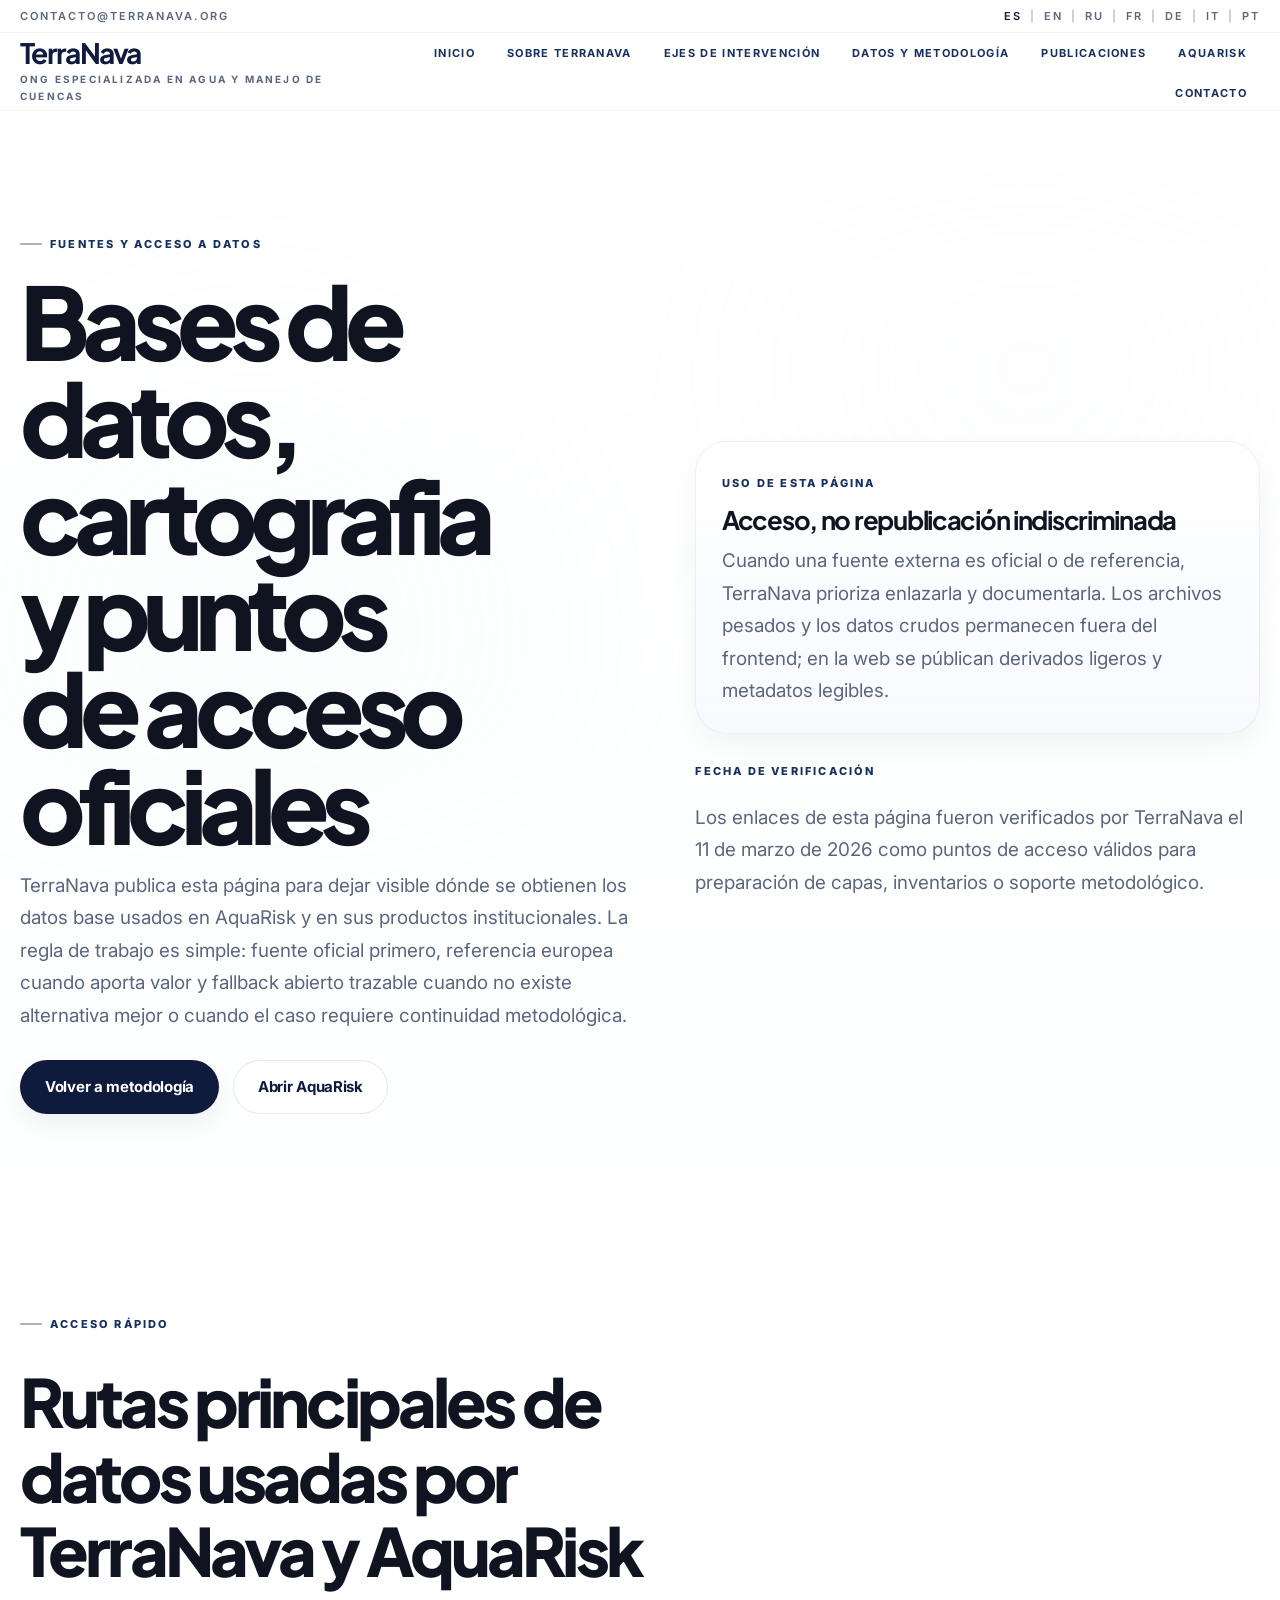
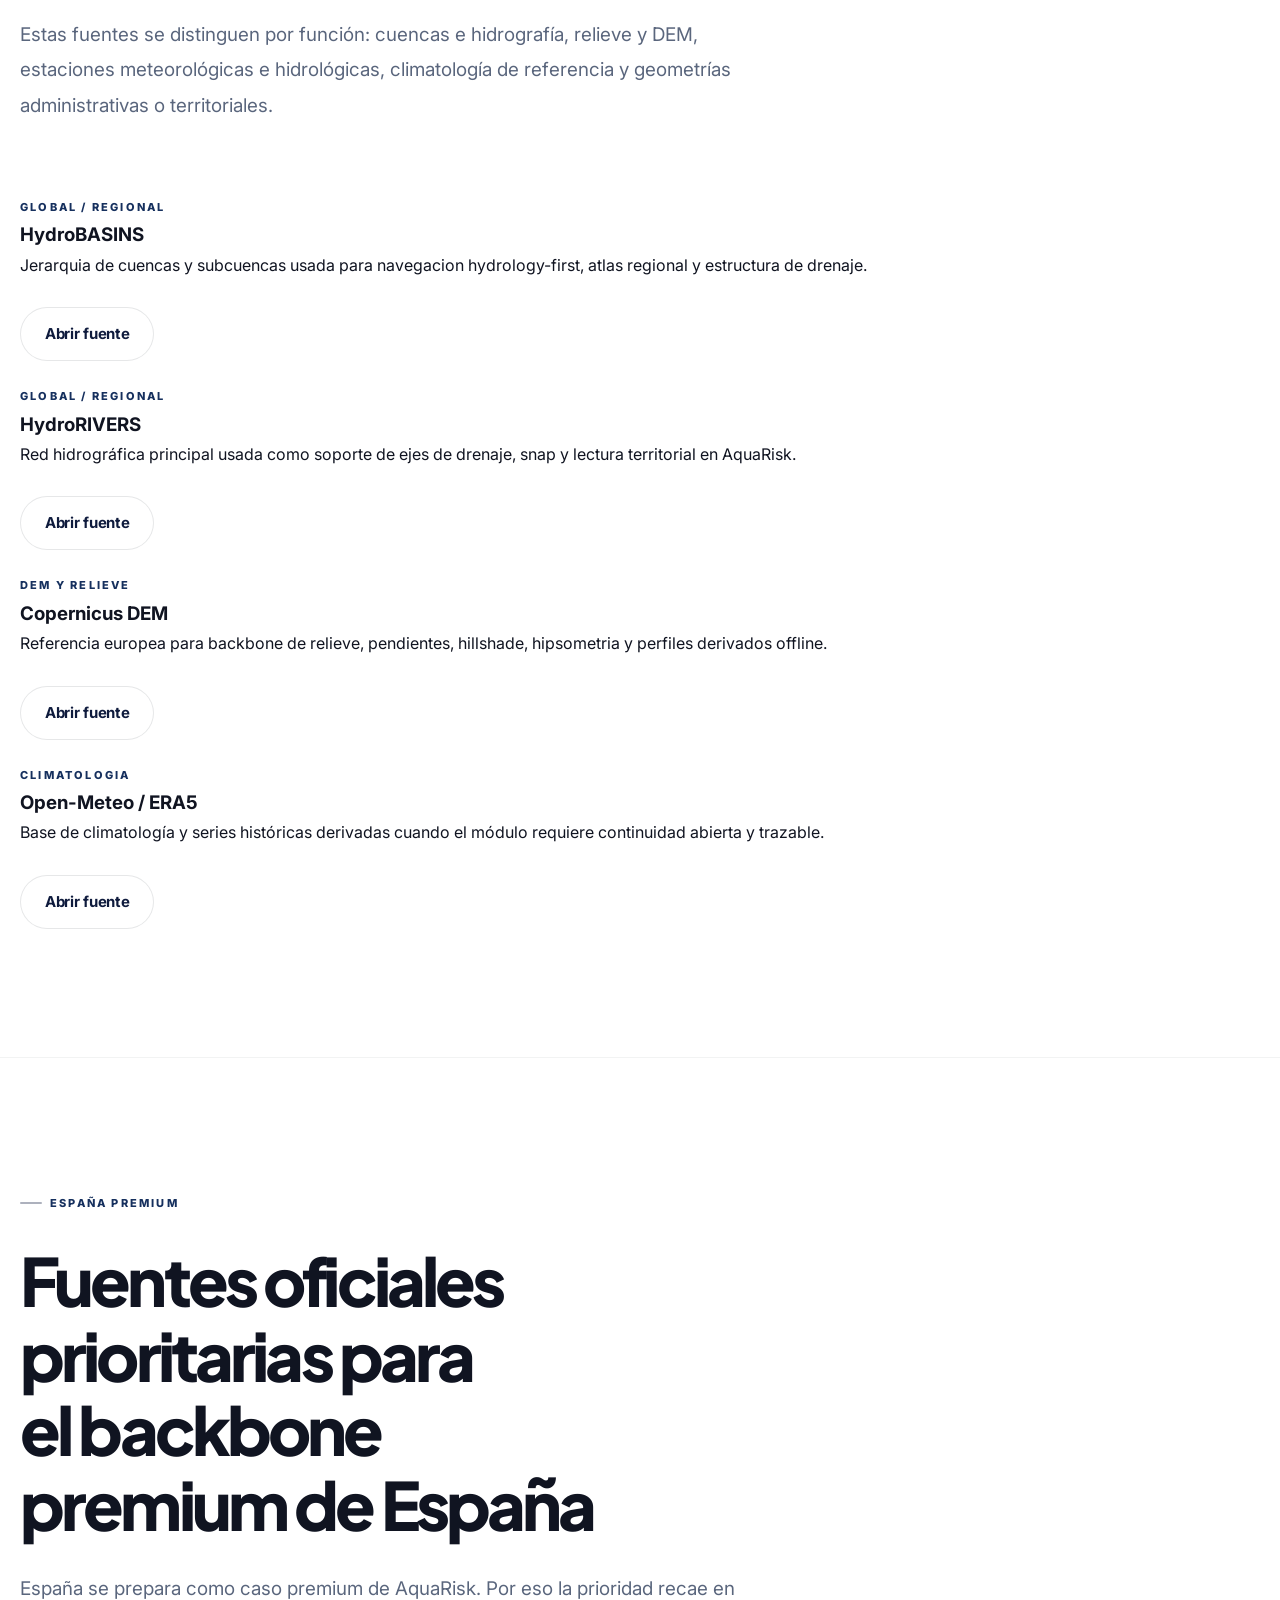
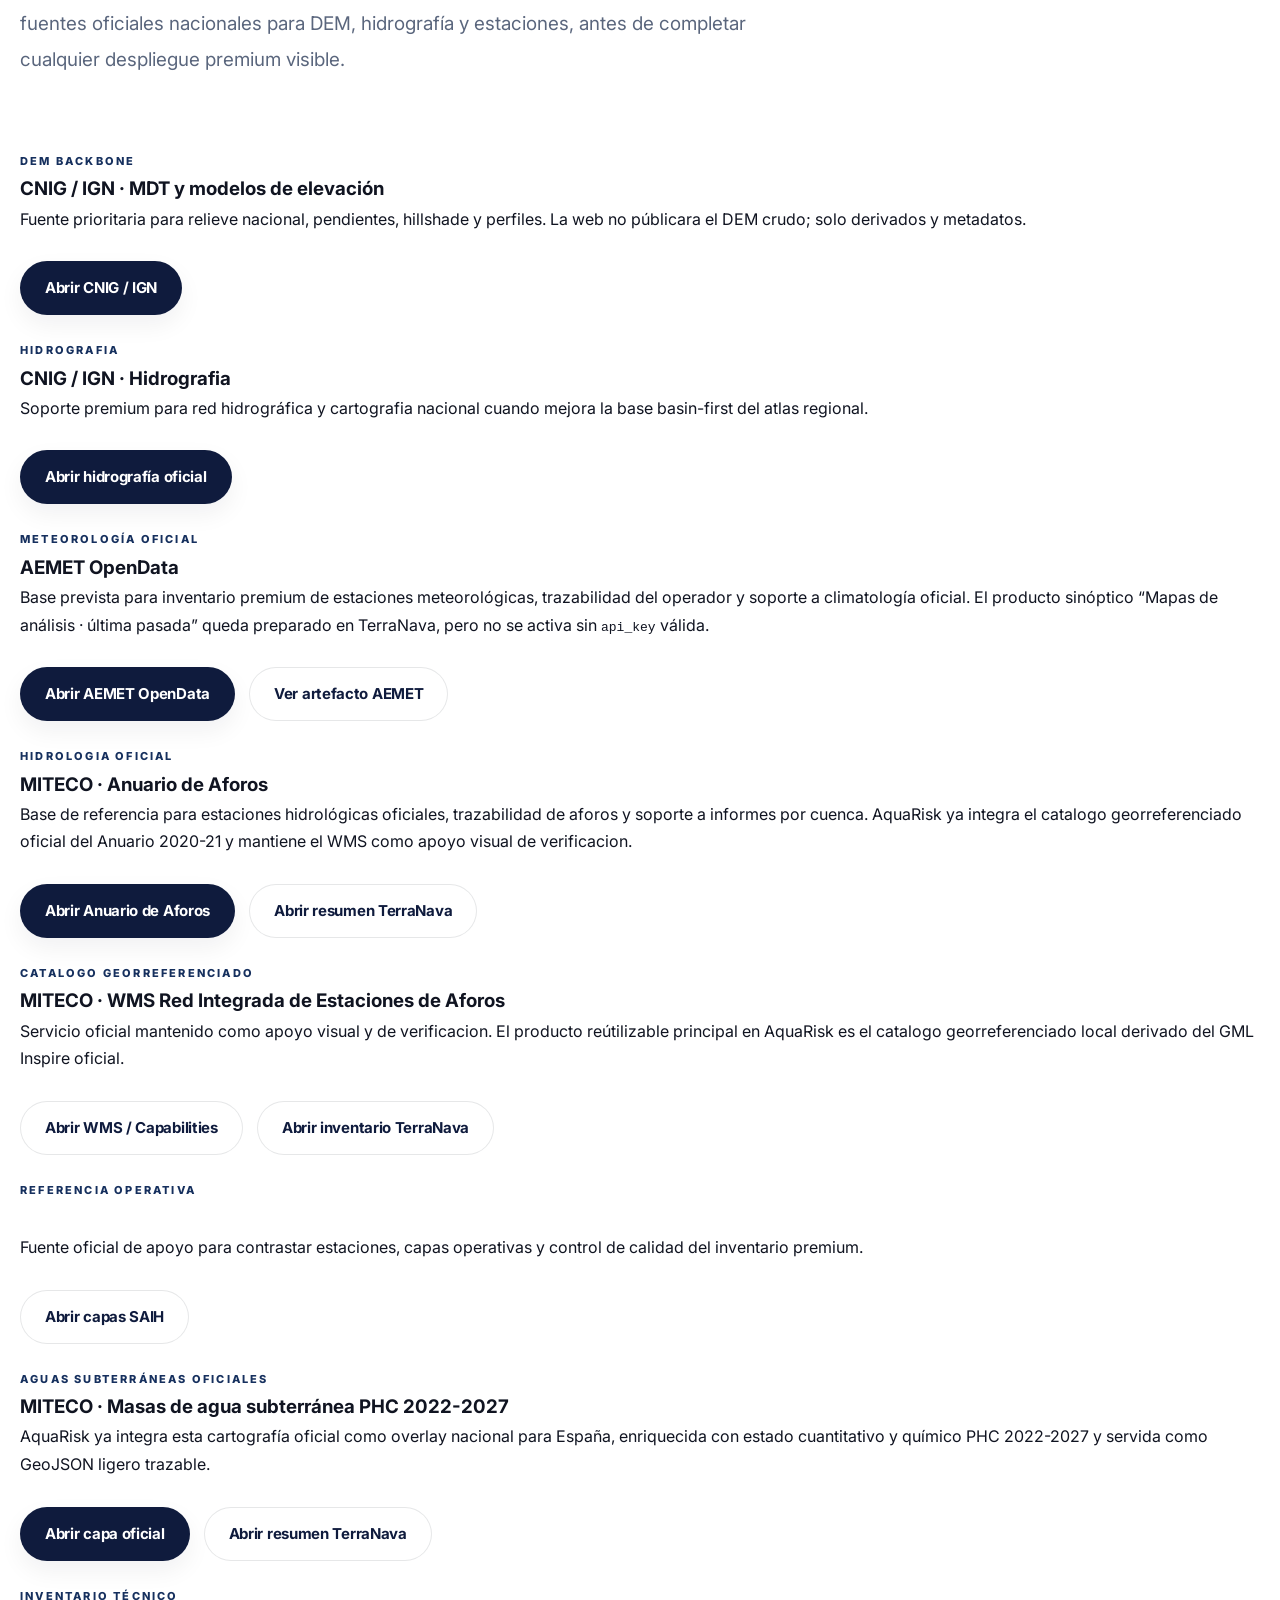
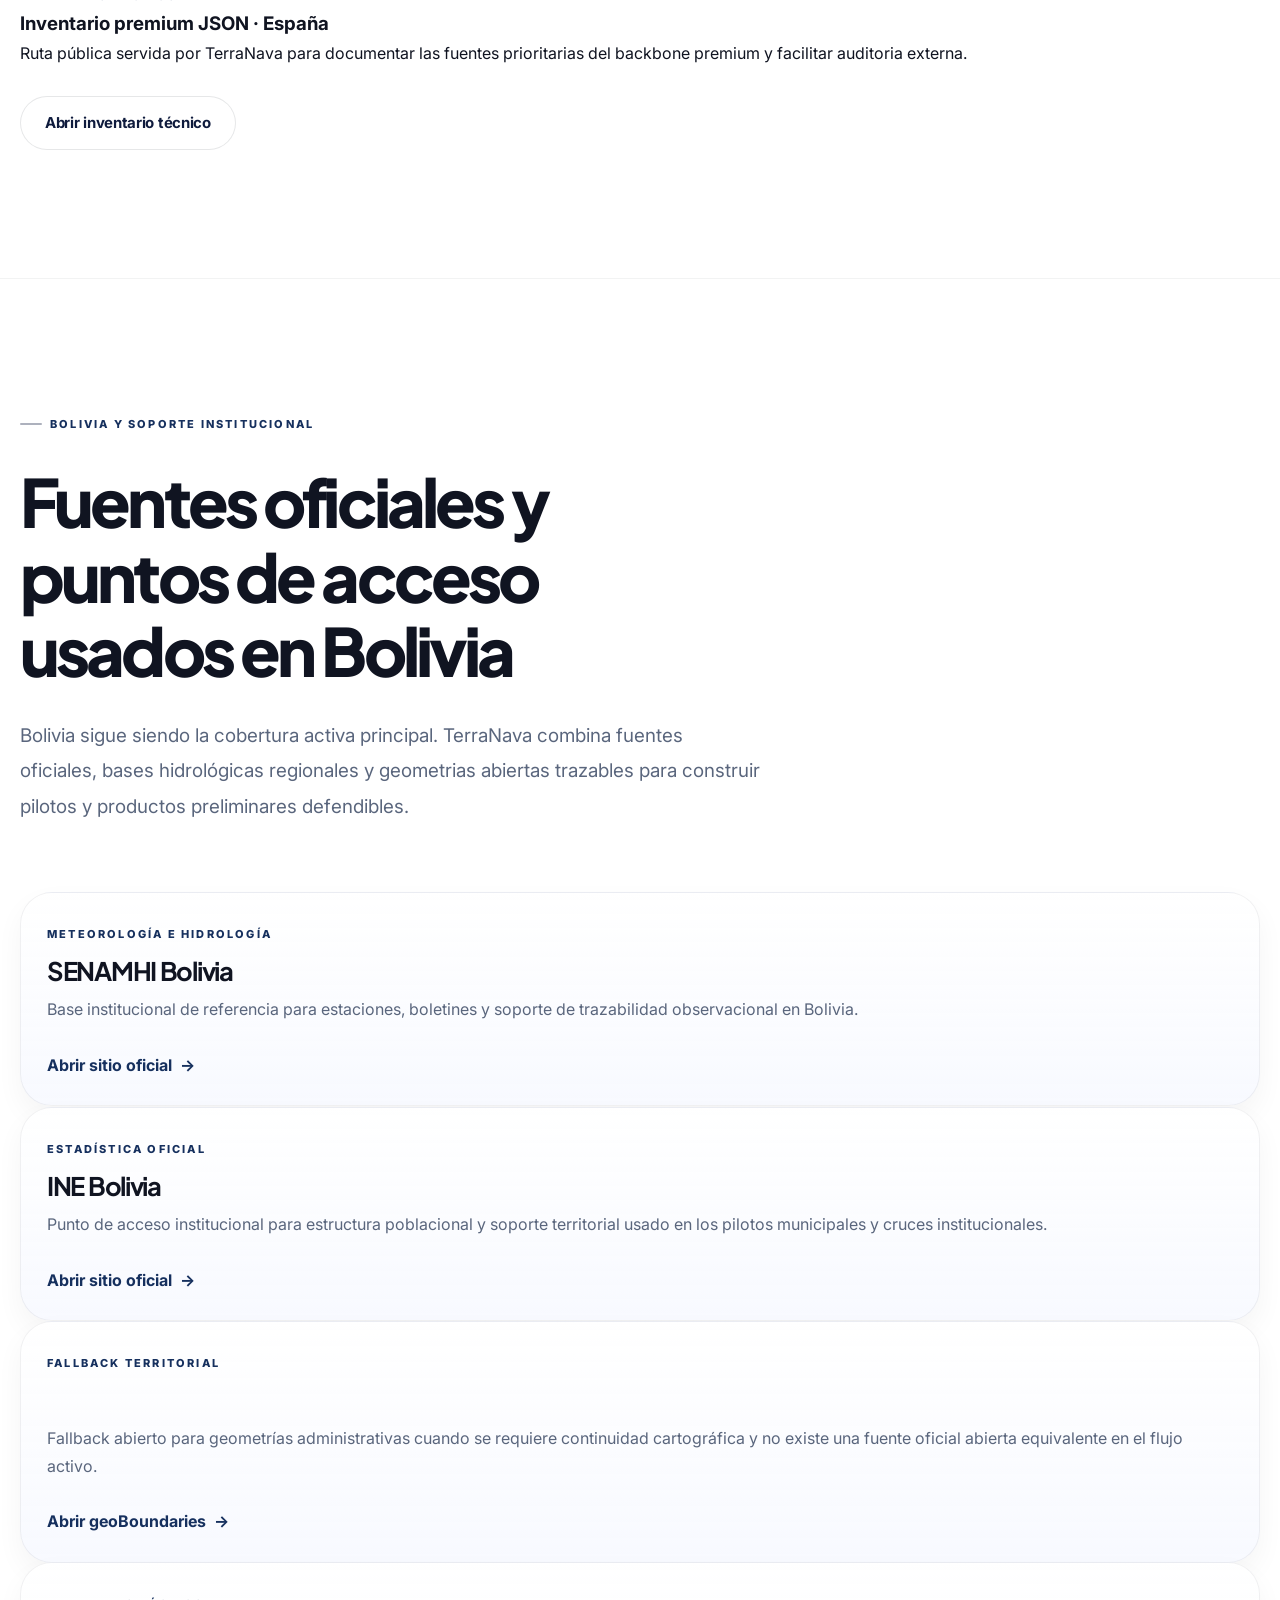
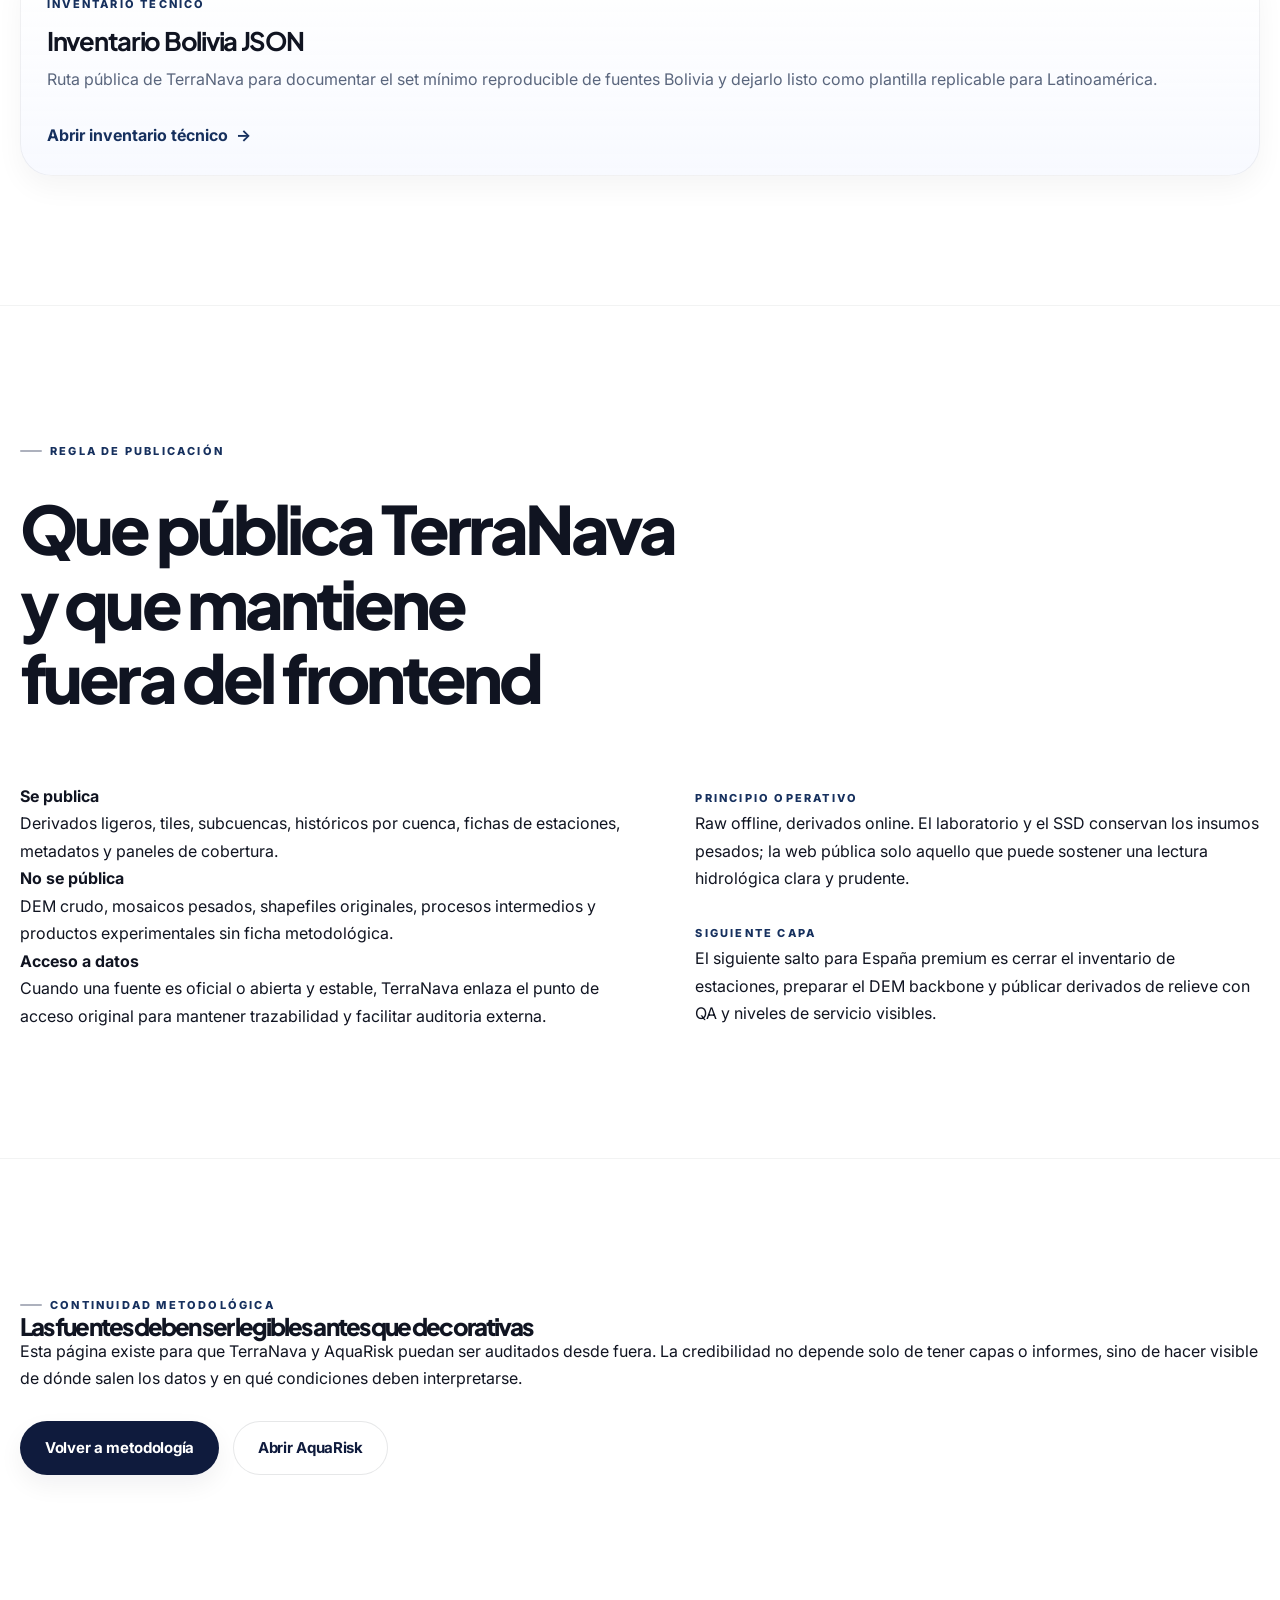
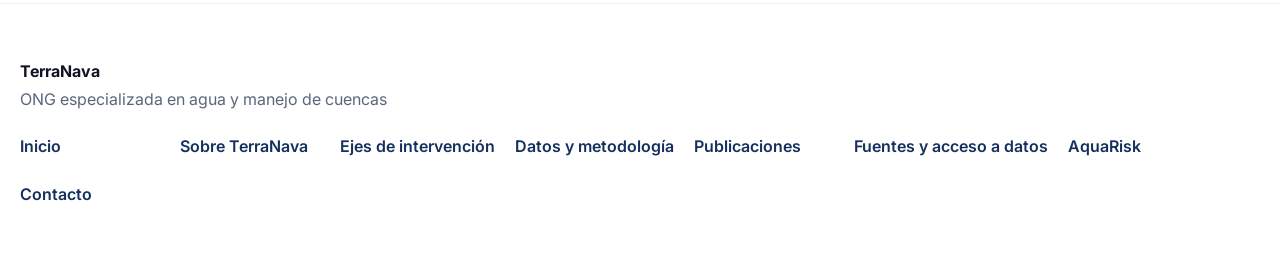
==== commit 0c91479d: "Reescritura editorial completa de la home: tono ONG, claridad y accesibilidad - Hero más directo y e" ====
--- a/data-sources/index.html
+++ b/data-sources/index.html
@@ -32,7 +32,7 @@
       <a class="brand" href="/">
         <div class="brand-copy">
           <strong>TerraNava</strong>
-          <span>Agua, territorio y cooperación técnica</span>
+          <span>ONG especializada en agua y manejo de cuencas</span>
         </div>
       </a>
       <nav class="nav" aria-label="Navegacion principal">
@@ -266,7 +266,7 @@
   <div class="shell footer-row">
     <div>
       <strong>TerraNava</strong>
-      <p>Agua, territorio y cooperación técnica</p>
+      <p>ONG especializada en agua y manejo de cuencas</p>
     </div>
     <div class="footer-links">
       <a href="/">Inicio</a>
